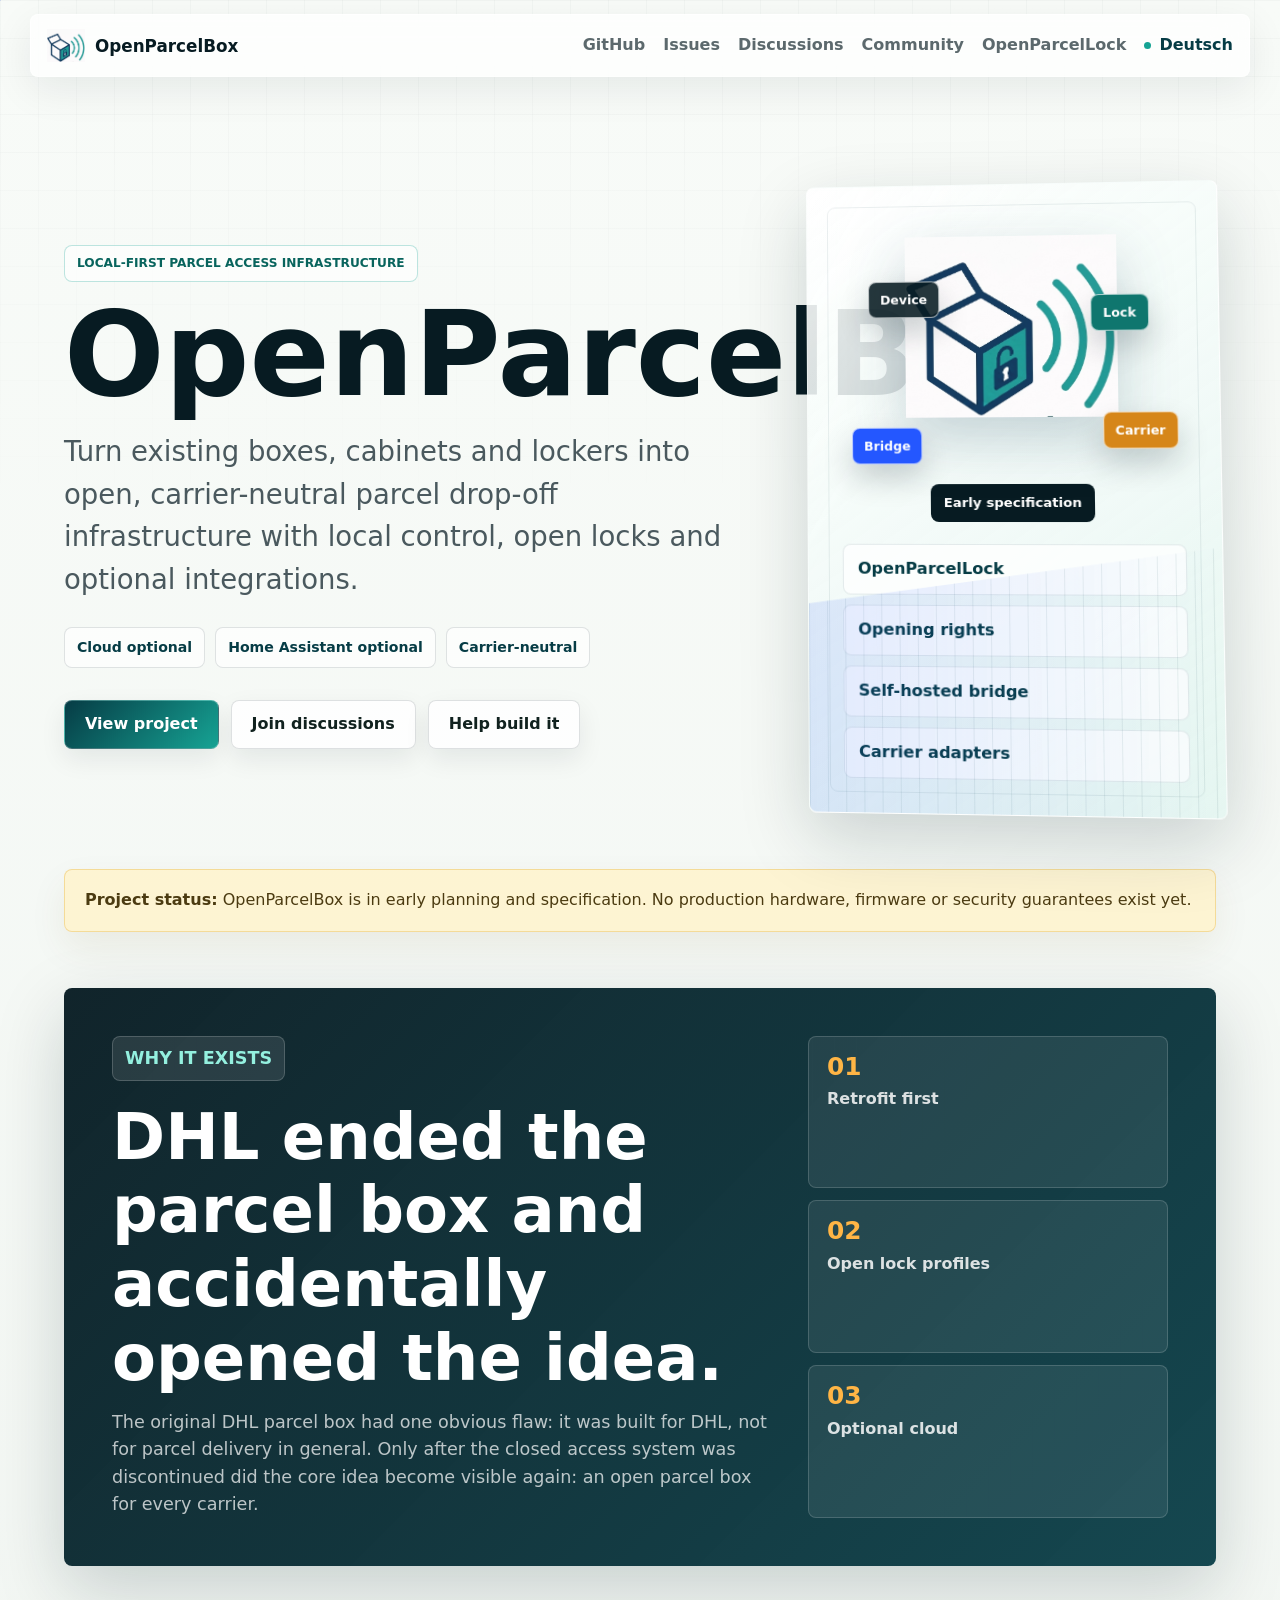
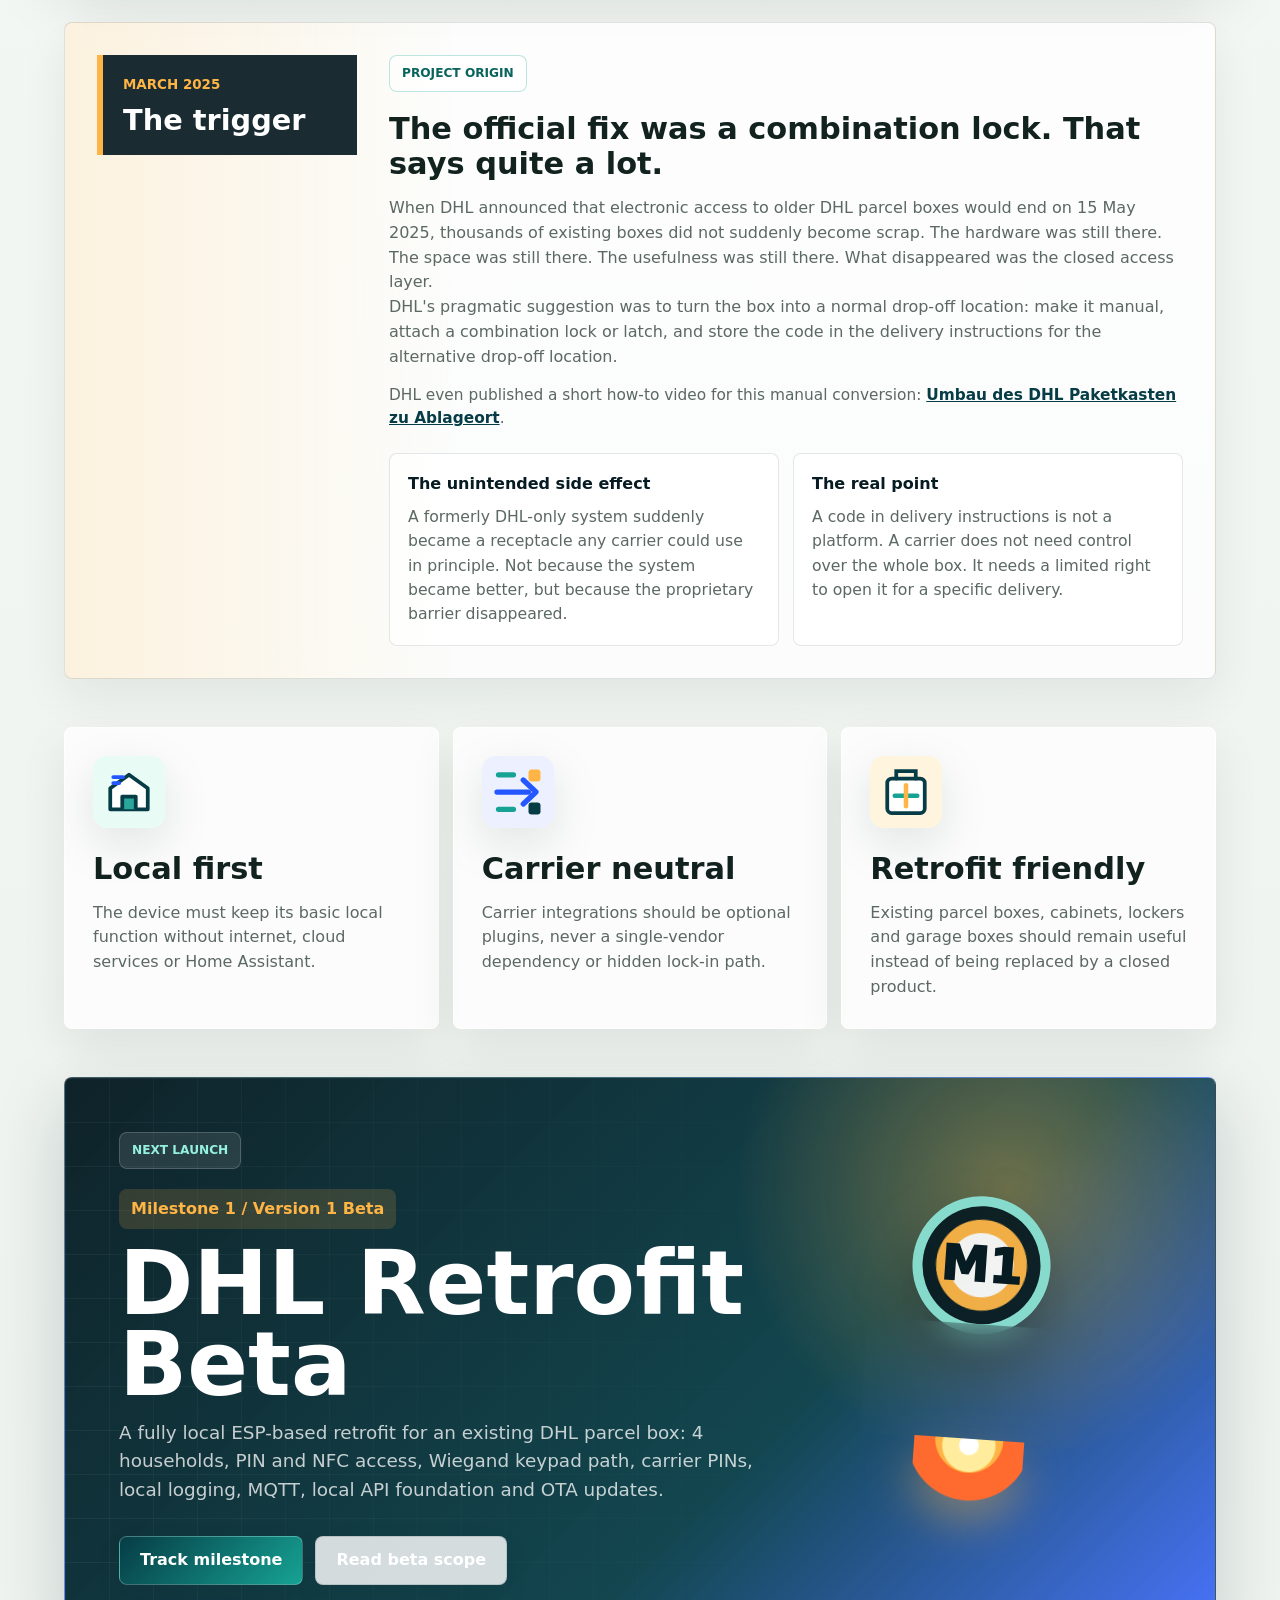
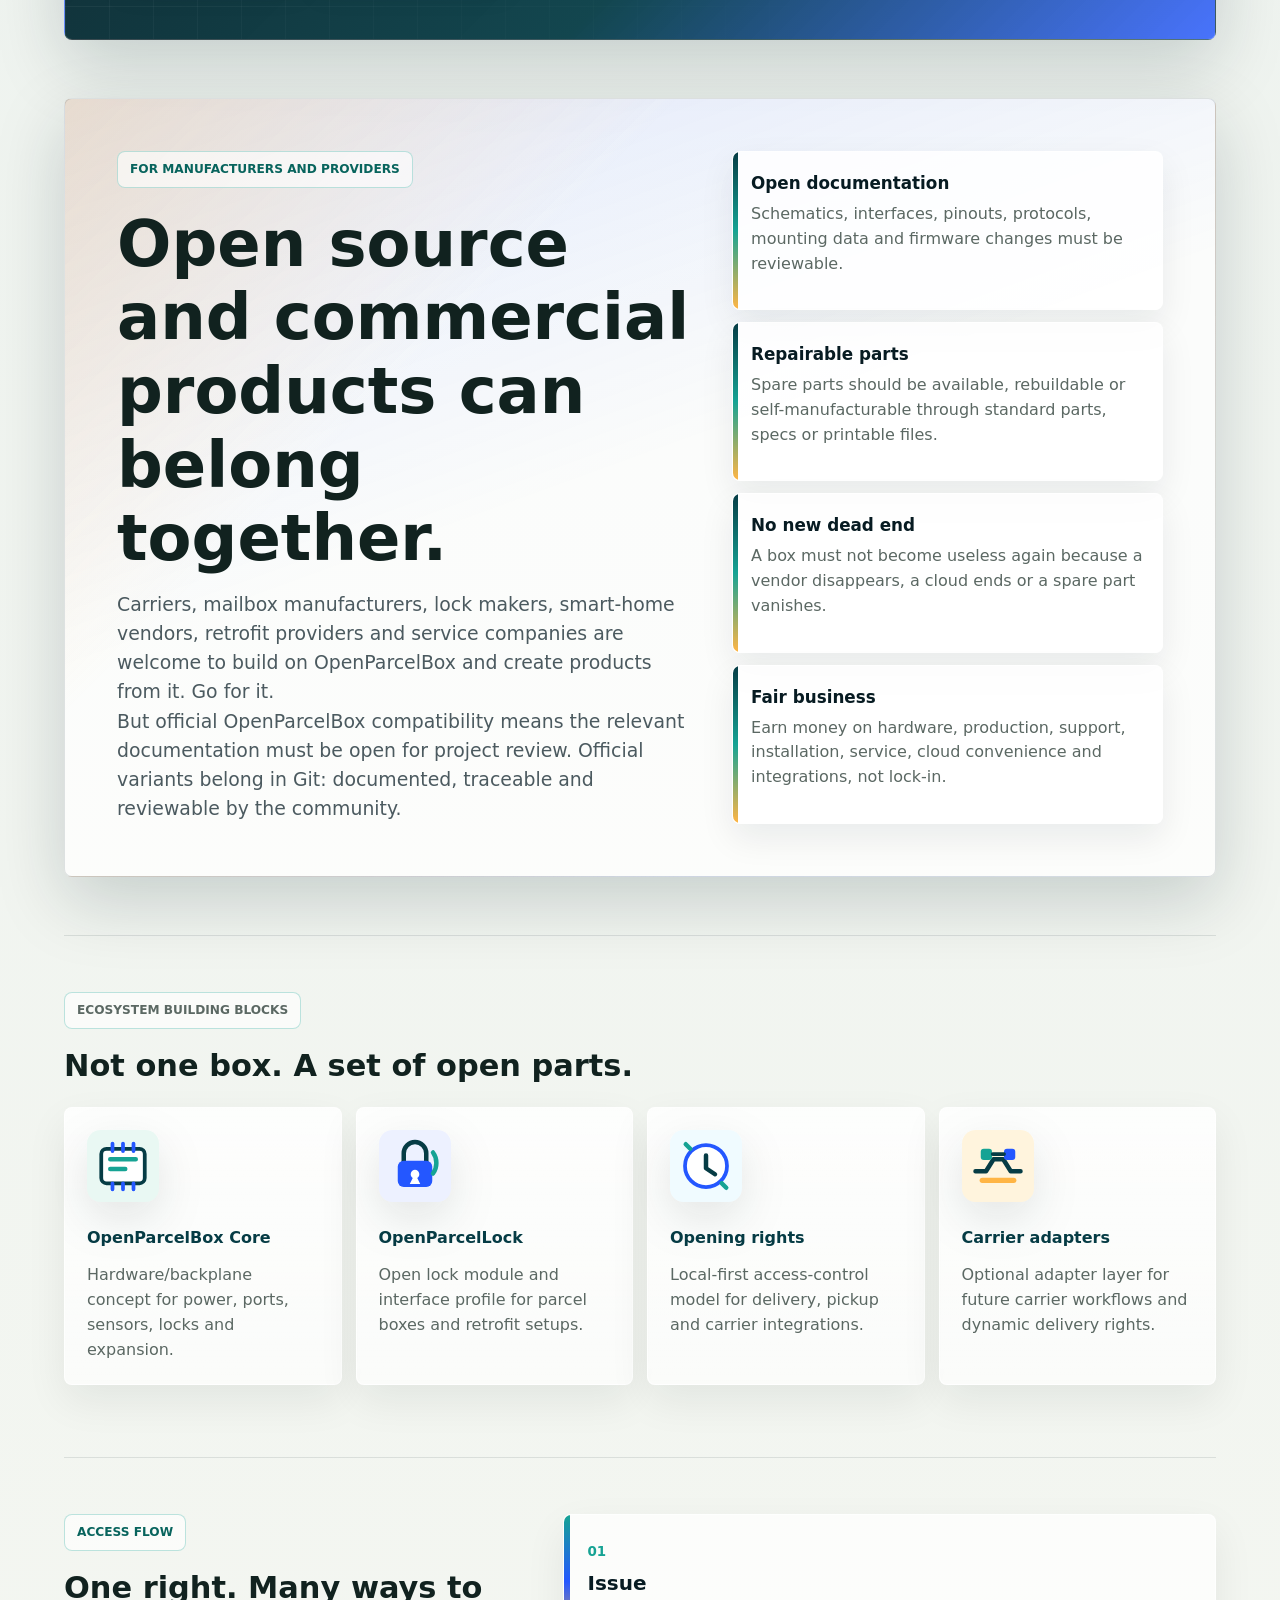
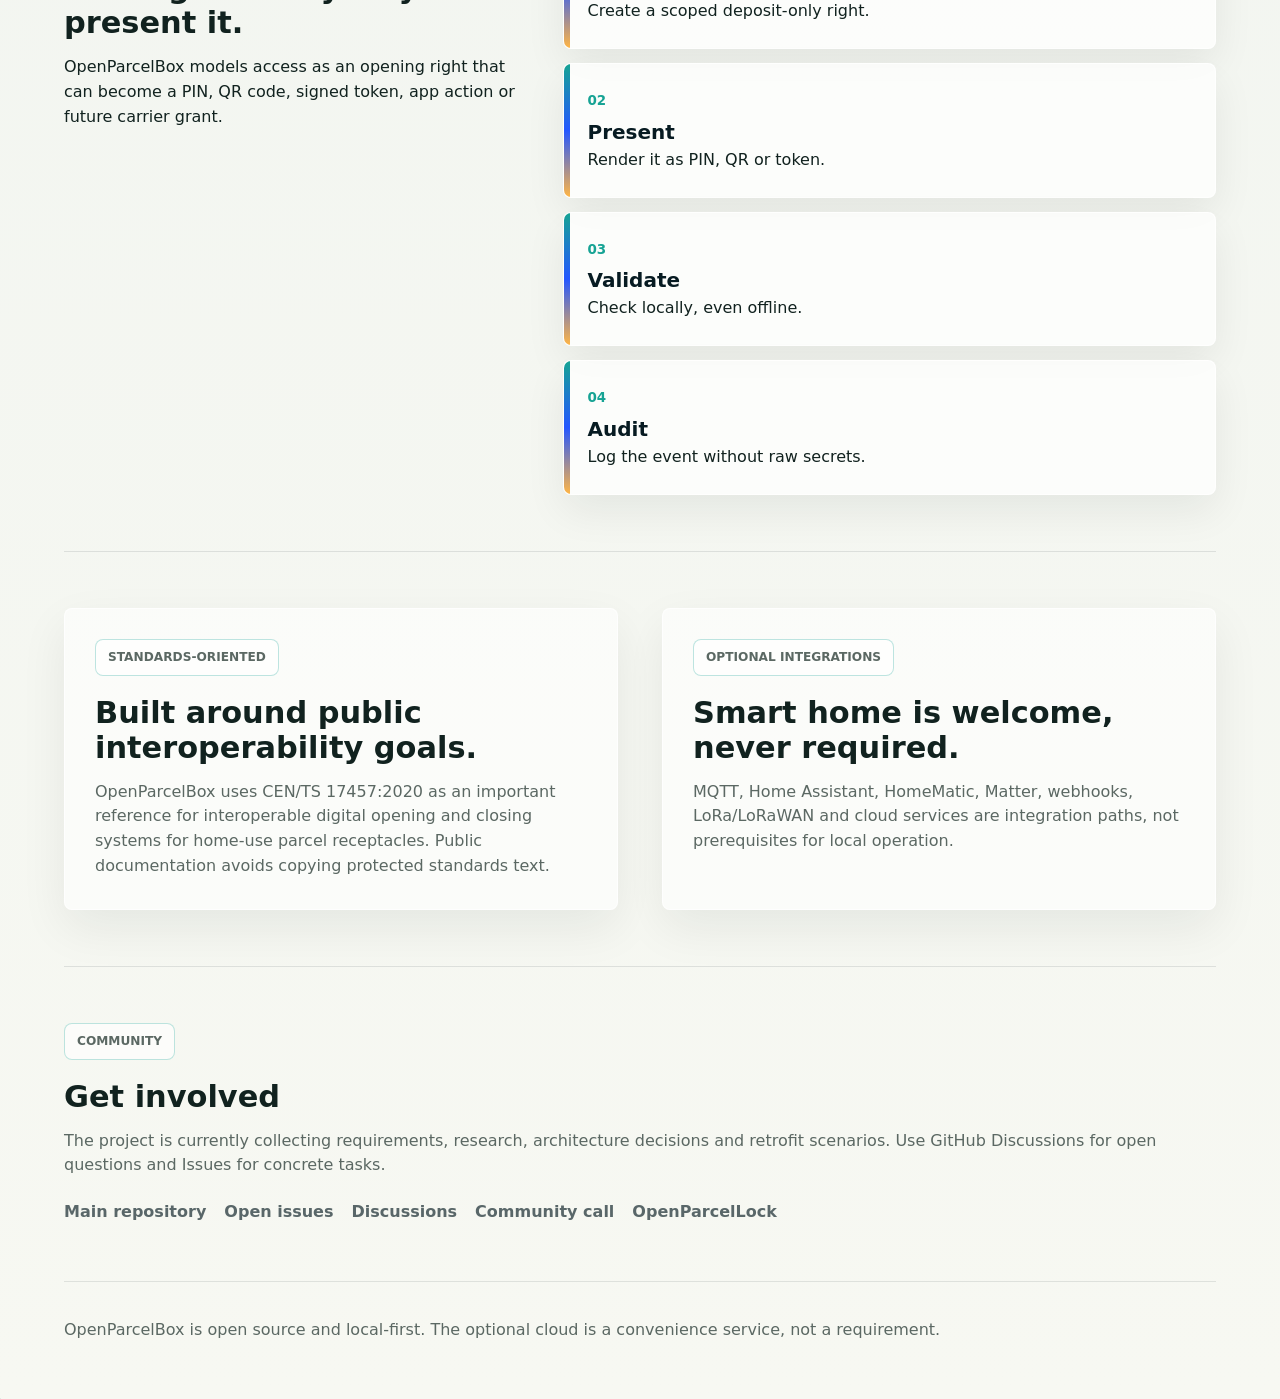
==== index.html @ ba28eddb "Add milestone booster section" ====
<!doctype html>
<html lang="en">
  <head>
    <meta charset="utf-8">
    <meta name="viewport" content="width=device-width, initial-scale=1">
    <title>OpenParcelBox</title>
    <meta name="description" content="Open ecosystem for smart parcel delivery infrastructure, retrofit parcel boxes, open locks and self-hosted access control.">
    <link rel="canonical" href="https://openparcelbox.org/">
    <link rel="alternate" hreflang="en" href="https://openparcelbox.org/">
    <link rel="alternate" hreflang="de" href="https://openparcelbox.org/de/">
    <link rel="alternate" hreflang="x-default" href="https://openparcelbox.org/">
    <meta property="og:title" content="OpenParcelBox">
    <meta property="og:description" content="Open ecosystem for smart parcel delivery infrastructure, retrofit parcel boxes and self-hosted access control.">
    <meta property="og:image" content="https://openparcelbox.org/assets/openparcelbox-social.png">
    <meta property="og:url" content="https://openparcelbox.org/">
    <meta name="twitter:card" content="summary_large_image">
    <link rel="icon" href="/favicon.ico" sizes="any">
    <link rel="icon" href="/assets/openparcelbox-icon.svg" type="image/svg+xml">
    <link rel="icon" href="/assets/favicon-32x32.png" type="image/png" sizes="32x32">
    <link rel="icon" href="/assets/favicon-16x16.png" type="image/png" sizes="16x16">
    <link rel="apple-touch-icon" href="/assets/apple-touch-icon.png">
    <link rel="manifest" href="/site.webmanifest">
    <link rel="stylesheet" href="/styles.css">
  </head>
  <body>
    <div class="shell">
      <header class="site-header">
        <a class="brand" href="/" aria-label="OpenParcelBox home">
          <img src="/assets/openparcelbox-icon.svg" alt="" width="34" height="34">
          <span>OpenParcelBox</span>
        </a>
        <nav aria-label="Main navigation">
          <a href="https://github.com/OpenParcelBox/openparcelbox">GitHub</a>
          <a href="https://github.com/OpenParcelBox/openparcelbox/issues">Issues</a>
          <a href="https://github.com/OpenParcelBox/openparcelbox/discussions">Discussions</a>
          <a href="/community/">Community</a>
          <a href="https://github.com/OpenParcelBox/openparcellock">OpenParcelLock</a>
          <a class="language-link" href="/de/" lang="de">Deutsch</a>
        </nav>
      </header>

      <main>
        <section class="hero">
          <div class="hero-copy">
            <p class="eyebrow">Local-first parcel access infrastructure</p>
            <h1>OpenParcelBox</h1>
            <p class="lead">
              Turn existing boxes, cabinets and lockers into open, carrier-neutral parcel
              drop-off infrastructure with local control, open locks and optional integrations.
            </p>
            <div class="hero-proof" aria-label="Project principles">
              <span>Cloud optional</span>
              <span>Home Assistant optional</span>
              <span>Carrier-neutral</span>
            </div>
            <div class="actions">
              <a class="button primary" href="https://github.com/OpenParcelBox/openparcelbox">View project</a>
              <a class="button" href="https://github.com/OpenParcelBox/openparcelbox/discussions">Join discussions</a>
              <a class="button" href="/community/">Help build it</a>
            </div>
          </div>
          <aside class="hero-panel" aria-label="OpenParcelBox ecosystem summary">
            <div class="system-visual">
              <img class="hero-mark" src="/assets/openparcelbox-icon.svg" alt="" width="154" height="154">
              <div class="node node-device">Device</div>
              <div class="node node-lock">Lock</div>
              <div class="node node-bridge">Bridge</div>
              <div class="node node-carrier">Carrier</div>
            </div>
            <div class="panel-status">Early specification</div>
            <div class="signal-list" aria-label="Core project building blocks">
              <span>OpenParcelLock</span>
              <span>Opening rights</span>
              <span>Self-hosted bridge</span>
              <span>Carrier adapters</span>
            </div>
          </aside>
        </section>

        <section class="notice">
          <strong>Project status:</strong>
          OpenParcelBox is in early planning and specification. No production hardware,
          firmware or security guarantees exist yet.
        </section>

        <section class="vision-band" aria-label="OpenParcelBox vision">
          <div class="vision-copy">
            <p class="eyebrow">Why it exists</p>
            <h2>DHL ended the parcel box and accidentally opened the idea.</h2>
            <p>
              The original DHL parcel box had one obvious flaw: it was built for DHL, not for
              parcel delivery in general. Only after the closed access system was discontinued did
              the core idea become visible again: an open parcel box for every carrier.
            </p>
          </div>
          <div class="vision-metrics">
            <div><strong>01</strong><span>Retrofit first</span></div>
            <div><strong>02</strong><span>Open lock profiles</span></div>
            <div><strong>03</strong><span>Optional cloud</span></div>
          </div>
        </section>

        <section class="origin" aria-label="Project origin">
          <div class="origin-date">
            <span>March 2025</span>
            <strong>The trigger</strong>
          </div>
          <div>
            <p class="eyebrow">Project origin</p>
            <h2>The official fix was a combination lock. That says quite a lot.</h2>
            <p>
              When DHL announced that electronic access to older DHL parcel boxes would end on
              15 May 2025, thousands of existing boxes did not suddenly become scrap. The hardware
              was still there. The space was still there. The usefulness was still there. What
              disappeared was the closed access layer.
            </p>
            <p>
              DHL's pragmatic suggestion was to turn the box into a normal drop-off location:
              make it manual, attach a combination lock or latch, and store the code in the
              delivery instructions for the alternative drop-off location.
            </p>
            <p class="source-note">
              DHL even published a short how-to video for this manual conversion:
              <a href="https://www.youtube.com/watch?v=jXzvwI64qbM">Umbau des DHL Paketkasten zu Ablageort</a>.
            </p>
            <div class="origin-points">
              <div>
                <strong>The unintended side effect</strong>
                <p>
                  A formerly DHL-only system suddenly became a receptacle any carrier could use
                  in principle. Not because the system became better, but because the proprietary
                  barrier disappeared.
                </p>
              </div>
              <div>
                <strong>The real point</strong>
                <p>
                  A code in delivery instructions is not a platform. A carrier does not need
                  control over the whole box. It needs a limited right to open it for a specific
                  delivery.
                </p>
              </div>
            </div>
          </div>
        </section>

        <section class="grid">
          <article>
            <img class="pictogram" src="/assets/pictogram-local.svg" alt="" width="72" height="72">
            <h2>Local first</h2>
            <p>
              The device must keep its basic local function without internet, cloud
              services or Home Assistant.
            </p>
          </article>
          <article>
            <img class="pictogram" src="/assets/pictogram-carrier.svg" alt="" width="72" height="72">
            <h2>Carrier neutral</h2>
            <p>
              Carrier integrations should be optional plugins, never a single-vendor
              dependency or hidden lock-in path.
            </p>
          </article>
          <article>
            <img class="pictogram" src="/assets/pictogram-retrofit.svg" alt="" width="72" height="72">
            <h2>Retrofit friendly</h2>
            <p>
              Existing parcel boxes, cabinets, lockers and garage boxes should remain useful
              instead of being replaced by a closed product.
            </p>
          </article>
        </section>

        <section class="milestone-booster" aria-label="Milestone 1 DHL Retrofit Beta">
          <div class="booster-copy">
            <p class="eyebrow">Next launch</p>
            <div class="milestone-kicker">Milestone 1 / Version 1 Beta</div>
            <h2>DHL Retrofit Beta</h2>
            <p>
              A fully local ESP-based retrofit for an existing DHL parcel box: 4 households,
              PIN and NFC access, Wiegand keypad path, carrier PINs, local logging, MQTT,
              local API foundation and OTA updates.
            </p>
            <div class="actions">
              <a class="button primary" href="https://github.com/OpenParcelBox/openparcelbox/milestone/9">Track milestone</a>
              <a class="button" href="https://github.com/OpenParcelBox/openparcelbox/blob/main/docs/roadmap/m1-dhl-retrofit-beta.md">Read beta scope</a>
            </div>
          </div>
          <div class="booster-stack" aria-hidden="true">
            <div class="booster-ring">M1</div>
            <div class="booster-core">
              <span>ESP</span>
              <span>Wiegand</span>
              <span>NFC</span>
              <span>MQTT</span>
            </div>
            <div class="booster-flame"></div>
          </div>
        </section>

        <section class="vendor-pact" aria-label="OpenParcelBox vendor pact">
          <div>
            <p class="eyebrow">For manufacturers and providers</p>
            <h2>Open source and commercial products can belong together.</h2>
            <p>
              Carriers, mailbox manufacturers, lock makers, smart-home vendors, retrofit providers
              and service companies are welcome to build on OpenParcelBox and create products from it.
              Go for it.
            </p>
            <p>
              But official OpenParcelBox compatibility means the relevant documentation must be
              open for project review. Official variants belong in Git: documented, traceable and
              reviewable by the community.
            </p>
          </div>
          <div class="pact-list" aria-label="Vendor compatibility principles">
            <div><strong>Open documentation</strong><span>Schematics, interfaces, pinouts, protocols, mounting data and firmware changes must be reviewable.</span></div>
            <div><strong>Repairable parts</strong><span>Spare parts should be available, rebuildable or self-manufacturable through standard parts, specs or printable files.</span></div>
            <div><strong>No new dead end</strong><span>A box must not become useless again because a vendor disappears, a cloud ends or a spare part vanishes.</span></div>
            <div><strong>Fair business</strong><span>Earn money on hardware, production, support, installation, service, cloud convenience and integrations, not lock-in.</span></div>
          </div>
        </section>

      <section class="section">
        <p class="eyebrow">Ecosystem building blocks</p>
        <h2>Not one box. A set of open parts.</h2>
        <div class="cards">
          <a class="card" href="https://github.com/OpenParcelBox/openparcelbox">
            <img class="pictogram" src="/assets/pictogram-core.svg" alt="" width="72" height="72">
            <span>OpenParcelBox Core</span>
            <p>Hardware/backplane concept for power, ports, sensors, locks and expansion.</p>
          </a>
          <a class="card" href="https://github.com/OpenParcelBox/openparcellock">
            <img class="pictogram" src="/assets/pictogram-lock.svg" alt="" width="72" height="72">
            <span>OpenParcelLock</span>
            <p>Open lock module and interface profile for parcel boxes and retrofit setups.</p>
          </a>
          <a class="card" href="https://github.com/OpenParcelBox/openparcelbox/issues/2">
            <img class="pictogram" src="/assets/pictogram-rights.svg" alt="" width="72" height="72">
            <span>Opening rights</span>
            <p>Local-first access-control model for delivery, pickup and carrier integrations.</p>
          </a>
          <a class="card" href="https://github.com/OpenParcelBox/openparcelbox/issues/8">
            <img class="pictogram" src="/assets/pictogram-adapter.svg" alt="" width="72" height="72">
            <span>Carrier adapters</span>
            <p>Optional adapter layer for future carrier workflows and dynamic delivery rights.</p>
          </a>
        </div>
      </section>

        <section class="journey" aria-label="Parcel access flow">
          <div class="journey-intro">
            <p class="eyebrow">Access flow</p>
            <h2>One right. Many ways to present it.</h2>
            <p>
              OpenParcelBox models access as an opening right that can become a PIN, QR code,
              signed token, app action or future carrier grant.
            </p>
          </div>
          <div class="steps">
            <div class="step"><span>01</span><strong>Issue</strong><p>Create a scoped deposit-only right.</p></div>
            <div class="step"><span>02</span><strong>Present</strong><p>Render it as PIN, QR or token.</p></div>
            <div class="step"><span>03</span><strong>Validate</strong><p>Check locally, even offline.</p></div>
            <div class="step"><span>04</span><strong>Audit</strong><p>Log the event without raw secrets.</p></div>
          </div>
        </section>

        <section class="section split feature-split">
          <div>
            <p class="eyebrow">Standards-oriented</p>
            <h2>Built around public interoperability goals.</h2>
            <p>
              OpenParcelBox uses CEN/TS 17457:2020 as an important reference for
              interoperable digital opening and closing systems for home-use parcel receptacles.
              Public documentation avoids copying protected standards text.
            </p>
          </div>
          <div>
            <p class="eyebrow">Optional integrations</p>
            <h2>Smart home is welcome, never required.</h2>
            <p>
              MQTT, Home Assistant, HomeMatic, Matter, webhooks, LoRa/LoRaWAN and cloud services
              are integration paths, not prerequisites for local operation.
            </p>
          </div>
        </section>

      <section class="section">
        <p class="eyebrow">Community</p>
        <h2>Get involved</h2>
        <p>
          The project is currently collecting requirements, research, architecture decisions
          and retrofit scenarios. Use GitHub Discussions for open questions and Issues for
          concrete tasks.
        </p>
        <div class="link-list">
          <a href="https://github.com/OpenParcelBox/openparcelbox">Main repository</a>
          <a href="https://github.com/OpenParcelBox/openparcelbox/issues">Open issues</a>
          <a href="https://github.com/OpenParcelBox/openparcelbox/discussions">Discussions</a>
          <a href="/community/">Community call</a>
          <a href="https://github.com/OpenParcelBox/openparcellock">OpenParcelLock</a>
        </div>
      </section>
      </main>

      <footer>
        <p>
          OpenParcelBox is open source and local-first. The optional cloud is a convenience
          service, not a requirement.
        </p>
      </footer>
    </div>
  </body>
</html>
---- styles.css ----
:root {
  color-scheme: light;
  --bg: #eef3ef;
  --surface: #ffffff;
  --text: #11221f;
  --muted: #5b6863;
  --line: rgba(21, 55, 49, 0.14);
  --accent: #16a394;
  --accent-2: #2457ff;
  --accent-3: #ffb545;
  --accent-dark: #063c45;
  --ink: #071b22;
  --soft: #dff4ee;
  --warn: #fff3cb;
  --shadow: 0 24px 70px rgba(8, 35, 38, 0.18);
}

* {
  box-sizing: border-box;
}

body {
  margin: 0;
  background:
    linear-gradient(135deg, rgba(36, 87, 255, 0.14) 0 1px, transparent 1px 42px),
    linear-gradient(45deg, rgba(22, 163, 148, 0.13) 0 1px, transparent 1px 38px),
    linear-gradient(180deg, #f8fbf8 0%, var(--bg) 48%, #f7f8f2 100%);
  color: var(--text);
  font-family: Inter, ui-sans-serif, system-ui, -apple-system, BlinkMacSystemFont, "Segoe UI", sans-serif;
  line-height: 1.55;
}

body::before {
  content: "";
  position: fixed;
  inset: 0;
  pointer-events: none;
  background-image:
    linear-gradient(rgba(7, 27, 34, 0.045) 1px, transparent 1px),
    linear-gradient(90deg, rgba(7, 27, 34, 0.045) 1px, transparent 1px);
  background-size: 38px 38px;
  mask-image: linear-gradient(180deg, rgba(0, 0, 0, 0.6), transparent 58%);
}

html {
  scroll-behavior: smooth;
}

a {
  color: inherit;
}

.shell {
  width: min(1220px, calc(100% - 28px));
  margin: 14px auto 0;
}

.site-header {
  display: flex;
  align-items: center;
  justify-content: space-between;
  gap: 24px;
  padding: 14px 16px;
  border: 1px solid rgba(255, 255, 255, 0.62);
  border-radius: 8px;
  background: rgba(255, 255, 255, 0.72);
  position: sticky;
  top: 12px;
  backdrop-filter: blur(18px);
  box-shadow: 0 12px 40px rgba(7, 27, 34, 0.08);
  z-index: 10;
}

.brand {
  display: inline-flex;
  align-items: center;
  gap: 10px;
  font-weight: 800;
  font-size: 1.05rem;
  text-decoration: none;
  color: var(--ink);
}

.brand img {
  display: block;
  width: 38px;
  height: auto;
}

nav {
  display: flex;
  gap: 18px;
  flex-wrap: wrap;
}

nav a,
.link-list a {
  color: rgba(7, 27, 34, 0.66);
  font-weight: 650;
  text-decoration: none;
}

nav a:hover,
.link-list a:hover {
  color: var(--accent-dark);
}

.language-link {
  color: var(--accent-dark);
}

.language-link::before {
  content: "";
  display: inline-block;
  width: 7px;
  height: 7px;
  margin-right: 8px;
  border-radius: 999px;
  background: var(--accent);
  vertical-align: 1px;
}

main {
  position: relative;
}

.hero {
  display: grid;
  grid-template-columns: minmax(0, 1.12fr) minmax(300px, 0.68fr);
  align-items: center;
  gap: clamp(28px, 6vw, 74px);
  min-height: calc(100vh - 110px);
  padding: clamp(54px, 9vw, 104px) clamp(10px, 3vw, 34px) 56px;
  perspective: 1200px;
}

.community-hero {
  display: grid;
  grid-template-columns: minmax(0, 0.88fr) minmax(320px, 0.72fr);
  gap: 48px;
  align-items: center;
  padding: 76px clamp(10px, 3vw, 34px) 44px;
}

.hero-copy {
  max-width: 760px;
}

.community-copy {
  max-width: 720px;
}

.eyebrow {
  display: inline-flex;
  width: fit-content;
  padding: 8px 12px;
  border: 1px solid rgba(22, 163, 148, 0.28);
  border-radius: 8px;
  background: rgba(255, 255, 255, 0.62);
  color: #08645d;
  font-weight: 800;
  margin: 0 0 20px;
  text-transform: uppercase;
  font-size: 0.76rem;
  letter-spacing: 0;
}

h1 {
  font-size: 7.4rem;
  line-height: 0.88;
  margin: 0 0 24px;
  letter-spacing: 0;
  color: var(--ink);
}

h2 {
  font-size: 1.9rem;
  line-height: 1.15;
  margin: 0 0 14px;
  letter-spacing: 0;
}

p {
  margin: 0;
}

.lead {
  max-width: 720px;
  font-size: 1.72rem;
  color: rgba(7, 27, 34, 0.72);
}

.hero-proof {
  display: flex;
  flex-wrap: wrap;
  gap: 10px;
  margin-top: 26px;
}

.hero-proof span {
  padding: 9px 12px;
  border: 1px solid rgba(7, 27, 34, 0.12);
  border-radius: 8px;
  background: rgba(255, 255, 255, 0.7);
  color: var(--accent-dark);
  font-size: 0.88rem;
  font-weight: 760;
}

.community-poster {
  margin: 0;
  padding: 14px;
  border: 1px solid rgba(255, 255, 255, 0.76);
  border-radius: 8px;
  background: rgba(255, 255, 255, 0.72);
  box-shadow: var(--shadow);
  transform: rotate(1.2deg);
}

.community-poster img {
  display: block;
  width: 100%;
  height: auto;
  border-radius: 6px;
}

.actions {
  display: flex;
  flex-wrap: wrap;
  gap: 12px;
  margin-top: 32px;
}

.button {
  display: inline-flex;
  align-items: center;
  justify-content: center;
  min-height: 48px;
  padding: 11px 20px;
  border: 1px solid rgba(7, 27, 34, 0.13);
  border-radius: 8px;
  background: rgba(255, 255, 255, 0.82);
  text-decoration: none;
  font-weight: 800;
  box-shadow: 0 10px 26px rgba(7, 27, 34, 0.08);
}

.button.primary {
  background: linear-gradient(135deg, var(--accent-dark), var(--accent));
  border-color: rgba(255, 255, 255, 0.24);
  color: white;
}

.hero-panel {
  position: relative;
  overflow: hidden;
  min-height: 460px;
  padding: 34px;
  border: 1px solid rgba(255, 255, 255, 0.62);
  border-radius: 8px;
  background:
    linear-gradient(120deg, rgba(255, 255, 255, 0.12), transparent 30%),
    linear-gradient(145deg, rgba(255, 255, 255, 0.9), rgba(224, 245, 239, 0.74));
  box-shadow: var(--shadow);
  transform: rotateX(2deg) rotateY(-4deg);
  animation: float-panel 7s ease-in-out infinite;
}

.hero-panel::before {
  content: "";
  position: absolute;
  inset: 20px;
  border: 1px solid rgba(6, 60, 69, 0.08);
  border-radius: 8px;
}

.hero-panel::after {
  content: "";
  position: absolute;
  inset: auto 0 0;
  height: 42%;
  background:
    linear-gradient(90deg, rgba(36, 87, 255, 0.12), transparent),
    repeating-linear-gradient(90deg, rgba(6, 60, 69, 0.08) 0 1px, transparent 1px 18px);
  transform: skewY(-8deg);
  transform-origin: bottom right;
}

.system-visual {
  position: relative;
  min-height: 250px;
}

.hero-mark {
  position: relative;
  display: block;
  width: min(62%, 220px);
  height: auto;
  margin: 18px auto 28px;
  filter: drop-shadow(0 22px 28px rgba(18, 57, 87, 0.22));
  z-index: 2;
}

.node {
  position: absolute;
  z-index: 3;
  padding: 8px 11px;
  border: 1px solid rgba(255, 255, 255, 0.66);
  border-radius: 8px;
  background: rgba(7, 27, 34, 0.88);
  color: white;
  font-size: 0.78rem;
  font-weight: 850;
  box-shadow: 0 14px 30px rgba(7, 27, 34, 0.2);
}

.node-device { left: 8%; top: 18%; }
.node-lock { right: 10%; top: 24%; background: #0f766e; }
.node-bridge { left: 3%; bottom: 8%; background: #2457ff; }
.node-carrier { right: 2%; bottom: 14%; background: #d68619; }

@keyframes float-panel {
  0%, 100% { transform: rotateX(2deg) rotateY(-4deg) translateY(0); }
  50% { transform: rotateX(0deg) rotateY(-2deg) translateY(-10px); }
}

.panel-status {
  position: relative;
  width: fit-content;
  margin: 0 auto 22px;
  padding: 9px 13px;
  border-radius: 8px;
  background: var(--ink);
  color: white;
  font-size: 0.82rem;
  font-weight: 850;
}

.signal-list {
  position: relative;
  display: grid;
  gap: 10px;
}

.signal-list span {
  padding: 12px 14px;
  border: 1px solid rgba(6, 60, 69, 0.1);
  border-radius: 8px;
  background: rgba(255, 255, 255, 0.74);
  color: var(--accent-dark);
  font-weight: 760;
}

.notice {
  margin: 0 clamp(10px, 3vw, 34px);
  padding: 18px 20px;
  border: 1px solid rgba(226, 170, 45, 0.35);
  background: rgba(255, 243, 203, 0.82);
  border-radius: 8px;
  color: #4b3b11;
  box-shadow: 0 16px 36px rgba(104, 78, 9, 0.08);
}

.grid {
  display: grid;
  grid-template-columns: repeat(3, 1fr);
  gap: 14px;
  margin: 48px clamp(10px, 3vw, 34px);
  border: 0;
  background: transparent;
}

.grid article {
  border: 1px solid rgba(255, 255, 255, 0.7);
  border-radius: 8px;
  background: rgba(255, 255, 255, 0.72);
  padding: 28px;
  box-shadow: 0 18px 48px rgba(7, 27, 34, 0.08);
}

.pictogram {
  display: block;
  width: 72px;
  height: 72px;
  margin-bottom: 24px;
  filter: drop-shadow(0 16px 22px rgba(7, 27, 34, 0.1));
}

.vision-band {
  display: grid;
  grid-template-columns: minmax(0, 1fr) 360px;
  gap: 32px;
  align-items: stretch;
  margin: 56px clamp(10px, 3vw, 34px);
  padding: clamp(28px, 5vw, 48px);
  border-radius: 8px;
  background:
    linear-gradient(135deg, rgba(7, 27, 34, 0.96), rgba(6, 60, 69, 0.94)),
    repeating-linear-gradient(90deg, rgba(255, 255, 255, 0.06) 0 1px, transparent 1px 22px);
  color: white;
  box-shadow: var(--shadow);
}

.vision-band .eyebrow {
  background: rgba(255, 255, 255, 0.1);
  border-color: rgba(255, 255, 255, 0.18);
  color: #94f0df;
}

.vision-band h2 {
  max-width: 760px;
  font-size: 4rem;
}

.vision-band p {
  max-width: 680px;
  color: rgba(255, 255, 255, 0.72);
  font-size: 1.1rem;
}

.vision-metrics {
  display: grid;
  gap: 12px;
}

.vision-metrics div {
  padding: 18px;
  border: 1px solid rgba(255, 255, 255, 0.16);
  border-radius: 8px;
  background: rgba(255, 255, 255, 0.08);
}

.vision-metrics strong {
  display: block;
  color: var(--accent-3);
  font-size: 1.55rem;
  line-height: 1;
}

.vision-metrics span {
  display: block;
  margin-top: 8px;
  color: rgba(255, 255, 255, 0.84);
  font-weight: 800;
}

.origin {
  display: grid;
  grid-template-columns: 260px minmax(0, 1fr);
  gap: 32px;
  align-items: start;
  margin: 0 clamp(10px, 3vw, 34px) 48px;
  padding: 32px;
  border: 1px solid rgba(7, 27, 34, 0.12);
  border-radius: 8px;
  background:
    linear-gradient(90deg, rgba(255, 181, 69, 0.16), transparent 34%),
    rgba(255, 255, 255, 0.72);
  box-shadow: 0 18px 48px rgba(7, 27, 34, 0.07);
}

.origin-date {
  display: grid;
  gap: 10px;
  padding: 20px;
  border-left: 6px solid var(--accent-3);
  background: rgba(7, 27, 34, 0.92);
  color: white;
}

.origin-date span {
  color: var(--accent-3);
  font-size: 0.84rem;
  font-weight: 900;
  text-transform: uppercase;
}

.origin-date strong {
  font-size: 1.8rem;
  line-height: 1;
}

.origin p:not(.eyebrow) {
  max-width: 800px;
  color: var(--muted);
}

.origin .source-note {
  margin-top: 14px;
  font-size: 0.96rem;
}

.source-note a {
  color: var(--accent-dark);
  font-weight: 800;
}

.origin-points {
  display: grid;
  grid-template-columns: repeat(2, minmax(0, 1fr));
  gap: 14px;
  margin-top: 22px;
}

.origin-points div {
  padding: 18px;
  border: 1px solid rgba(7, 27, 34, 0.1);
  border-radius: 8px;
  background: rgba(255, 255, 255, 0.7);
}

.origin-points strong {
  display: block;
  margin-bottom: 8px;
  color: var(--ink);
  font-size: 1rem;
}

.origin-points p {
  font-size: 0.98rem;
}

.milestone-booster {
  position: relative;
  overflow: hidden;
  display: grid;
  grid-template-columns: minmax(0, 0.95fr) minmax(280px, 0.55fr);
  gap: 30px;
  align-items: center;
  margin: 0 clamp(10px, 3vw, 34px) 58px;
  padding: clamp(30px, 5vw, 54px);
  border: 1px solid rgba(255, 255, 255, 0.18);
  border-radius: 8px;
  background:
    radial-gradient(circle at 82% 20%, rgba(255, 181, 69, 0.38), transparent 26%),
    linear-gradient(135deg, rgba(7, 27, 34, 0.97), rgba(6, 60, 69, 0.95) 62%, rgba(36, 87, 255, 0.82));
  color: white;
  box-shadow: var(--shadow);
}

.milestone-booster::before {
  content: "";
  position: absolute;
  inset: 0;
  background:
    linear-gradient(rgba(255, 255, 255, 0.07) 1px, transparent 1px),
    linear-gradient(90deg, rgba(255, 255, 255, 0.06) 1px, transparent 1px);
  background-size: 44px 44px;
  mask-image: linear-gradient(90deg, rgba(0, 0, 0, 0.68), transparent 72%);
}

.booster-copy,
.booster-stack {
  position: relative;
  z-index: 1;
}

.milestone-booster .eyebrow {
  background: rgba(255, 255, 255, 0.1);
  border-color: rgba(255, 255, 255, 0.18);
  color: #94f0df;
}

.milestone-kicker {
  width: fit-content;
  margin-bottom: 14px;
  padding: 8px 12px;
  border-radius: 8px;
  background: rgba(255, 181, 69, 0.16);
  color: var(--accent-3);
  font-weight: 900;
}

.milestone-booster h2 {
  max-width: 760px;
  font-size: clamp(2.5rem, 7vw, 6.4rem);
  line-height: 0.9;
}

.milestone-booster p:not(.eyebrow) {
  max-width: 790px;
  color: rgba(255, 255, 255, 0.76);
  font-size: 1.15rem;
}

.booster-stack {
  justify-self: center;
  display: grid;
  justify-items: center;
  width: min(100%, 330px);
  transform: rotate(4deg);
}

.booster-ring {
  display: grid;
  place-items: center;
  width: 138px;
  aspect-ratio: 1;
  border: 10px solid rgba(148, 240, 223, 0.9);
  border-radius: 999px;
  background:
    radial-gradient(circle, rgba(255, 255, 255, 0.92) 0 38%, rgba(255, 181, 69, 0.92) 39% 54%, rgba(7, 27, 34, 0.92) 55%);
  color: var(--ink);
  font-size: 3rem;
  font-weight: 950;
  box-shadow: 0 28px 60px rgba(0, 0, 0, 0.28);
}

.booster-core {
  display: grid;
  grid-template-columns: repeat(2, minmax(0, 1fr));
  gap: 8px;
  width: 220px;
  margin-top: -10px;
  padding: 18px;
  border: 1px solid rgba(255, 255, 255, 0.28);
  border-radius: 8px;
  background: rgba(255, 255, 255, 0.12);
  box-shadow: 0 24px 46px rgba(0, 0, 0, 0.22);
  backdrop-filter: blur(14px);
}

.booster-core span {
  padding: 8px 9px;
  border-radius: 8px;
  background: rgba(255, 255, 255, 0.88);
  color: var(--accent-dark);
  text-align: center;
  font-size: 0.78rem;
  font-weight: 900;
}

.booster-flame {
  width: 110px;
  height: 82px;
  margin-top: -2px;
  border-radius: 0 0 999px 999px;
  background:
    radial-gradient(circle at 50% 8%, #ffffff 0 10%, #ffed9d 11% 28%, transparent 29%),
    radial-gradient(circle at 50% 0%, var(--accent-3) 0 34%, #ff6b2e 35% 62%, transparent 63%);
  filter: drop-shadow(0 22px 22px rgba(255, 181, 69, 0.38));
  animation: booster-burn 900ms ease-in-out infinite alternate;
}

@keyframes booster-burn {
  from { transform: scaleY(0.9); opacity: 0.78; }
  to { transform: scaleY(1.05); opacity: 1; }
}

.vendor-pact {
  display: grid;
  grid-template-columns: minmax(0, 0.92fr) minmax(360px, 0.68fr);
  gap: 32px;
  align-items: stretch;
  margin: 0 clamp(10px, 3vw, 34px) 58px;
  padding: clamp(30px, 5vw, 52px);
  border: 1px solid rgba(7, 27, 34, 0.12);
  border-radius: 8px;
  background:
    linear-gradient(135deg, rgba(255, 181, 69, 0.24), transparent 32%),
    linear-gradient(160deg, rgba(36, 87, 255, 0.13), transparent 48%),
    rgba(255, 255, 255, 0.74);
  box-shadow: var(--shadow);
}

.vendor-pact h2 {
  max-width: 820px;
  font-size: clamp(2.2rem, 5vw, 4.6rem);
}

.vendor-pact p:not(.eyebrow) {
  max-width: 760px;
  color: rgba(7, 27, 34, 0.72);
  font-size: 1.18rem;
}

.pact-list {
  display: grid;
  gap: 12px;
}

.pact-list div {
  position: relative;
  overflow: hidden;
  padding: 18px;
  border: 1px solid rgba(255, 255, 255, 0.74);
  border-radius: 8px;
  background: rgba(255, 255, 255, 0.78);
  box-shadow: 0 14px 34px rgba(7, 27, 34, 0.08);
}

.pact-list div::before {
  content: "";
  position: absolute;
  inset: 0 auto 0 0;
  width: 5px;
  background: linear-gradient(180deg, var(--accent-dark), var(--accent), var(--accent-3));
}

.pact-list strong {
  display: block;
  color: var(--ink);
  font-size: 1.05rem;
}

.pact-list span {
  display: block;
  margin-top: 6px;
  color: var(--muted);
}

.grid p,
.section p,
.card p,
footer p {
  color: var(--muted);
}

.section {
  margin: 0 clamp(10px, 3vw, 34px);
  padding: 56px 0;
  border-top: 1px solid rgba(7, 27, 34, 0.1);
}

.cards {
  display: grid;
  grid-template-columns: repeat(4, 1fr);
  gap: 14px;
  margin-top: 24px;
}

.card {
  min-height: 190px;
  padding: 22px;
  border: 1px solid rgba(255, 255, 255, 0.74);
  border-radius: 8px;
  background:
    linear-gradient(180deg, rgba(255, 255, 255, 0.84), rgba(255, 255, 255, 0.66));
  text-decoration: none;
  box-shadow: 0 16px 42px rgba(7, 27, 34, 0.07);
  transition: transform 160ms ease, border-color 160ms ease, box-shadow 160ms ease;
}

.card span {
  display: block;
  color: var(--accent-dark);
  font-weight: 850;
  margin-bottom: 12px;
}

.card:hover {
  transform: translateY(-3px);
  border-color: rgba(22, 163, 148, 0.48);
  box-shadow: 0 22px 54px rgba(7, 27, 34, 0.11);
}

.split {
  display: grid;
  grid-template-columns: 1fr 1fr;
  gap: 44px;
}

.feature-split > div {
  padding: 30px;
  border-radius: 8px;
  background: rgba(255, 255, 255, 0.58);
  border: 1px solid rgba(255, 255, 255, 0.72);
  box-shadow: 0 18px 48px rgba(7, 27, 34, 0.07);
}

.community-call .card {
  background:
    linear-gradient(180deg, rgba(255, 255, 255, 0.9), rgba(248, 251, 248, 0.72));
}

.journey {
  display: grid;
  grid-template-columns: 0.72fr 1fr;
  gap: 28px;
  align-items: start;
  margin: 16px clamp(10px, 3vw, 34px) 0;
  padding: 56px 0;
  border-top: 1px solid rgba(7, 27, 34, 0.1);
}

.journey-intro {
  position: sticky;
  top: 110px;
}

.steps {
  display: grid;
  gap: 14px;
}

.step {
  position: relative;
  overflow: hidden;
  padding: 24px;
  border: 1px solid rgba(255, 255, 255, 0.74);
  border-radius: 8px;
  background: rgba(255, 255, 255, 0.72);
  box-shadow: 0 16px 42px rgba(7, 27, 34, 0.07);
}

.step::before {
  content: "";
  position: absolute;
  inset: 0 auto 0 0;
  width: 6px;
  background: linear-gradient(180deg, var(--accent), var(--accent-2), var(--accent-3));
}

.step span {
  color: var(--accent);
  font-weight: 900;
  font-size: 0.84rem;
}

.step strong {
  display: block;
  margin-top: 4px;
  color: var(--ink);
  font-size: 1.25rem;
}

.link-list {
  display: flex;
  flex-wrap: wrap;
  gap: 18px;
  margin-top: 22px;
}

footer {
  margin: 0 clamp(10px, 3vw, 34px);
  padding: 36px 0 56px;
  border-top: 1px solid rgba(7, 27, 34, 0.1);
}

@supports (animation-timeline: view()) {
  .vision-band,
  .origin,
  .milestone-booster,
  .vendor-pact,
  .grid article,
  .step,
  .feature-split > div {
    animation: reveal linear both;
    animation-timeline: view();
    animation-range: entry 0% cover 34%;
  }

  @keyframes reveal {
    from {
      opacity: 0;
      transform: translateY(24px);
    }
    to {
      opacity: 1;
      transform: translateY(0);
    }
  }
}

@media (max-width: 1060px) {
  h1 {
    font-size: 5.4rem;
  }

  .vision-band h2 {
    font-size: 3.1rem;
  }

  .lead {
    font-size: 1.48rem;
  }

  .cards {
    grid-template-columns: repeat(2, minmax(0, 1fr));
  }
}

@media (max-width: 800px) {
  .shell {
    width: min(100% - 20px, 1220px);
    margin-top: 10px;
  }

  .site-header {
    align-items: flex-start;
    flex-direction: column;
  }

  nav {
    gap: 12px 16px;
  }

  .hero {
    grid-template-columns: 1fr;
    min-height: auto;
    padding-top: 48px;
  }

  .community-hero {
    grid-template-columns: 1fr;
    padding-top: 48px;
  }

  h1 {
    font-size: 2.3rem;
    line-height: 1;
  }

  h2,
  .vision-band h2,
  .milestone-booster h2 {
    font-size: 1.8rem;
  }

  .lead {
    font-size: 1.18rem;
  }

  .hero-panel {
    min-height: auto;
    transform: none;
    animation: none;
  }

  .community-poster {
    transform: none;
  }

  .grid,
  .split,
  .vision-band,
  .origin,
  .milestone-booster,
  .vendor-pact,
  .origin-points,
  .journey {
    grid-template-columns: 1fr;
  }

  .booster-stack {
    transform: none;
  }

  .journey-intro {
    position: static;
  }

  .card {
    min-height: auto;
  }
}

@media (max-width: 560px) {
  .cards {
    grid-template-columns: 1fr;
  }
}
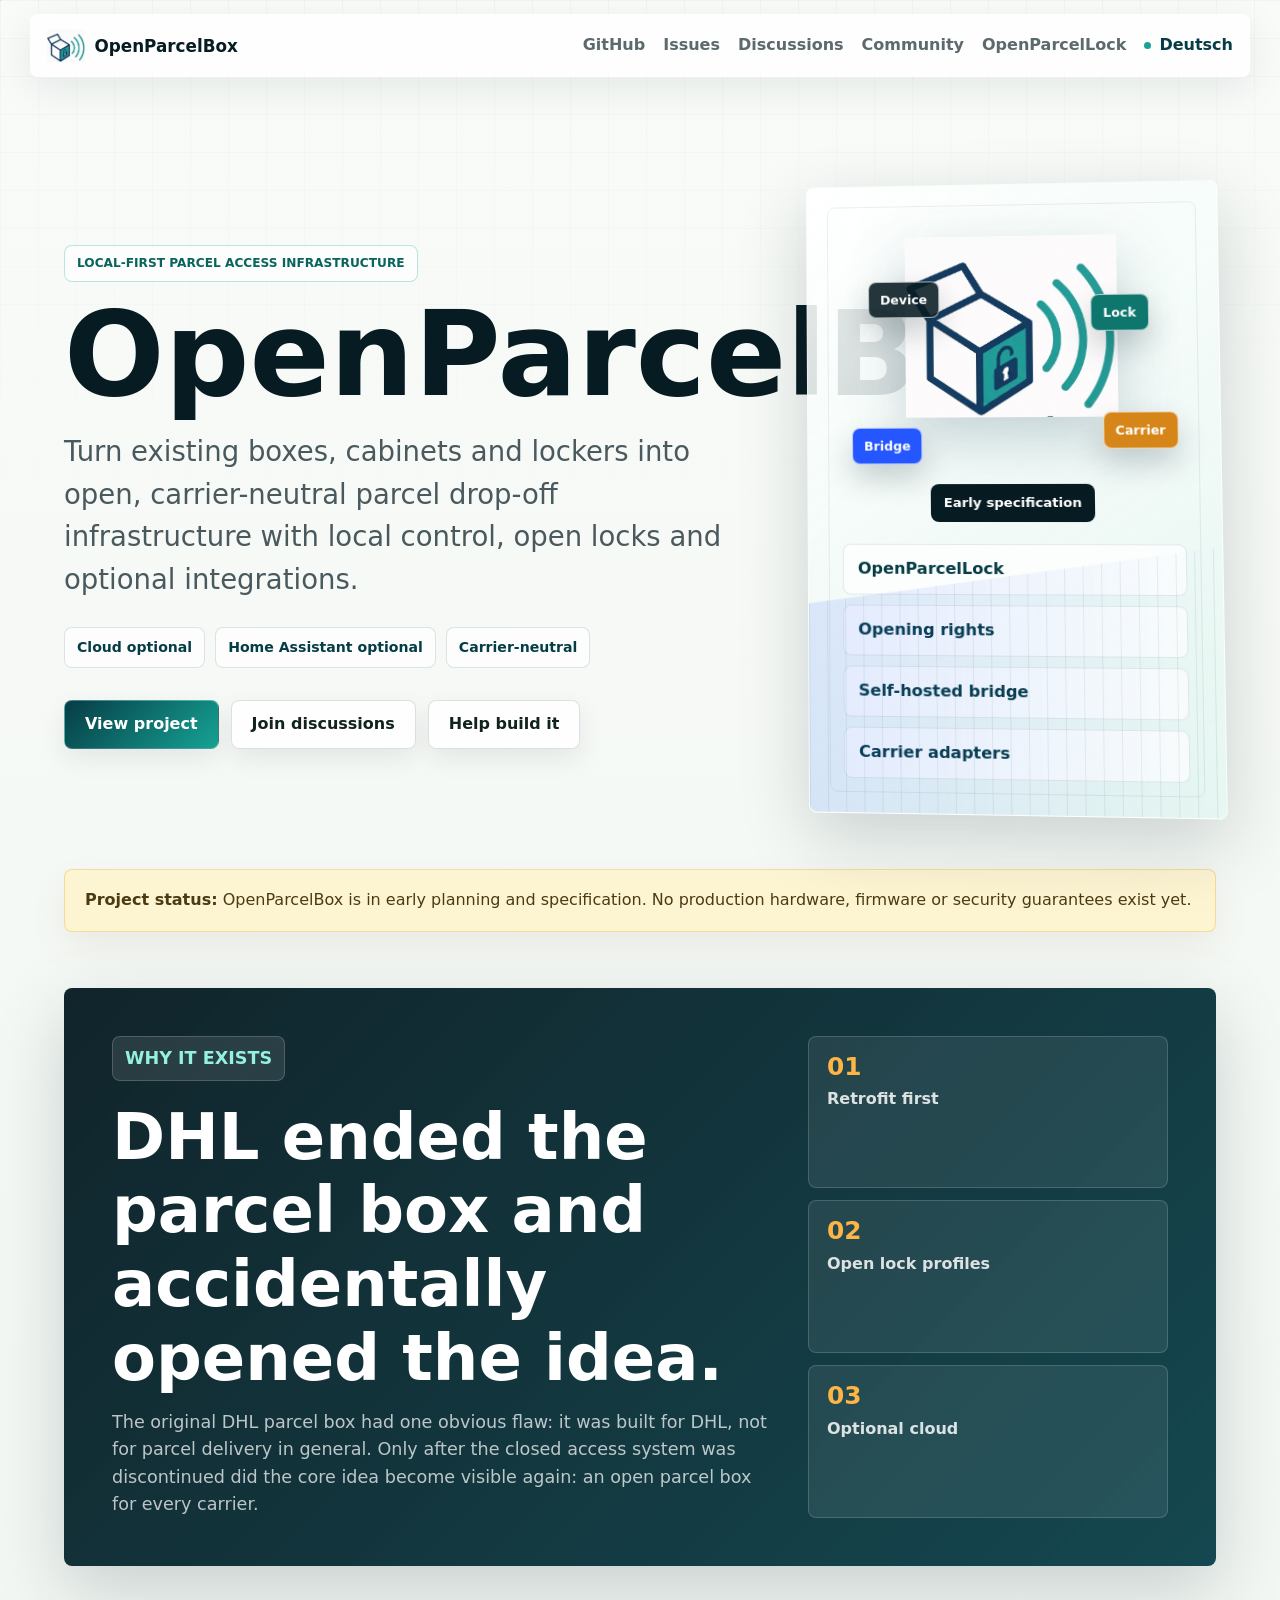
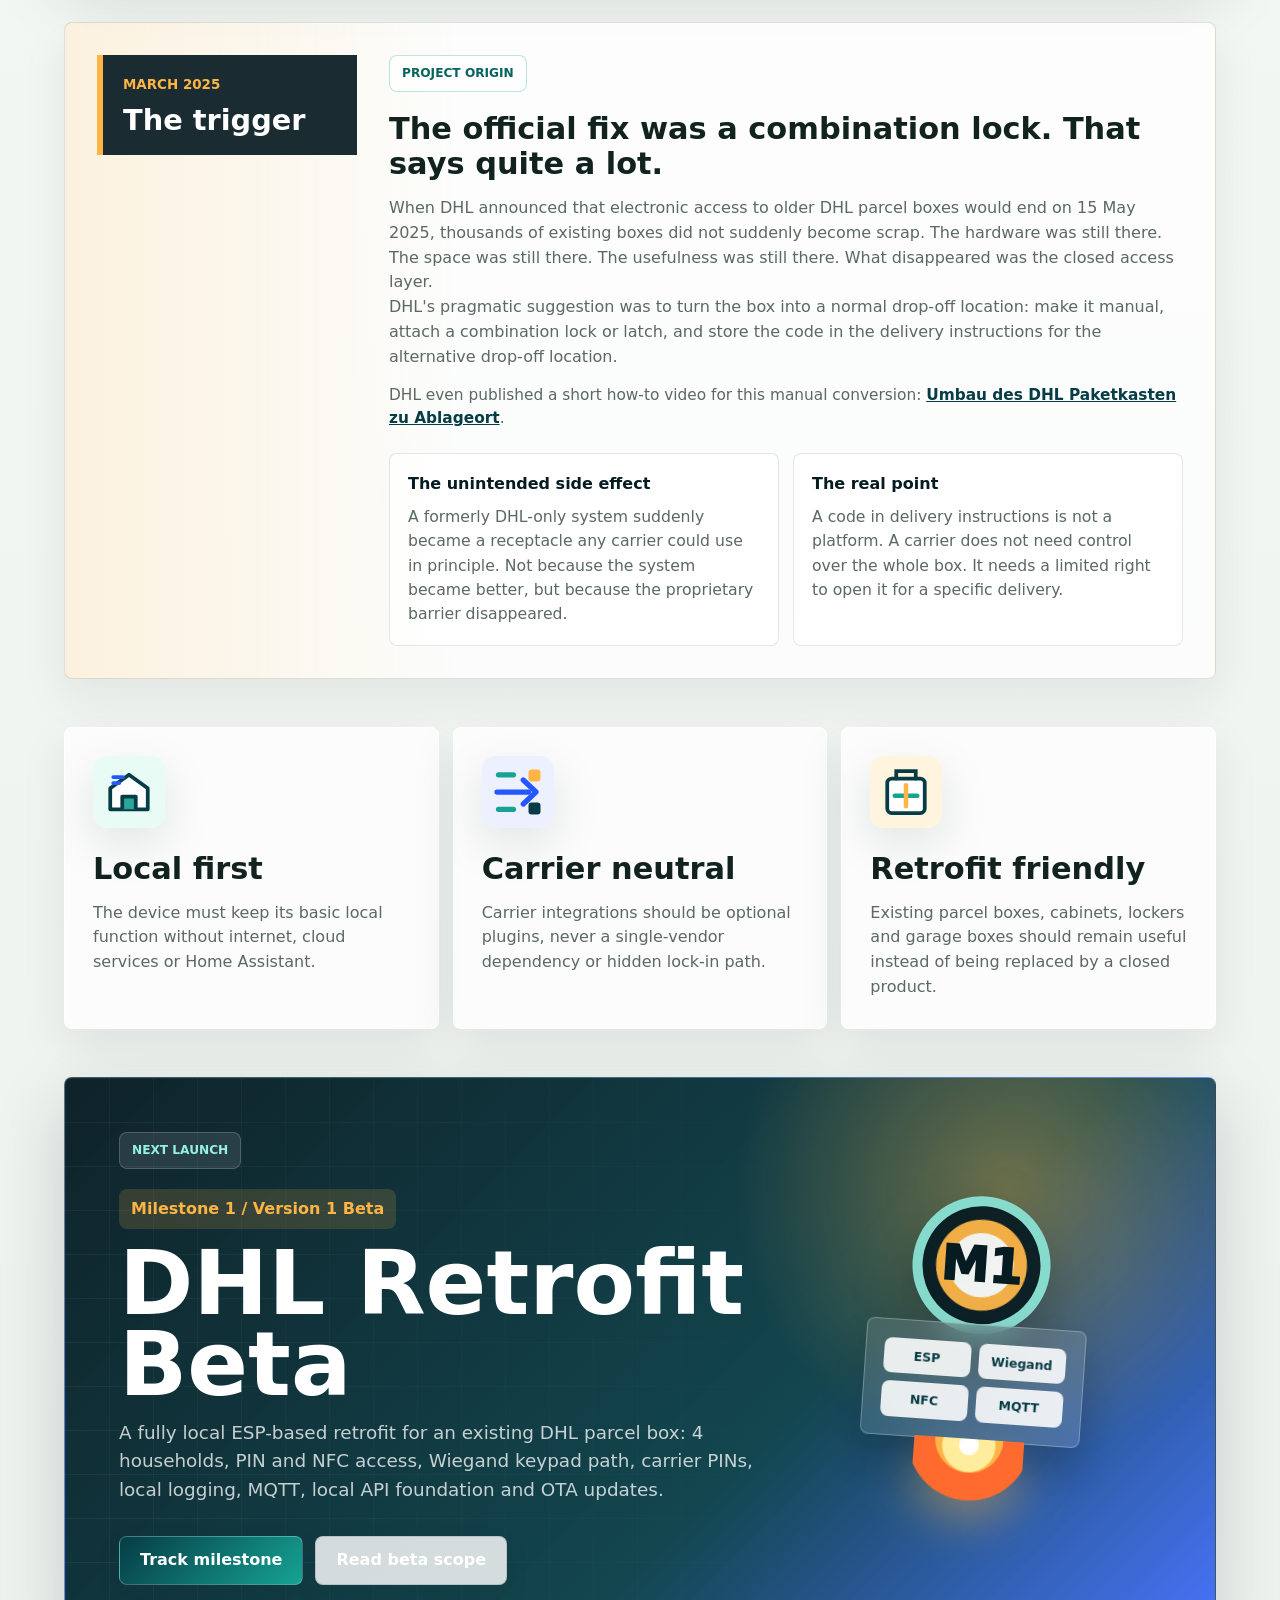
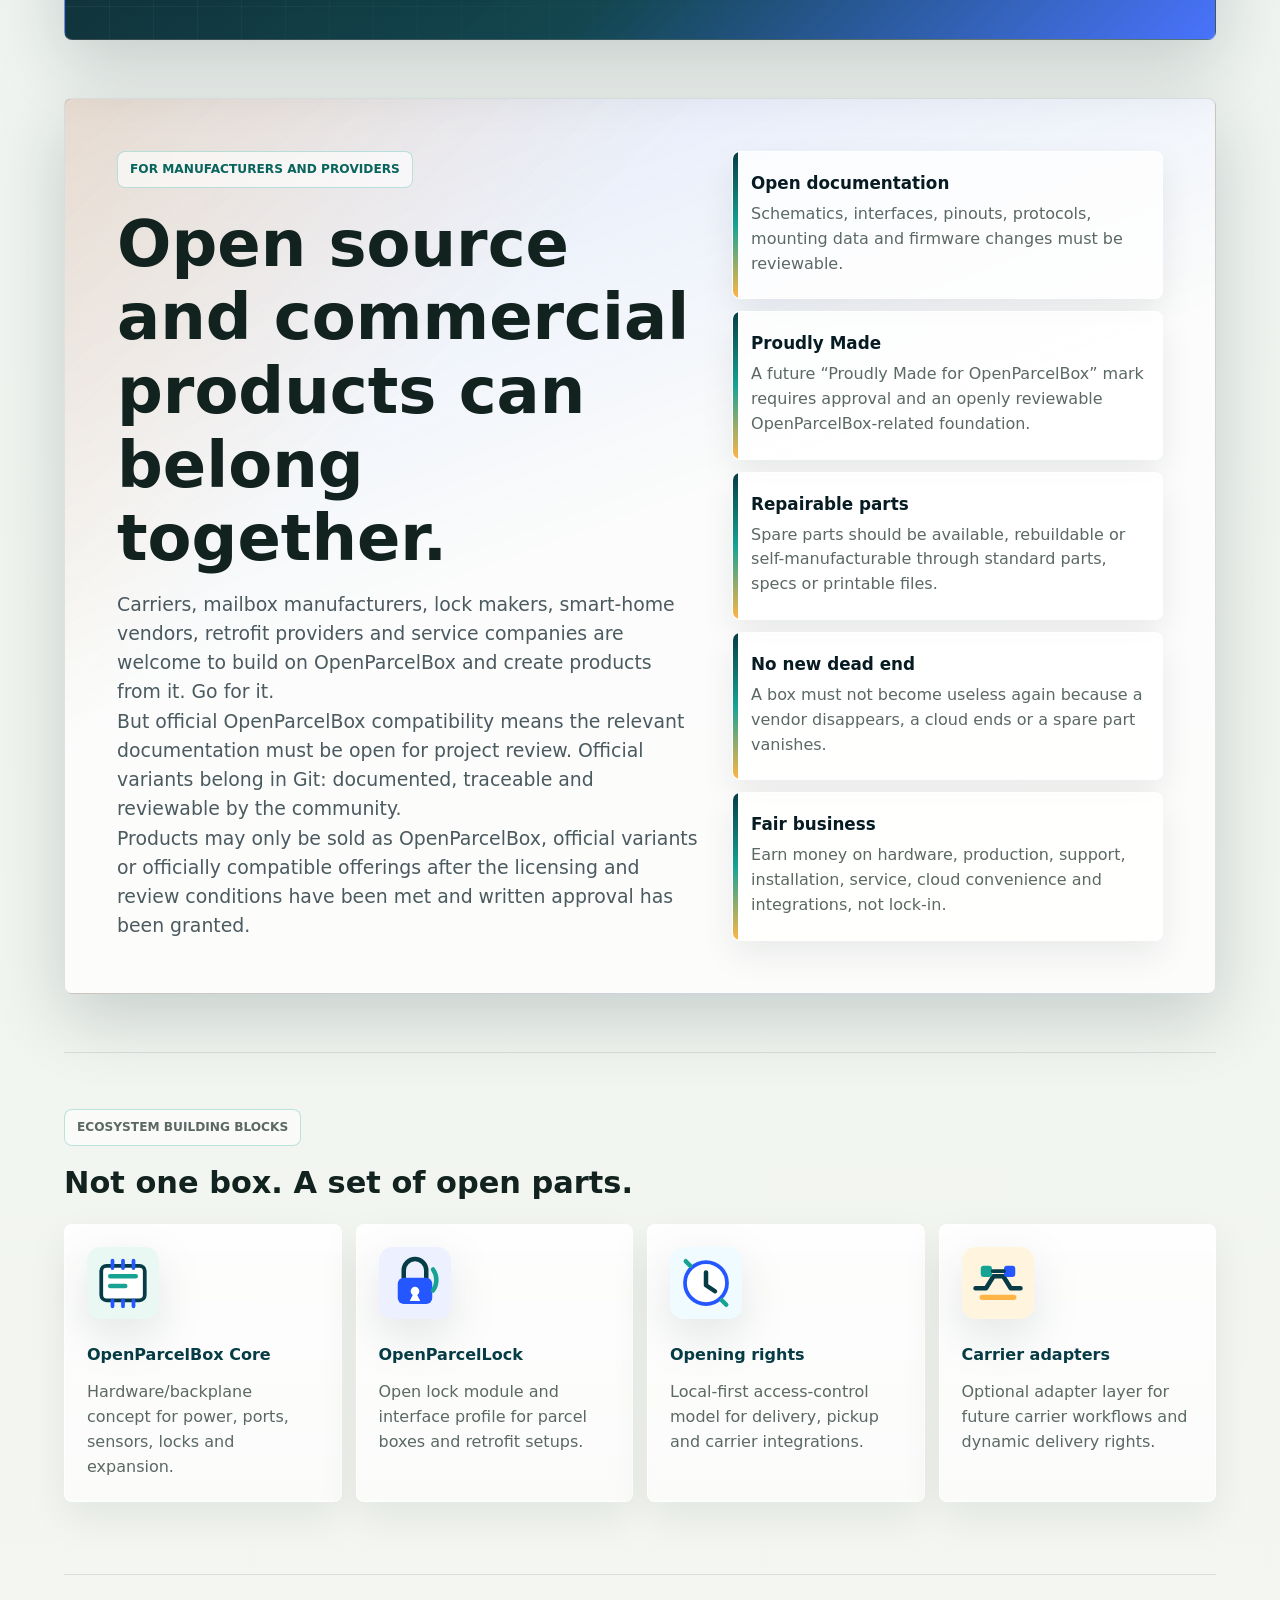
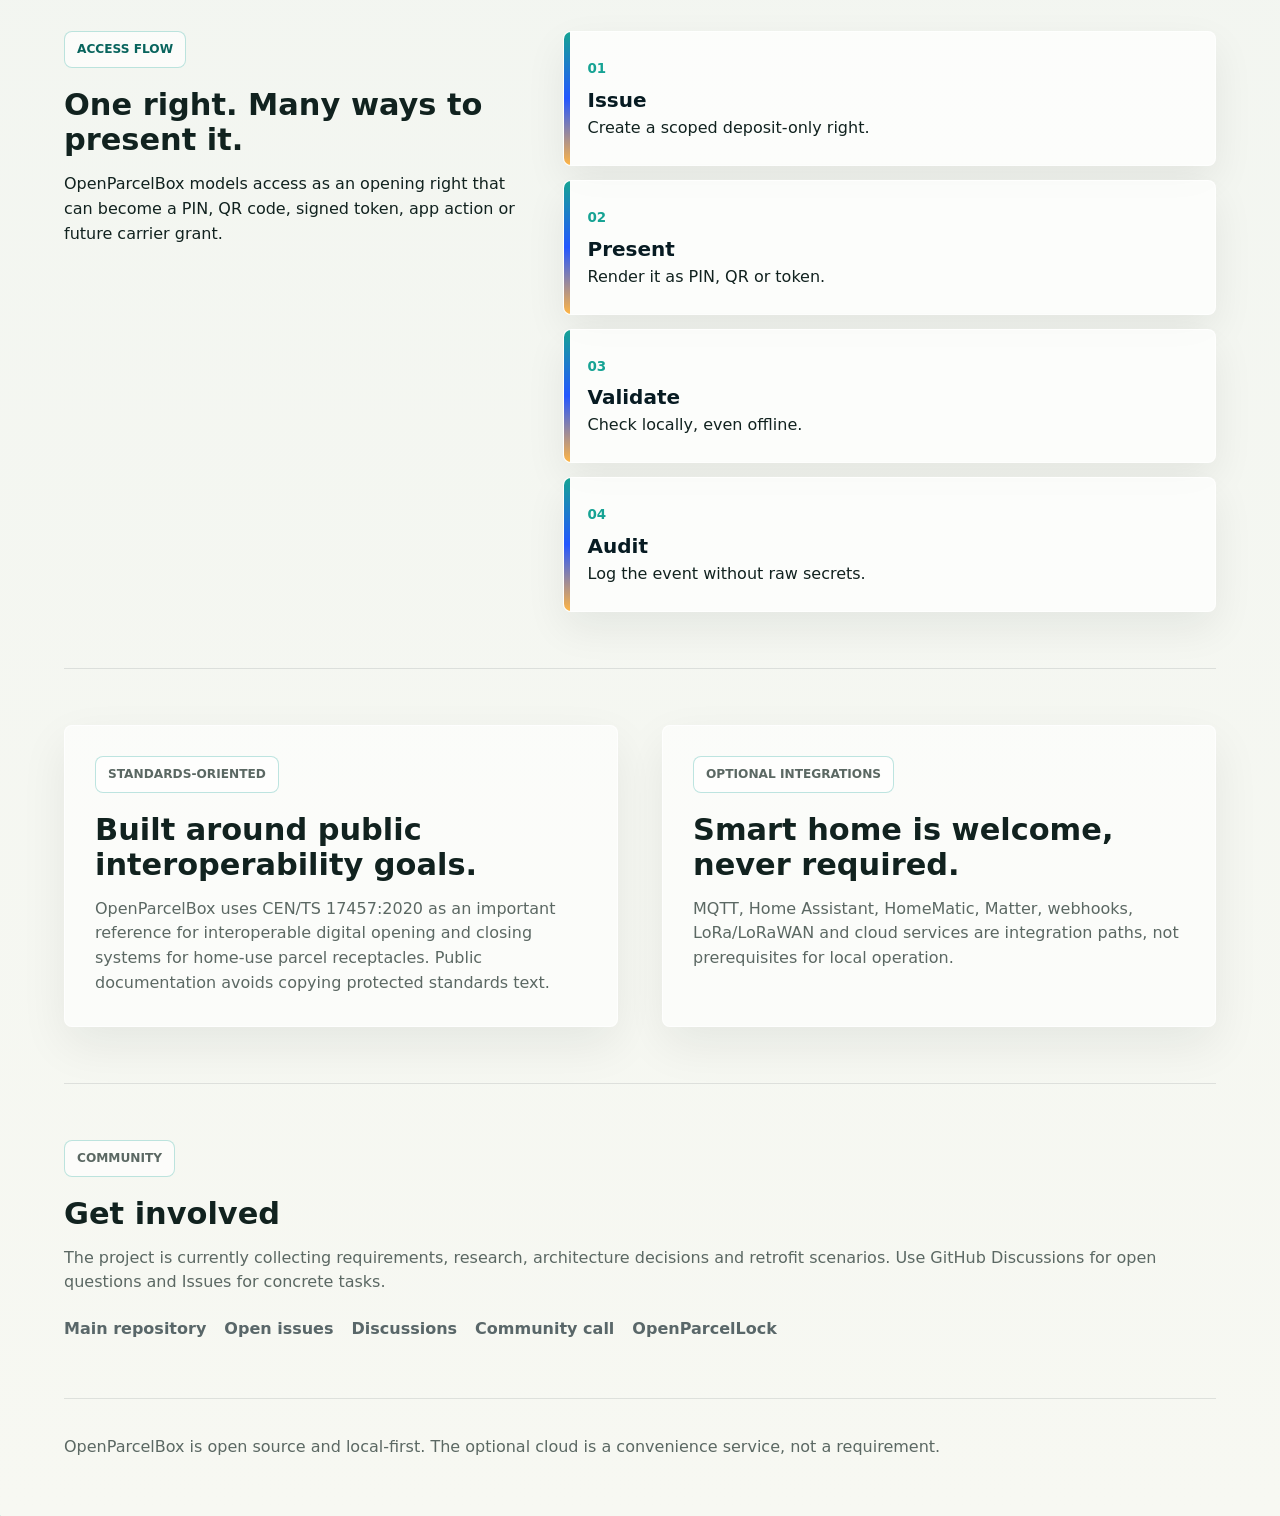
==== commit 454f2474: "Add official product licensing note" ====
--- a/index.html
+++ b/index.html
@@ -212,9 +212,15 @@
               open for project review. Official variants belong in Git: documented, traceable and
               reviewable by the community.
             </p>
+            <p>
+              Products may only be sold as OpenParcelBox, official variants or officially compatible
+              offerings after the licensing and review conditions have been met and written approval
+              has been granted.
+            </p>
           </div>
           <div class="pact-list" aria-label="Vendor compatibility principles">
             <div><strong>Open documentation</strong><span>Schematics, interfaces, pinouts, protocols, mounting data and firmware changes must be reviewable.</span></div>
+            <div><strong>Proudly Made</strong><span>A future “Proudly Made for OpenParcelBox” mark requires approval and an openly reviewable OpenParcelBox-related foundation.</span></div>
             <div><strong>Repairable parts</strong><span>Spare parts should be available, rebuildable or self-manufacturable through standard parts, specs or printable files.</span></div>
             <div><strong>No new dead end</strong><span>A box must not become useless again because a vendor disappears, a cloud ends or a spare part vanishes.</span></div>
             <div><strong>Fair business</strong><span>Earn money on hardware, production, support, installation, service, cloud convenience and integrations, not lock-in.</span></div>
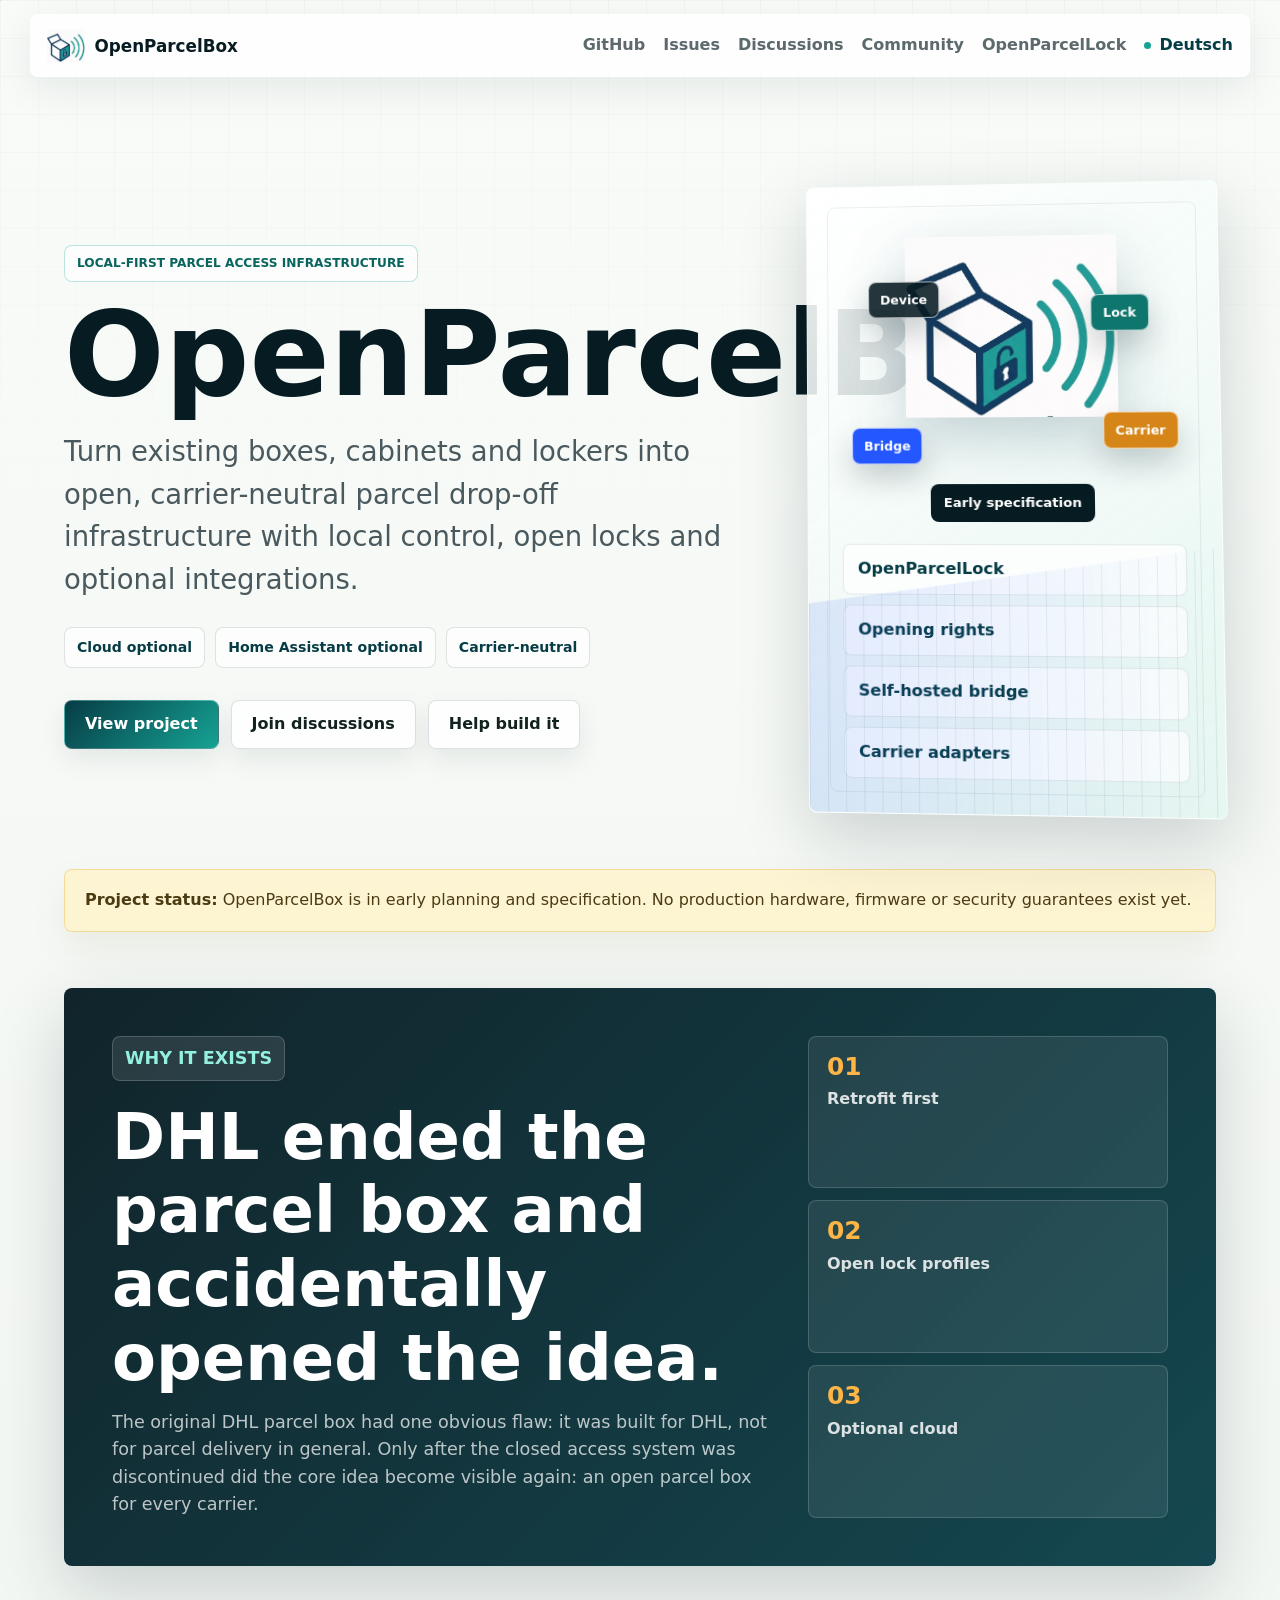
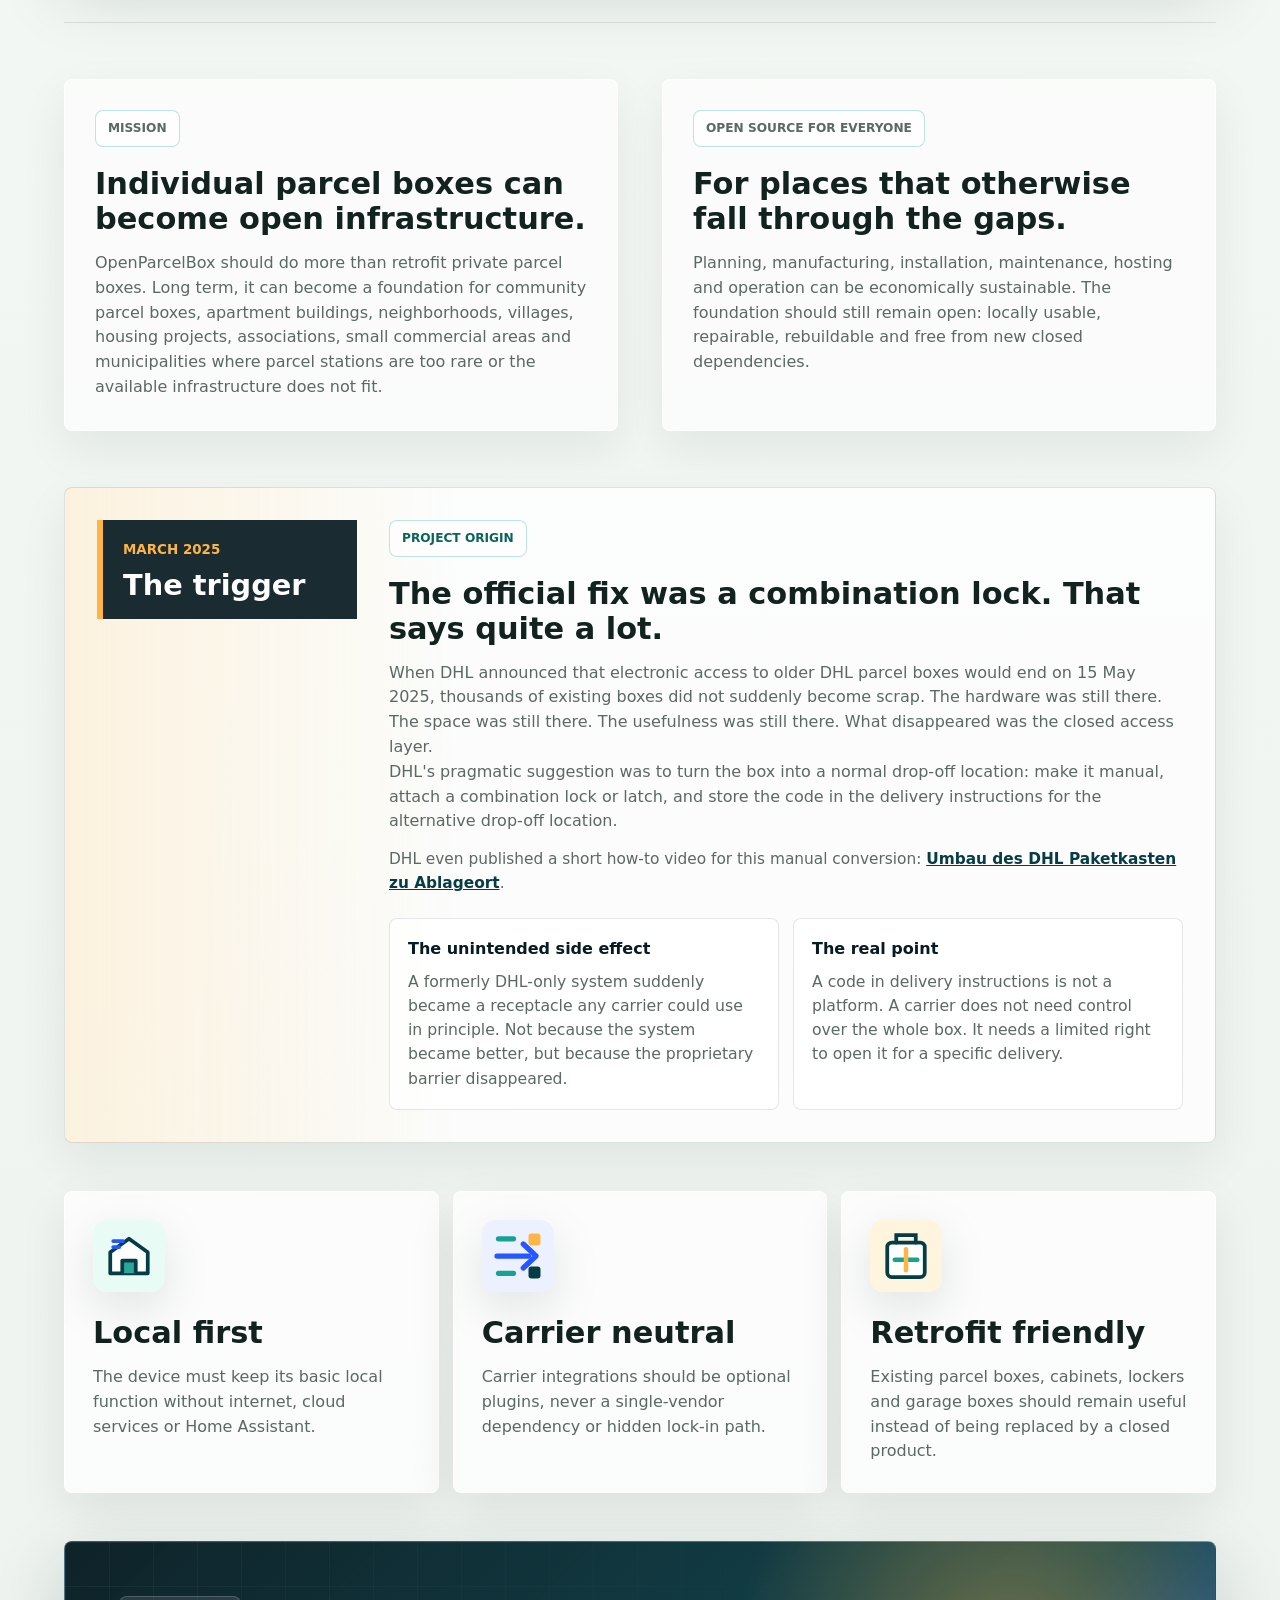
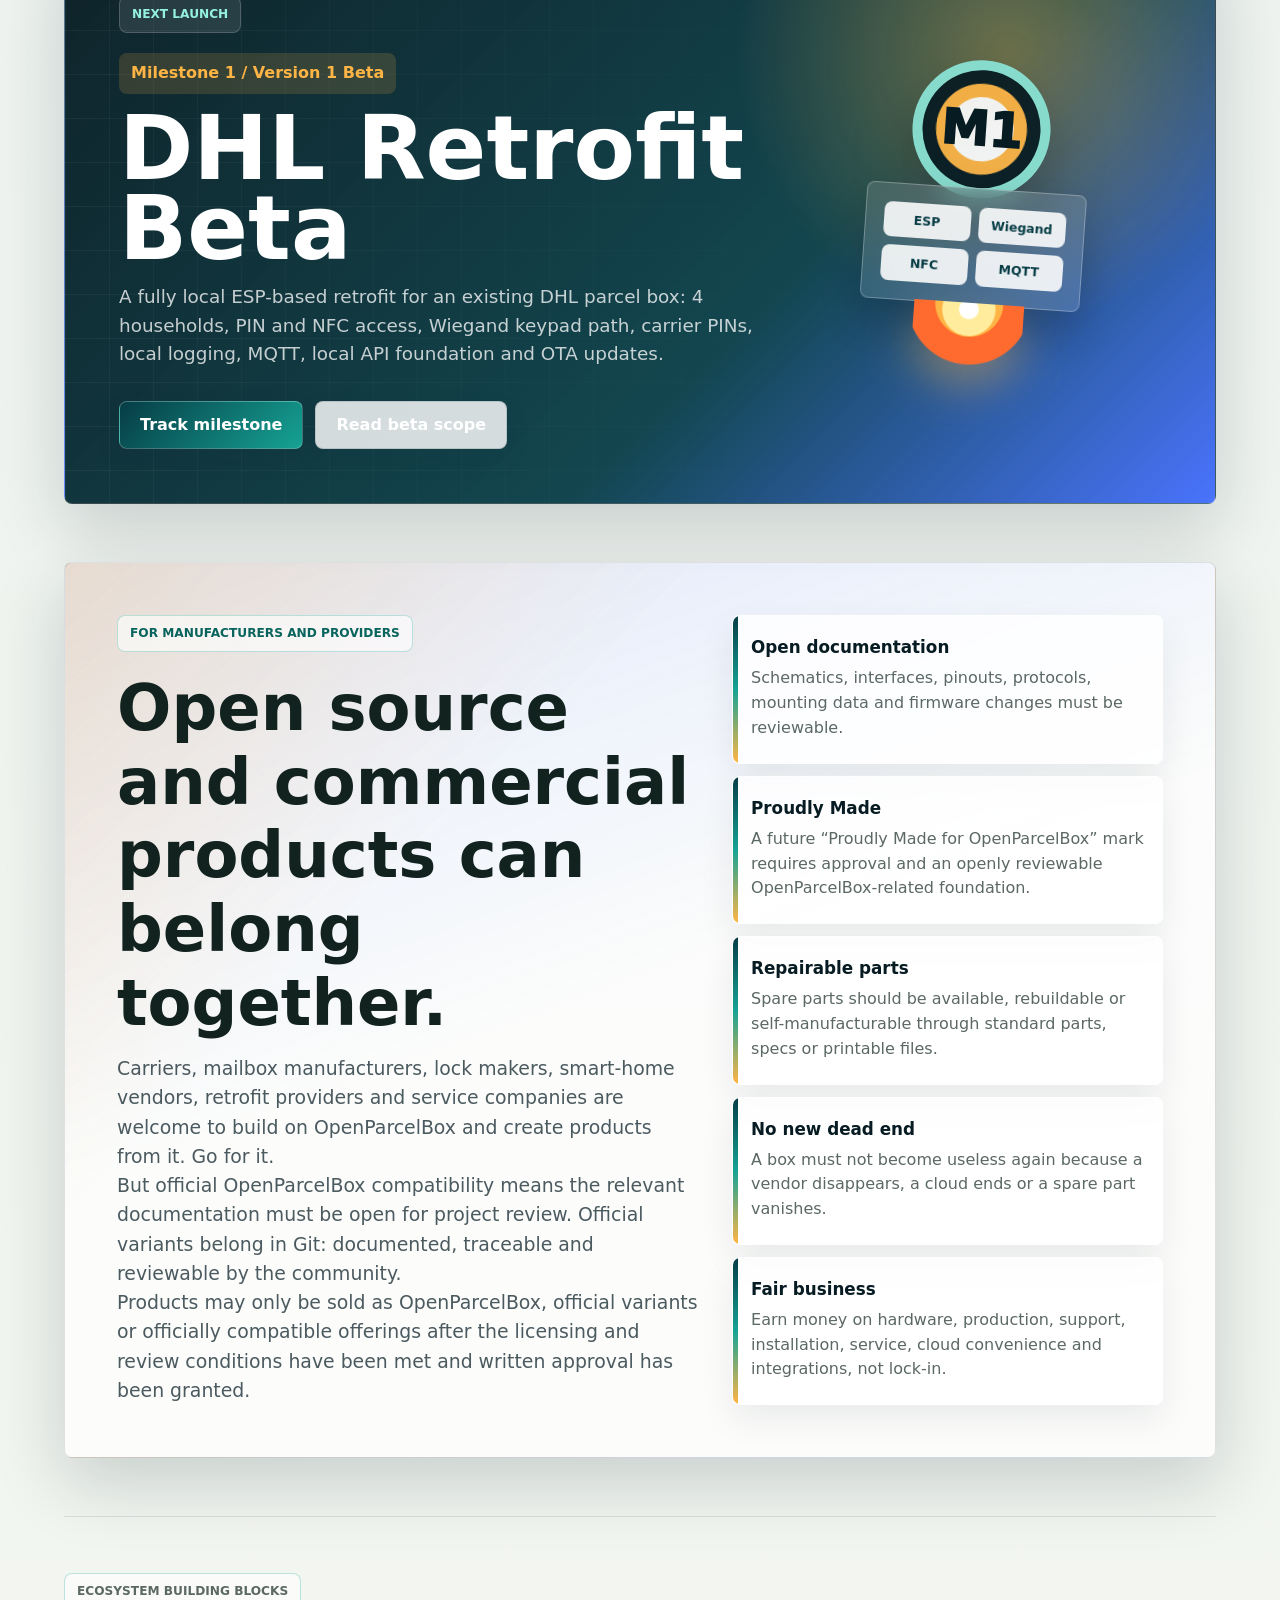
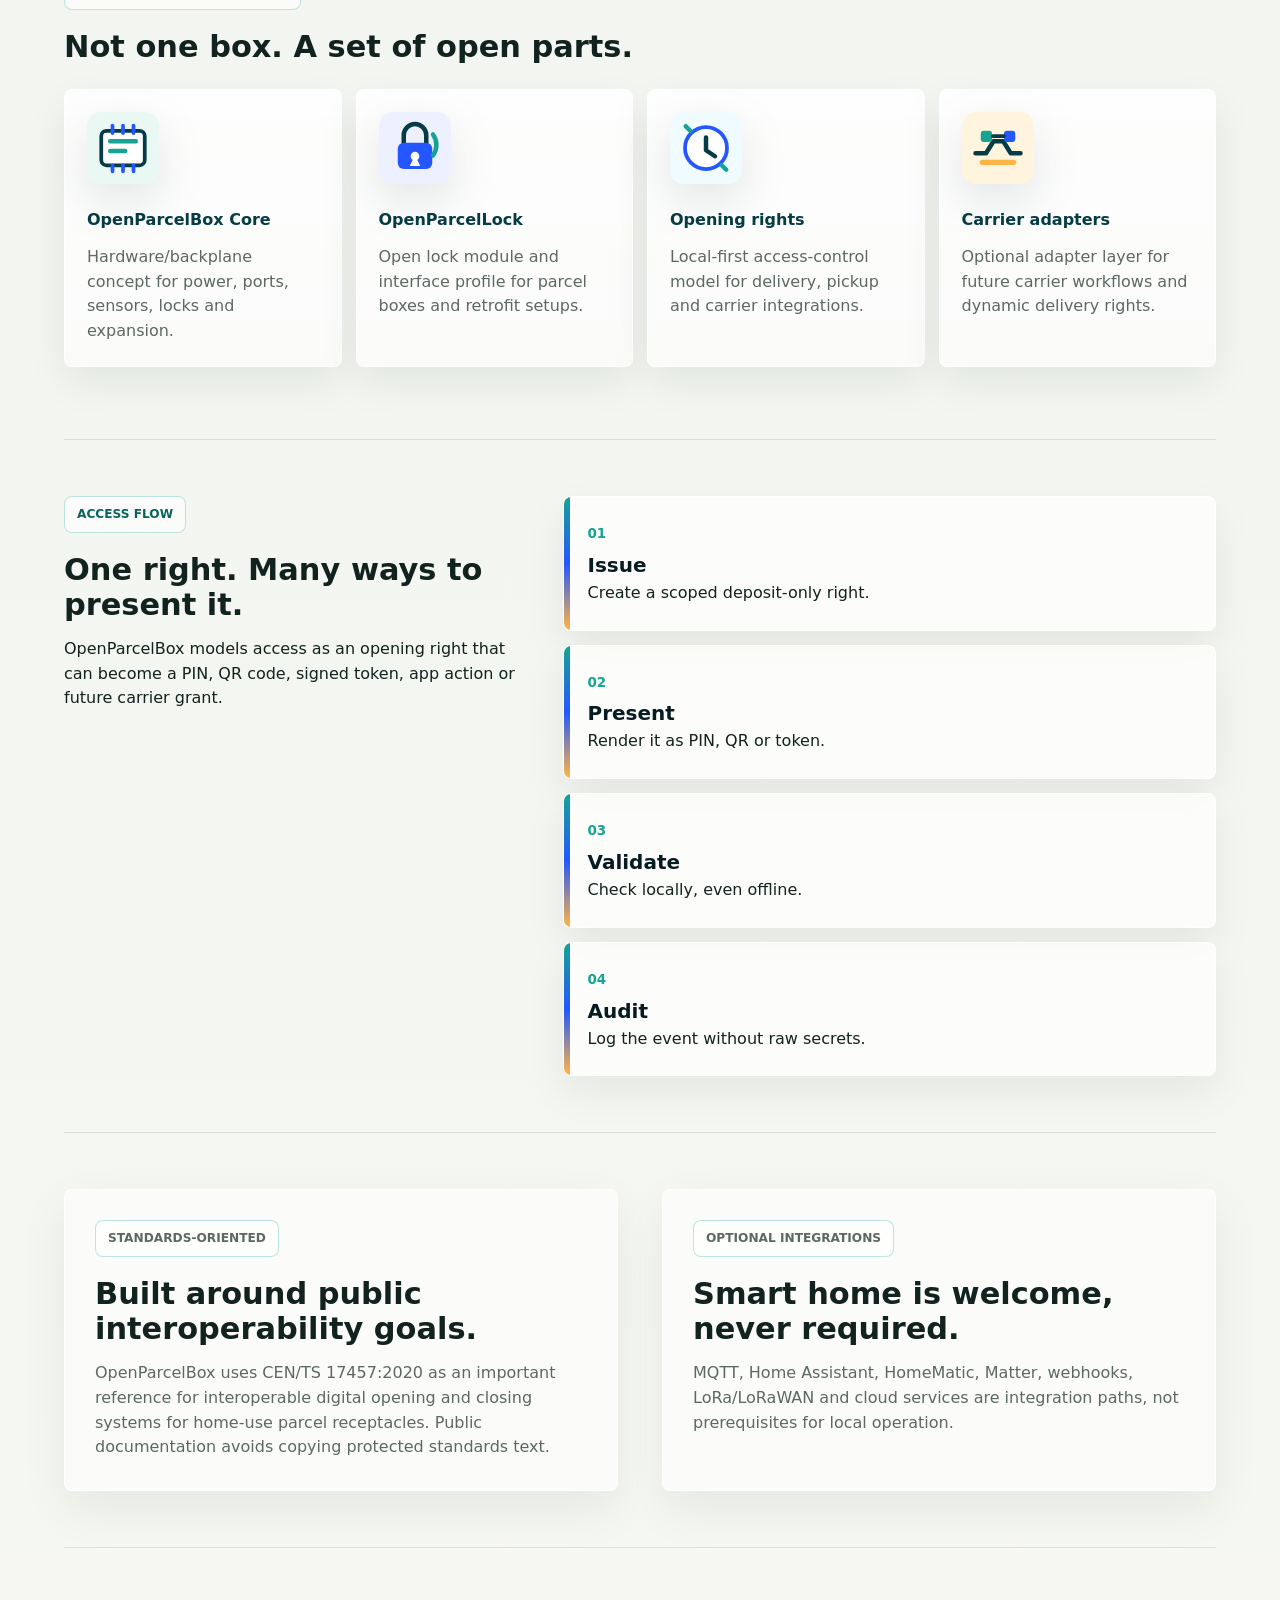
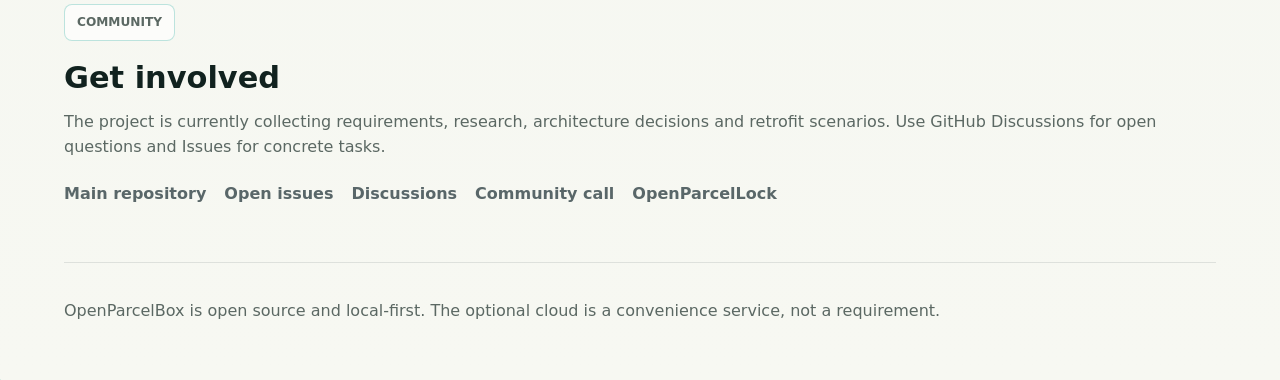
==== commit 2a766a4d: "Add civic infrastructure mission to website" ====
--- a/index.html
+++ b/index.html
@@ -100,6 +100,28 @@
           </div>
         </section>
 
+        <section class="section split feature-split" aria-label="Public-interest mission">
+          <div>
+            <p class="eyebrow">Mission</p>
+            <h2>Individual parcel boxes can become open infrastructure.</h2>
+            <p>
+              OpenParcelBox should do more than retrofit private parcel boxes. Long term, it can
+              become a foundation for community parcel boxes, apartment buildings, neighborhoods,
+              villages, housing projects, associations, small commercial areas and municipalities
+              where parcel stations are too rare or the available infrastructure does not fit.
+            </p>
+          </div>
+          <div>
+            <p class="eyebrow">Open source for everyone</p>
+            <h2>For places that otherwise fall through the gaps.</h2>
+            <p>
+              Planning, manufacturing, installation, maintenance, hosting and operation can be
+              economically sustainable. The foundation should still remain open: locally usable,
+              repairable, rebuildable and free from new closed dependencies.
+            </p>
+          </div>
+        </section>
+
         <section class="origin" aria-label="Project origin">
           <div class="origin-date">
             <span>March 2025</span>
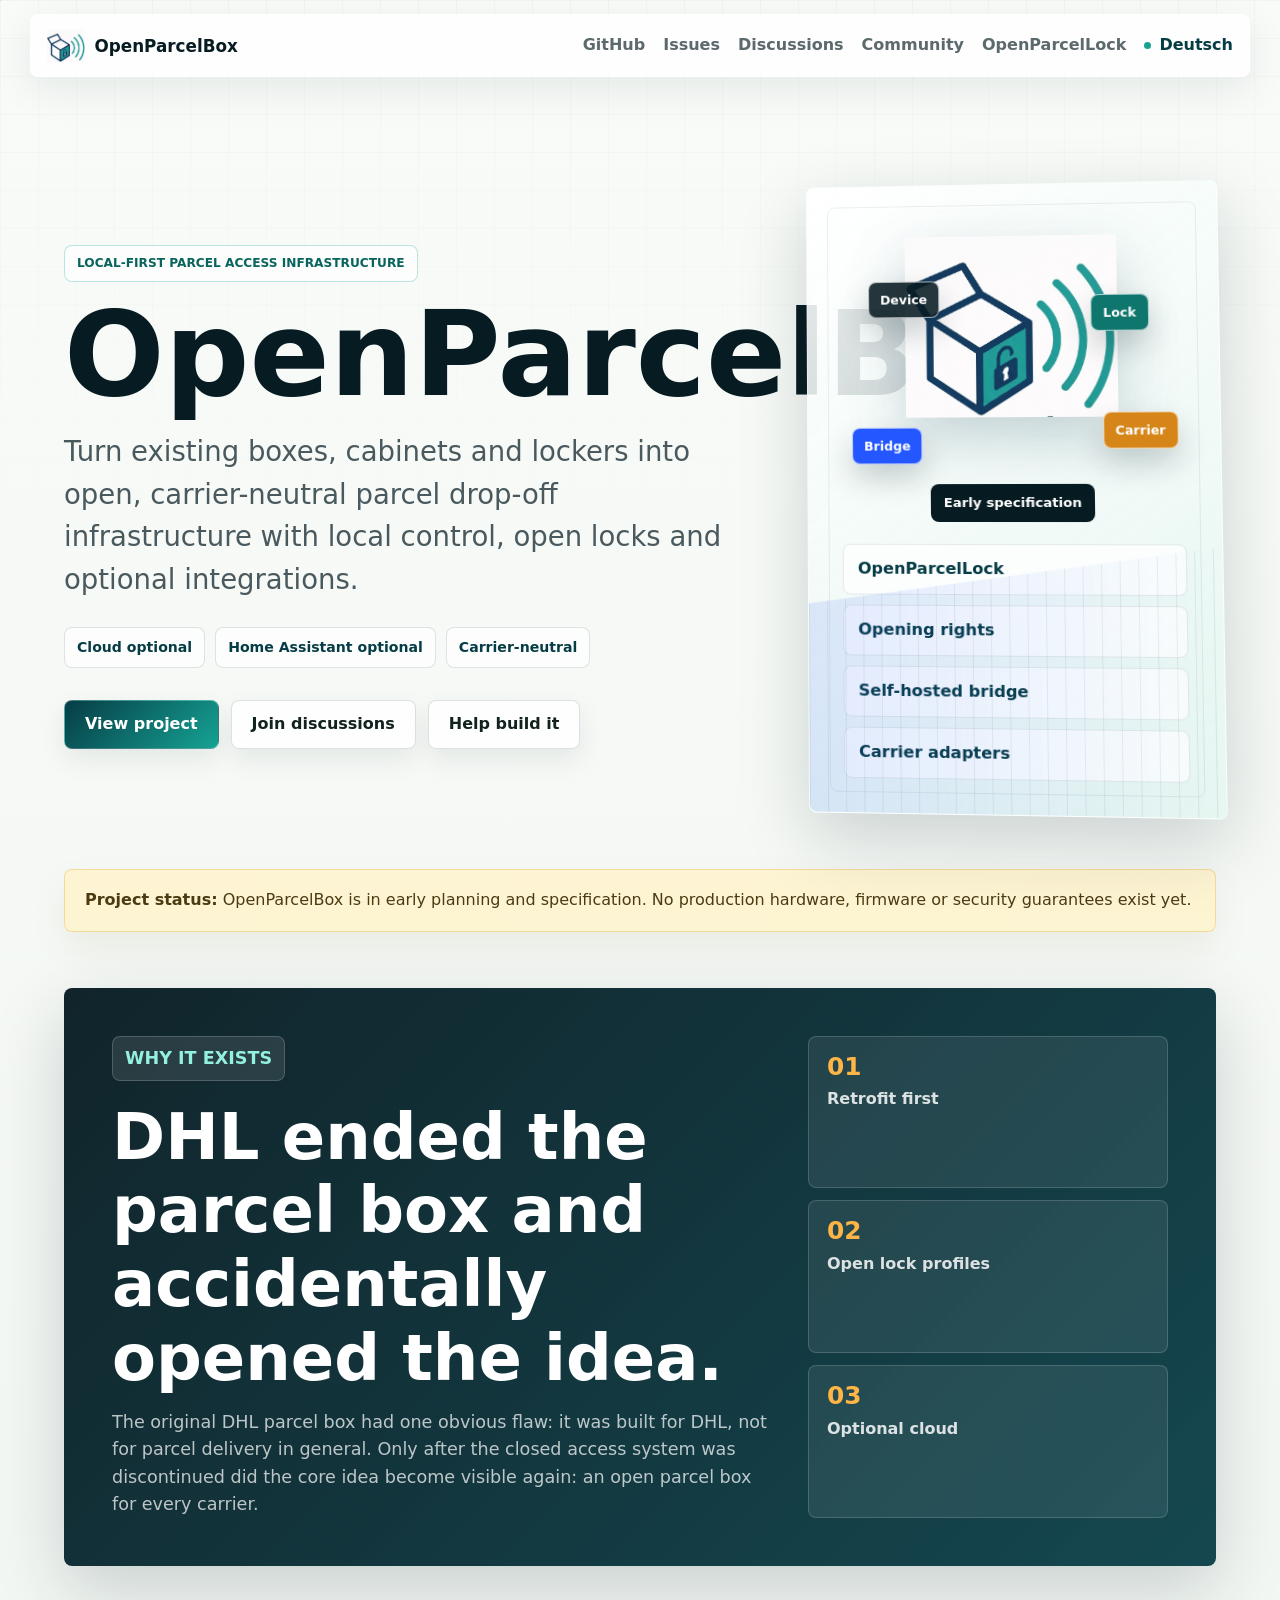
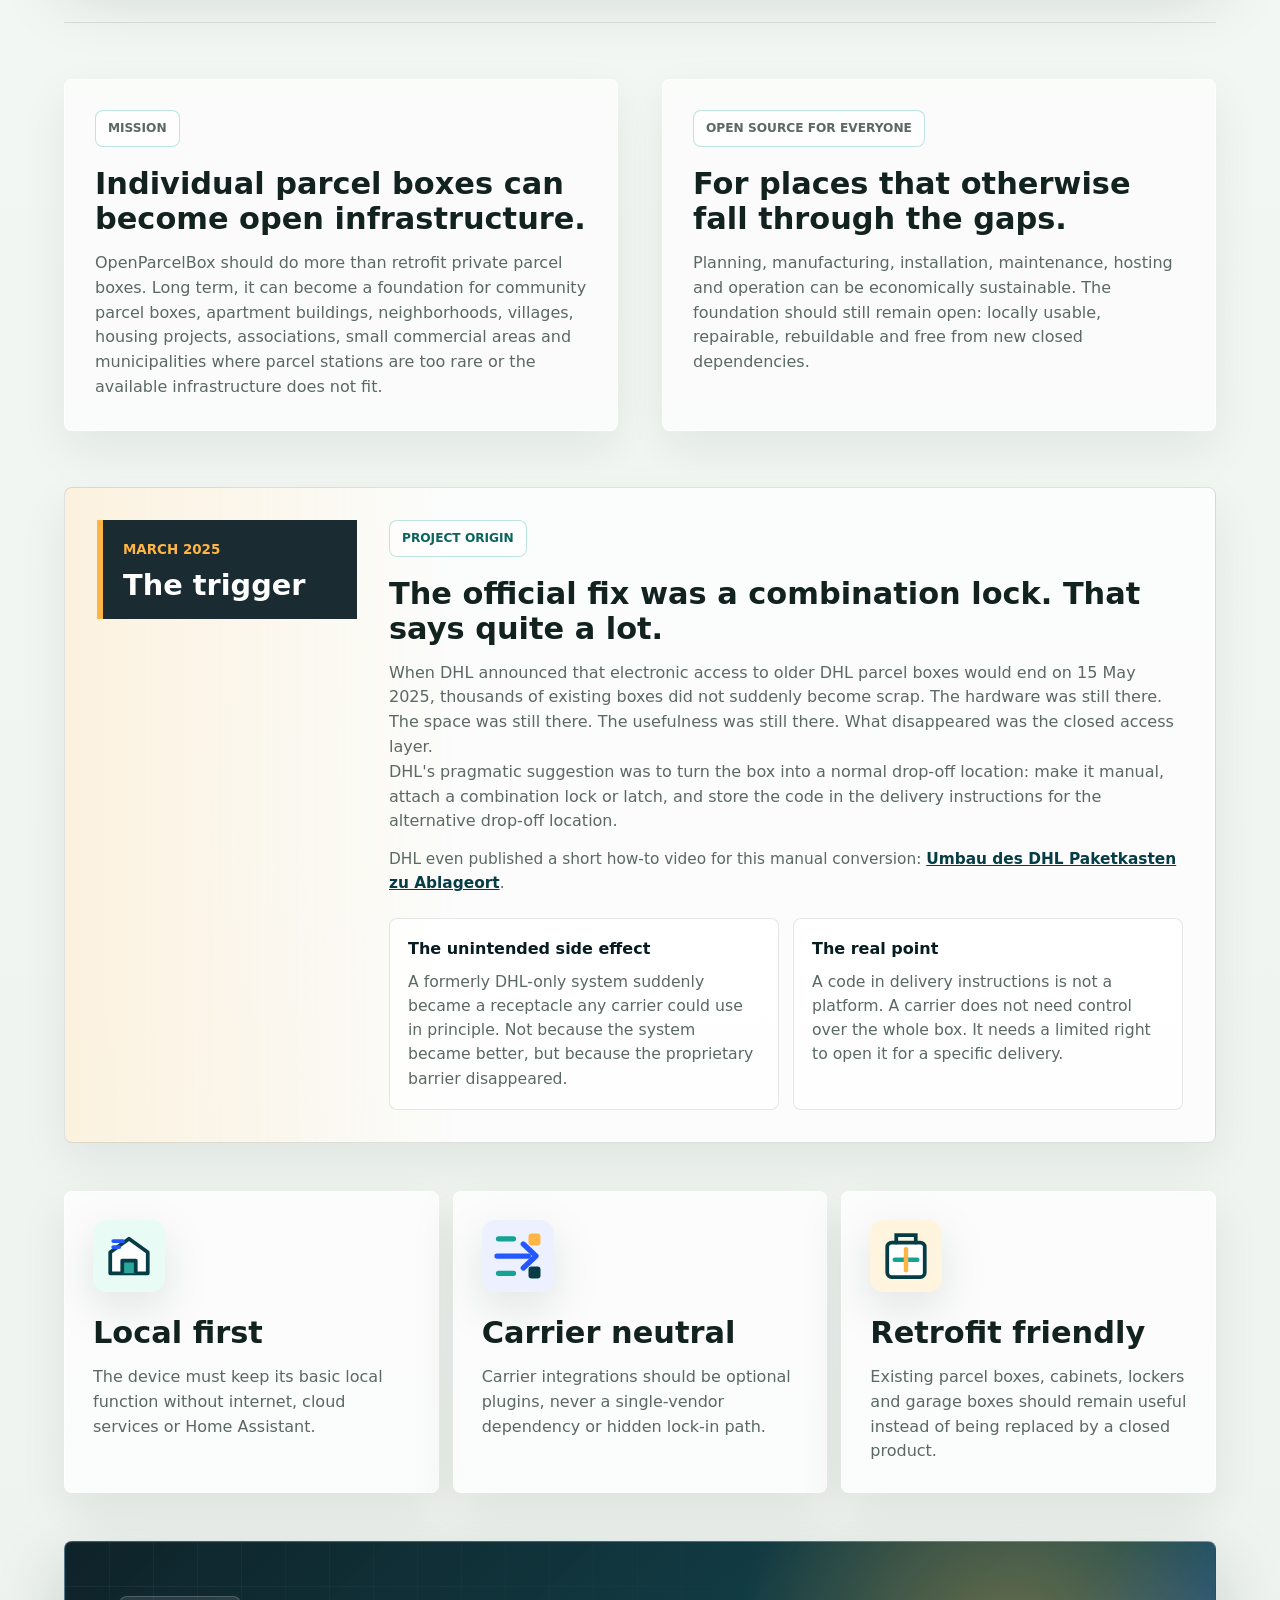
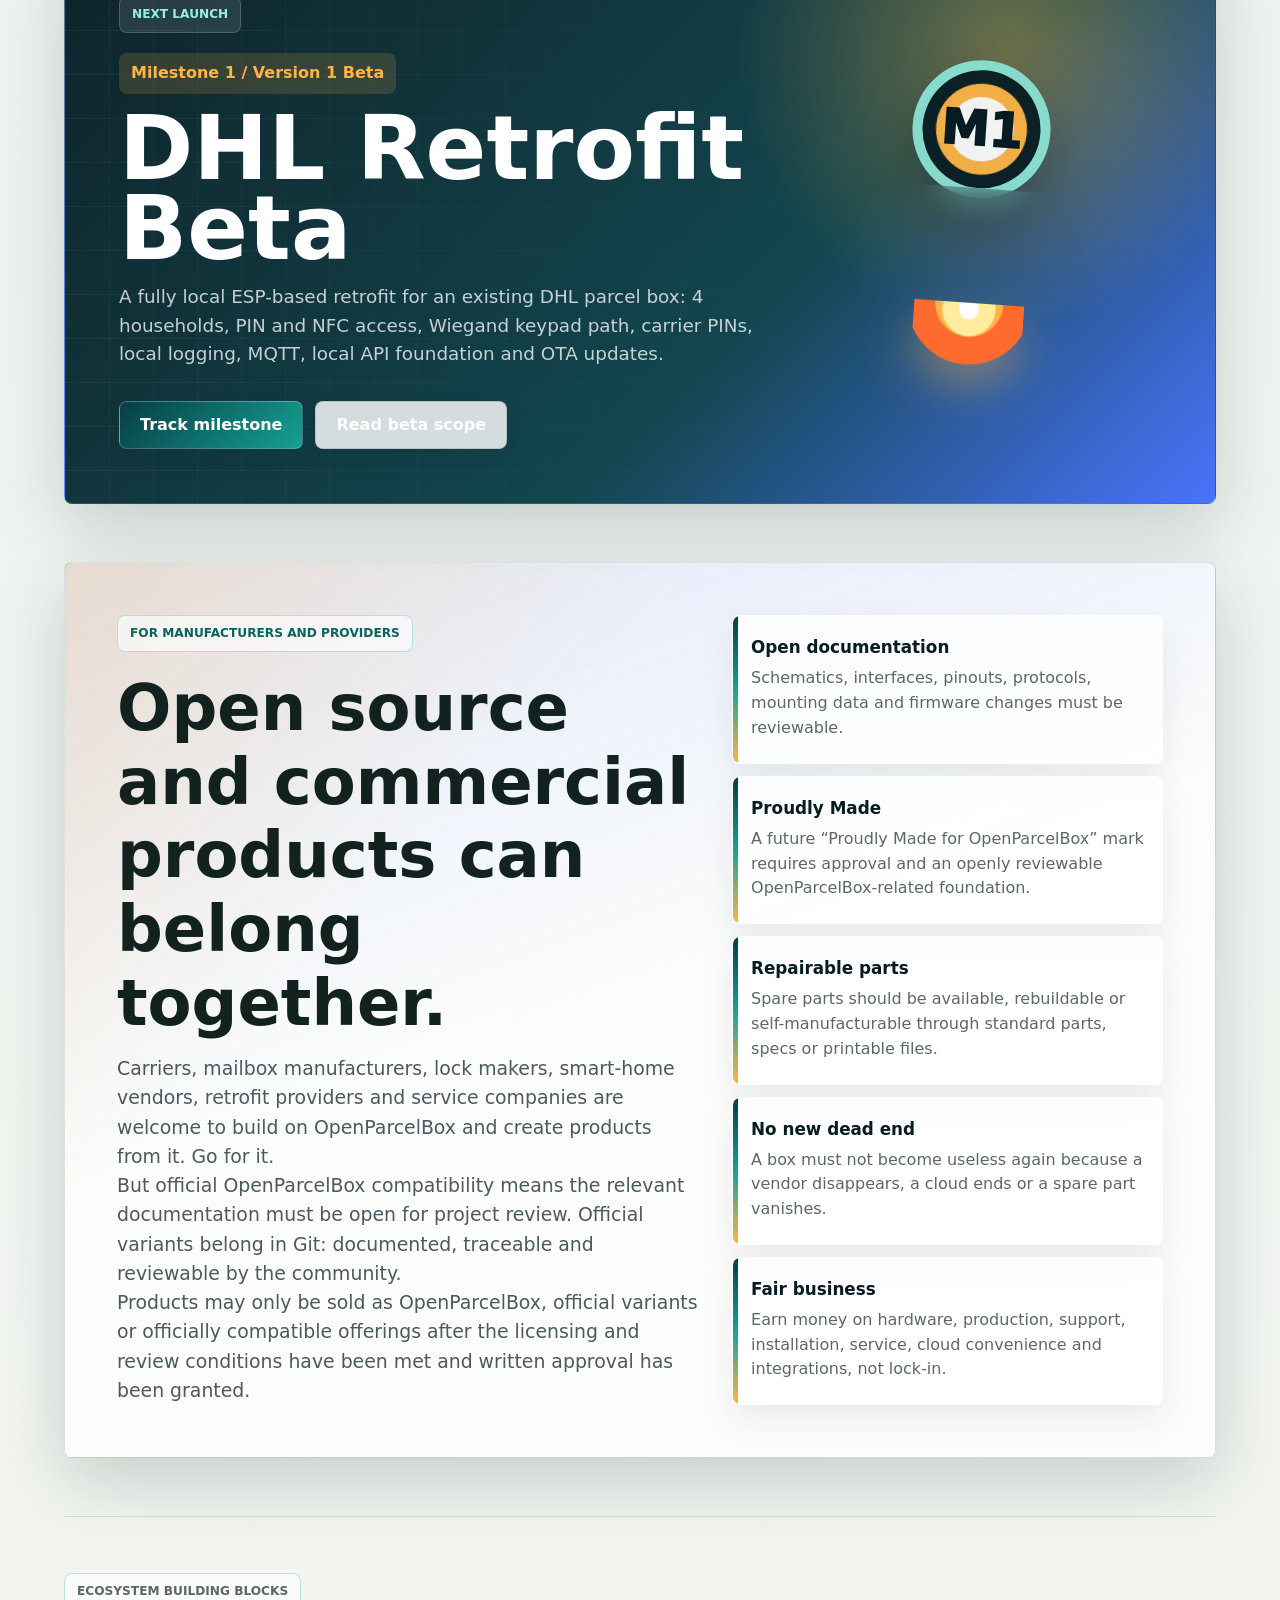
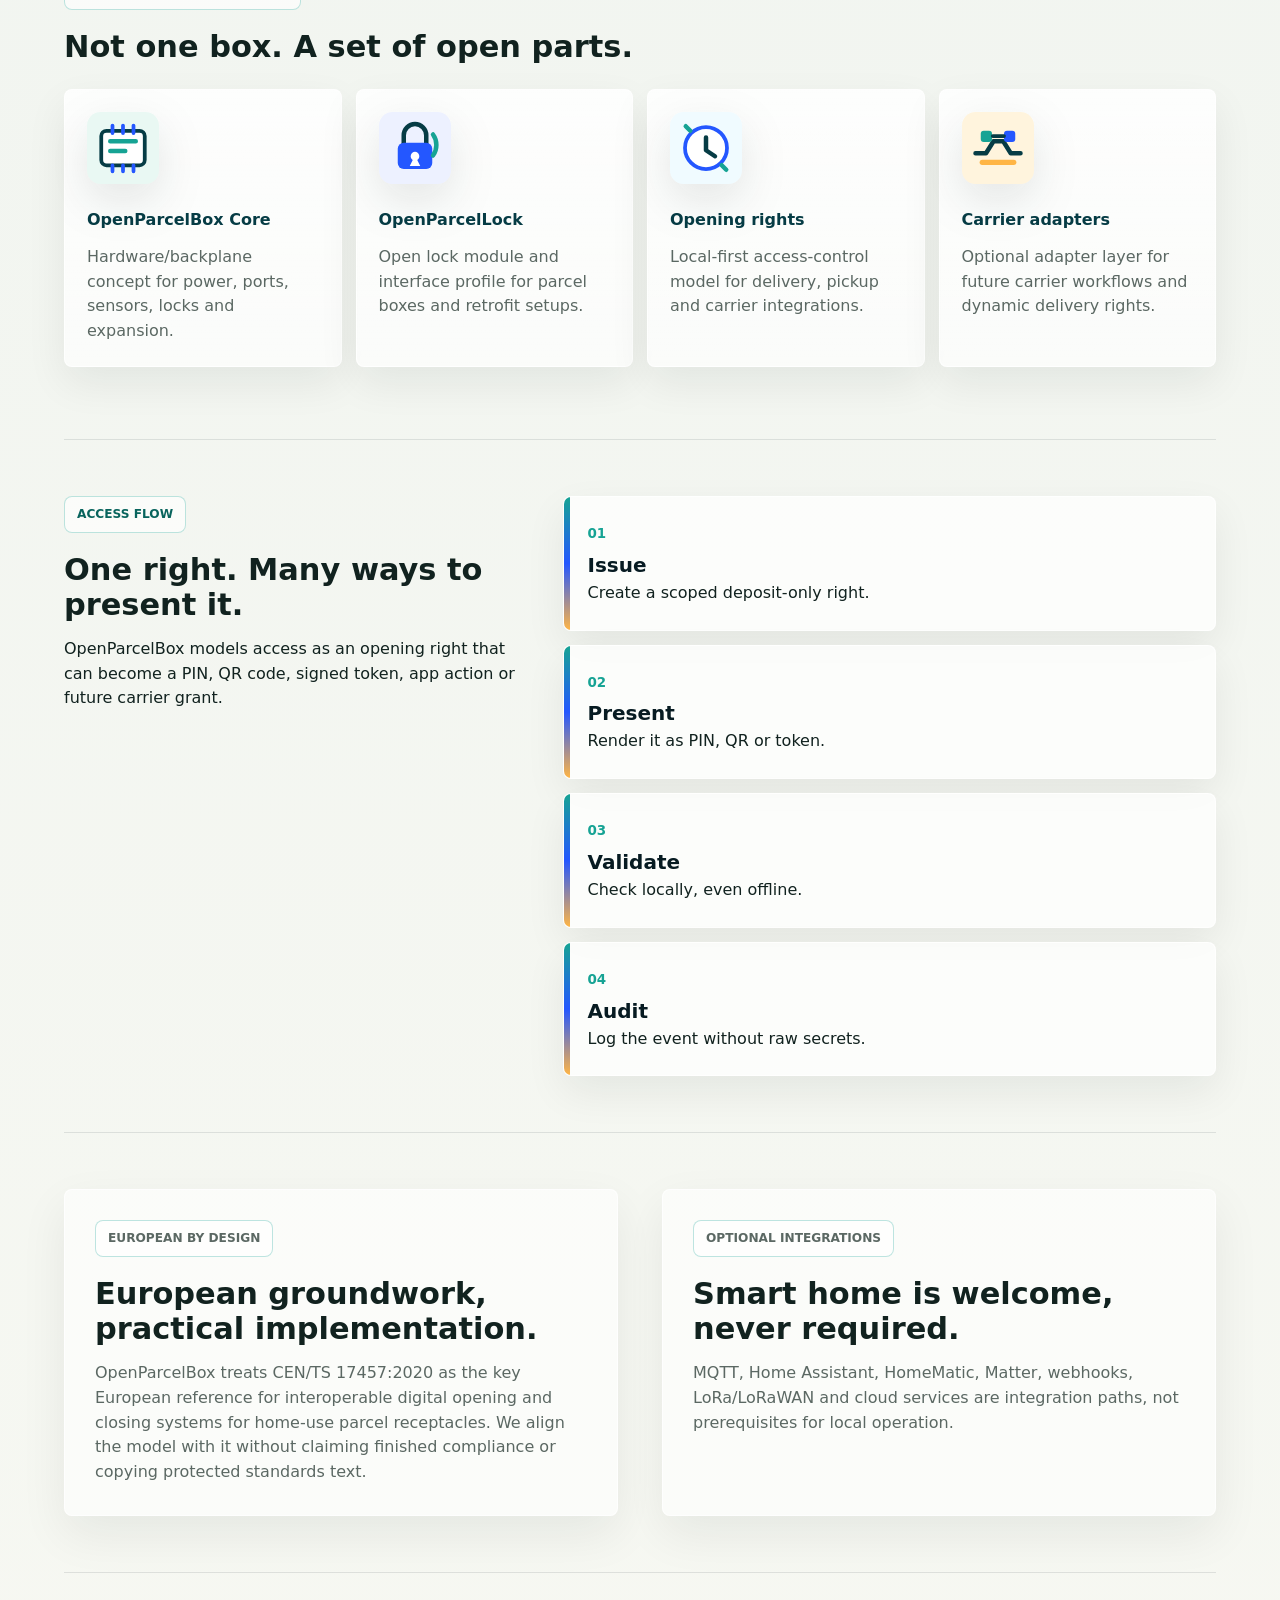
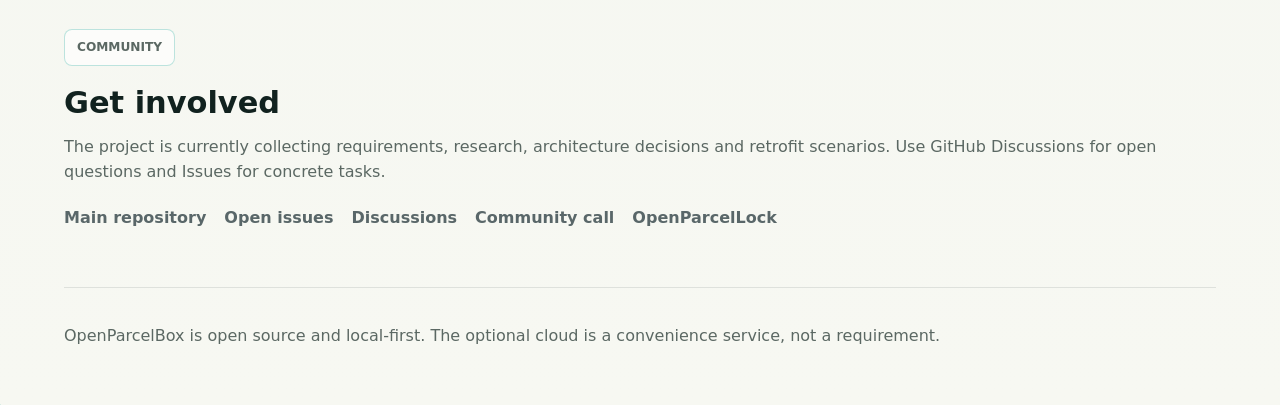
==== commit 7c662f68: "Refine European standards messaging" ====
--- a/index.html
+++ b/index.html
@@ -295,12 +295,13 @@
 
         <section class="section split feature-split">
           <div>
-            <p class="eyebrow">Standards-oriented</p>
-            <h2>Built around public interoperability goals.</h2>
-            <p>
-              OpenParcelBox uses CEN/TS 17457:2020 as an important reference for
+            <p class="eyebrow">European by design</p>
+            <h2>European groundwork, practical implementation.</h2>
+            <p>
+              OpenParcelBox treats CEN/TS 17457:2020 as the key European reference for
               interoperable digital opening and closing systems for home-use parcel receptacles.
-              Public documentation avoids copying protected standards text.
+              We align the model with it without claiming finished compliance or copying
+              protected standards text.
             </p>
           </div>
           <div>
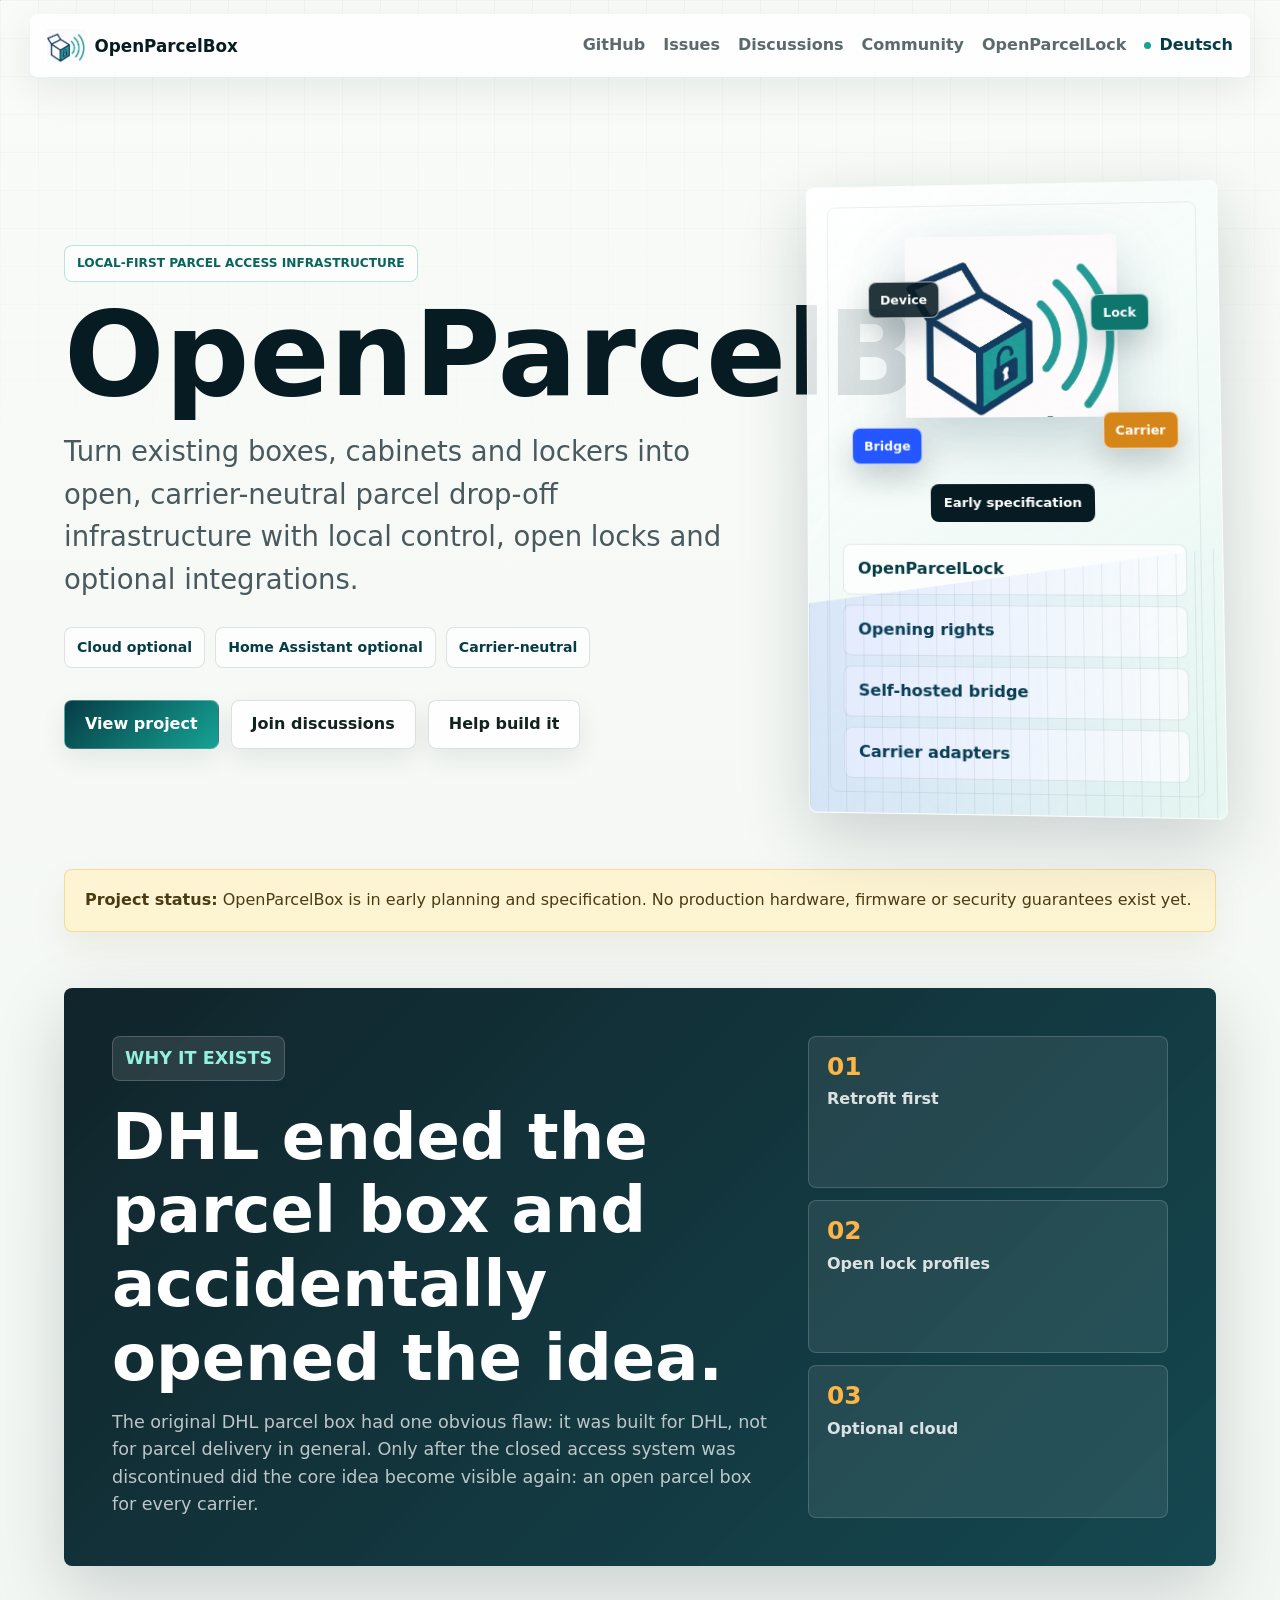
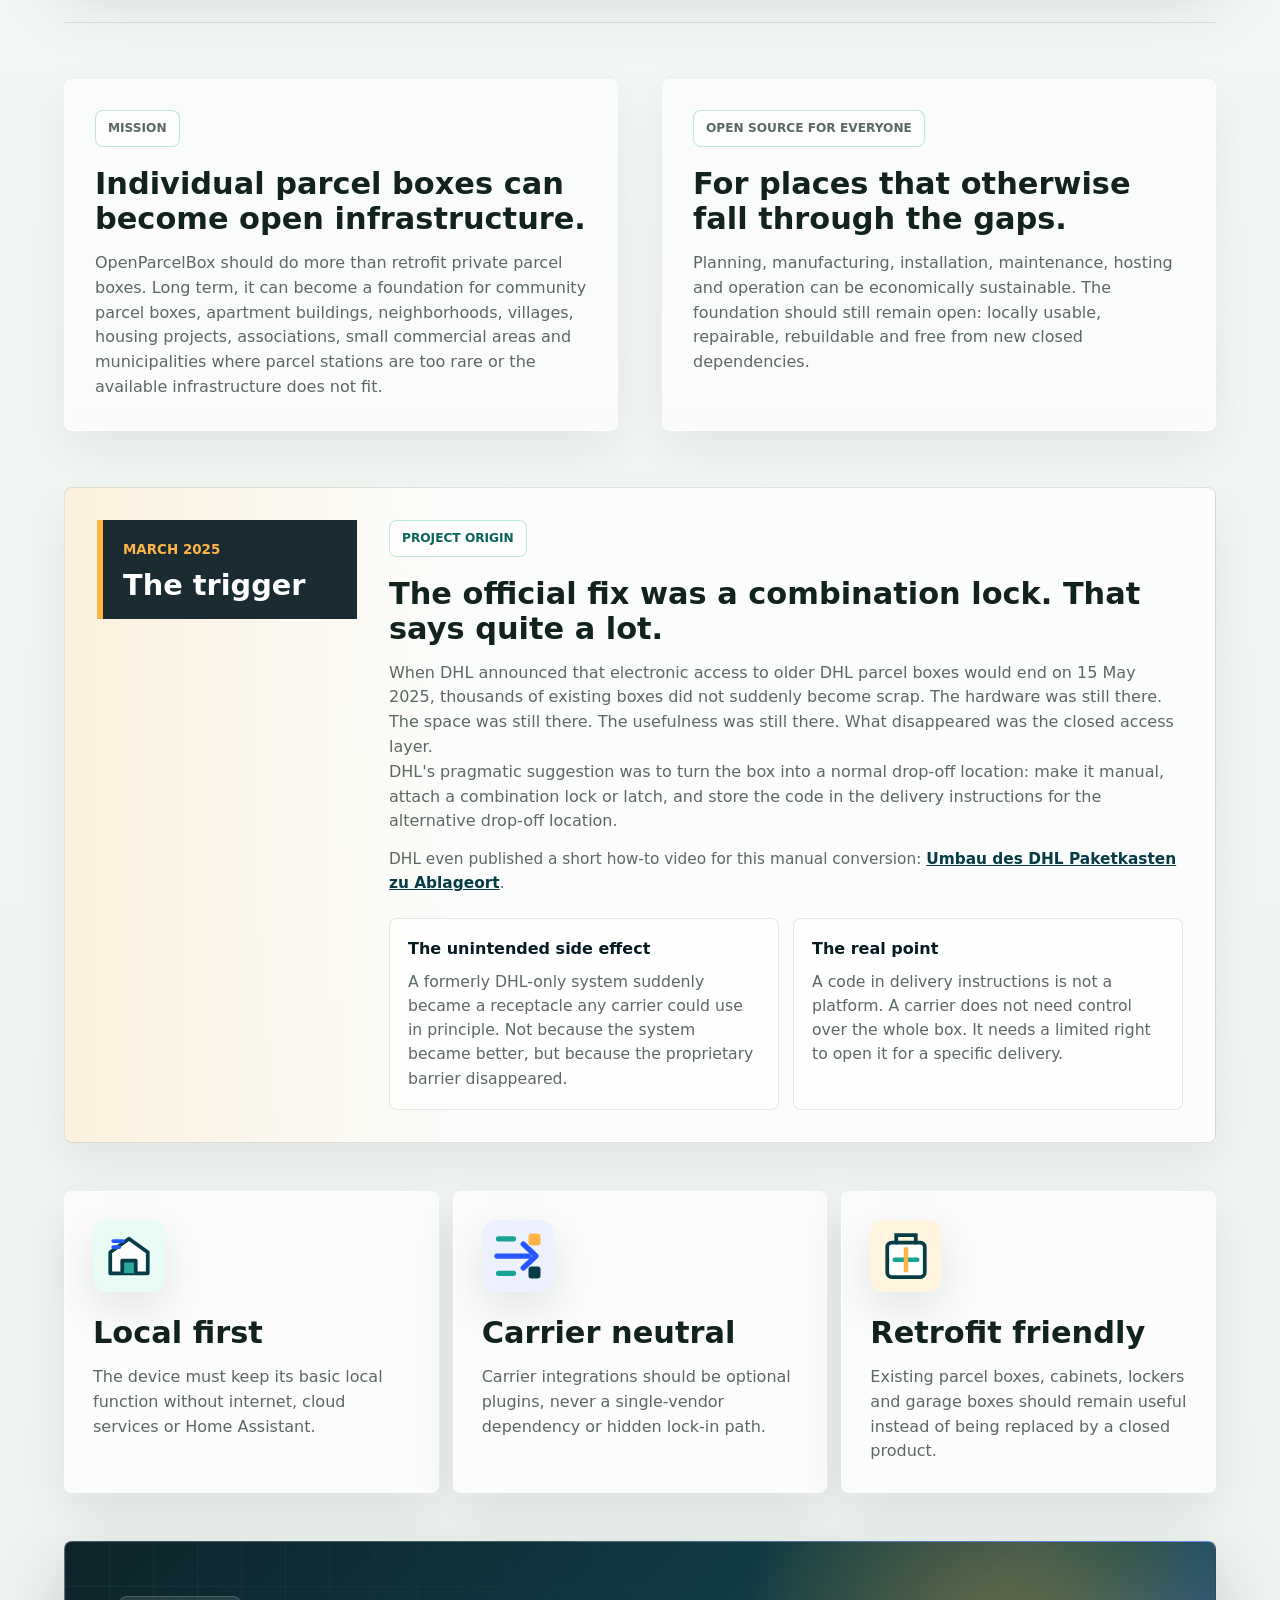
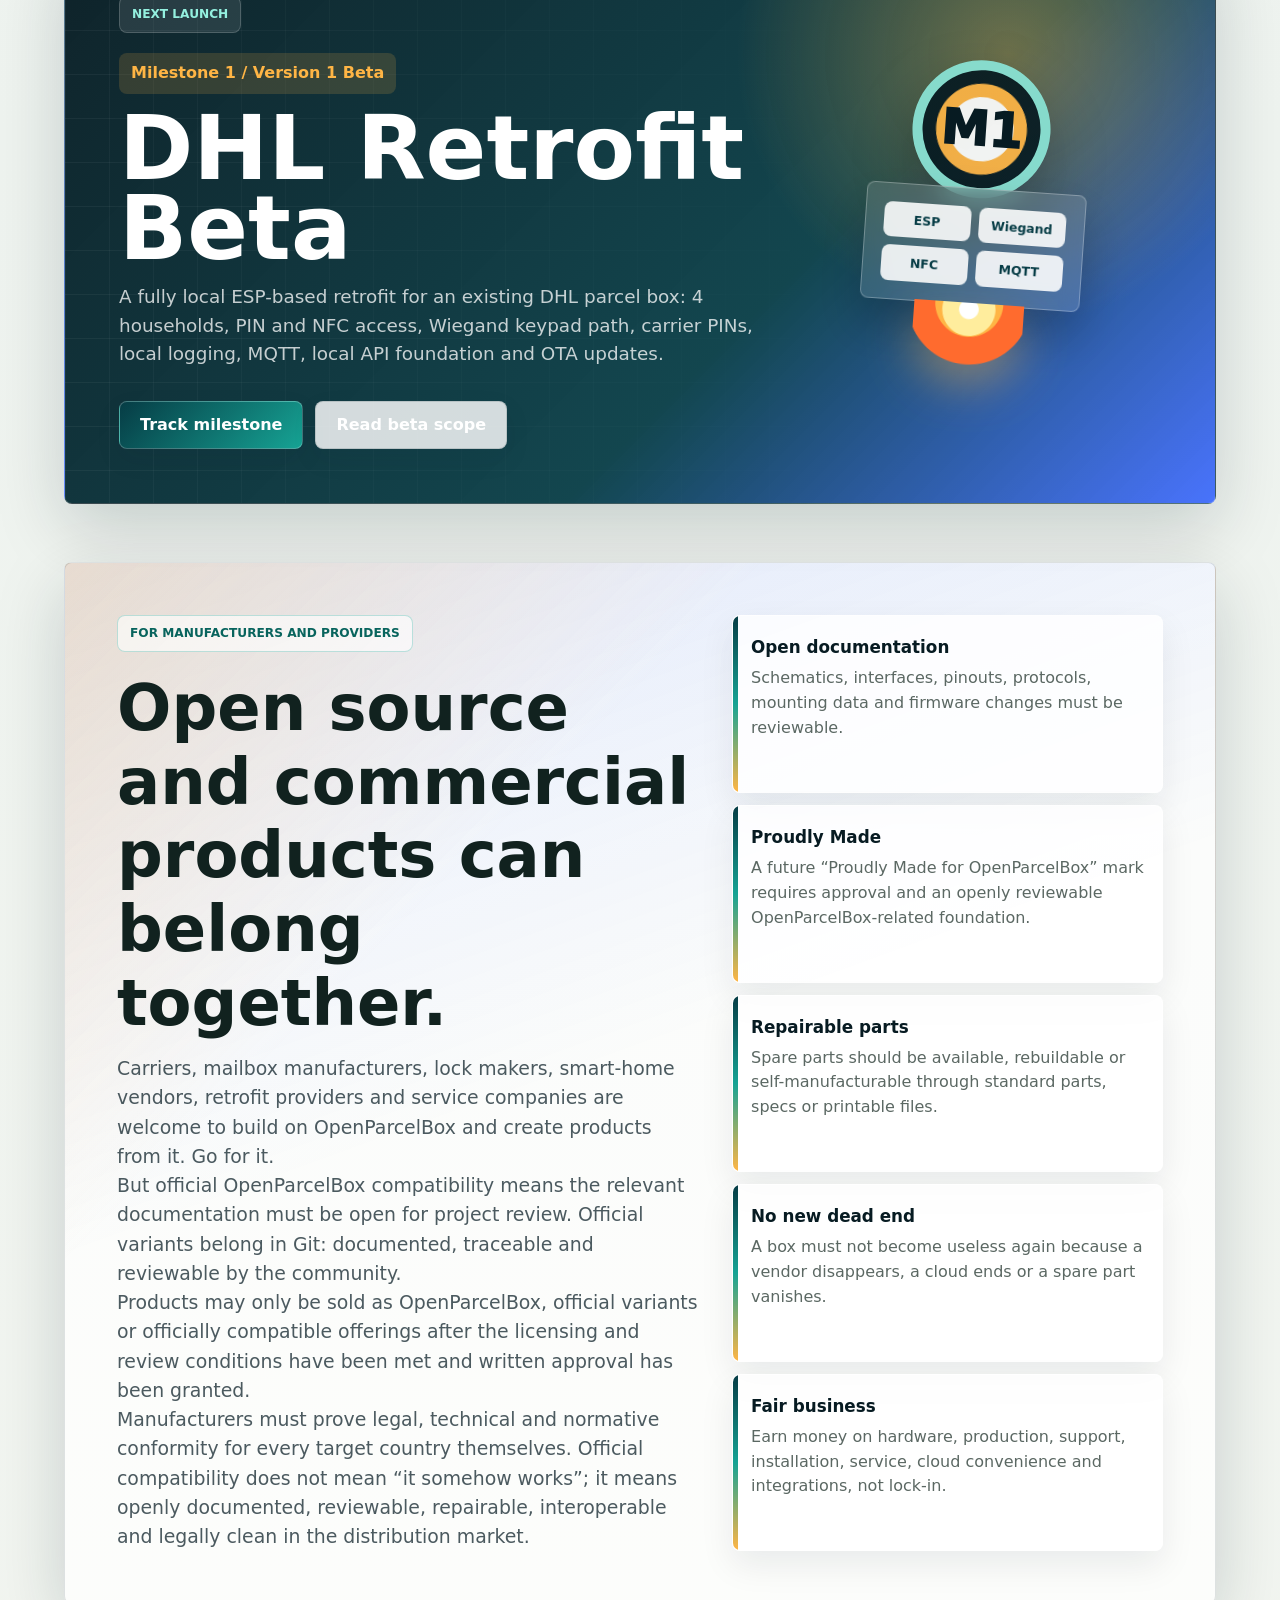
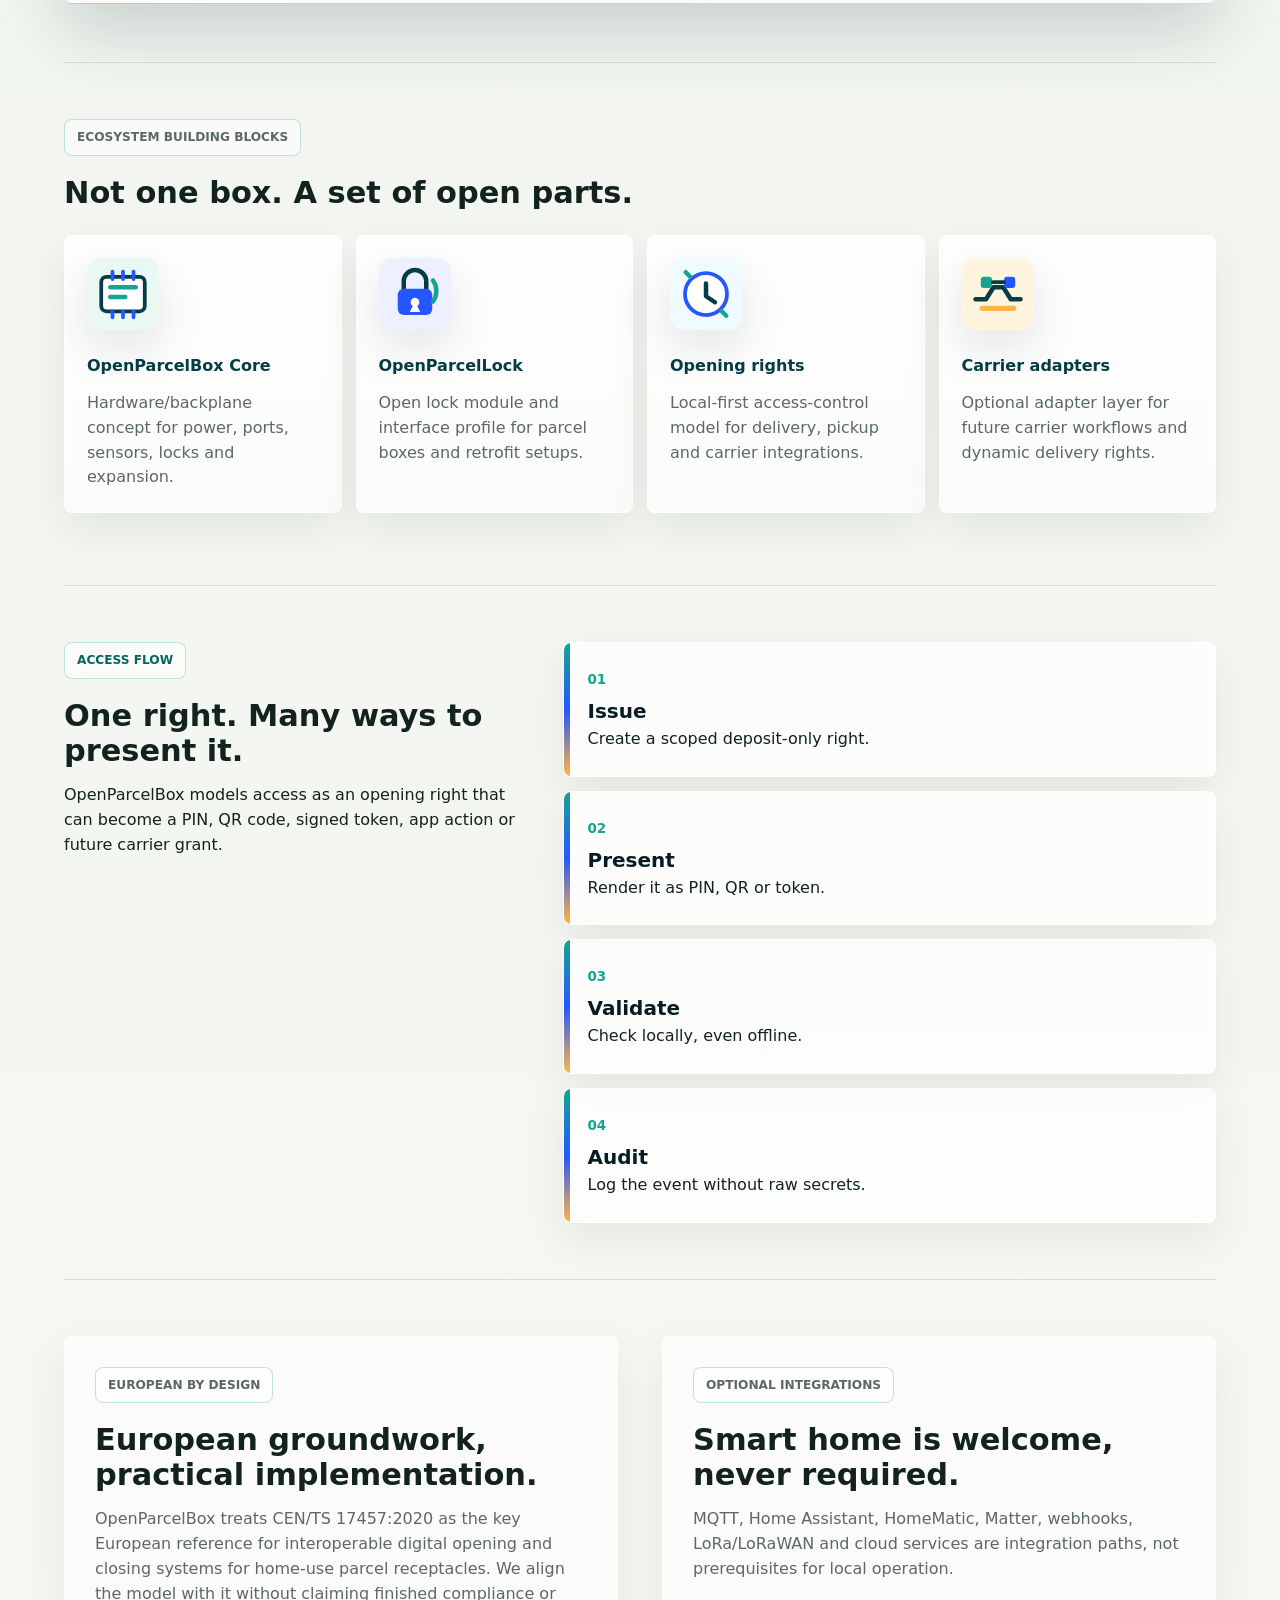
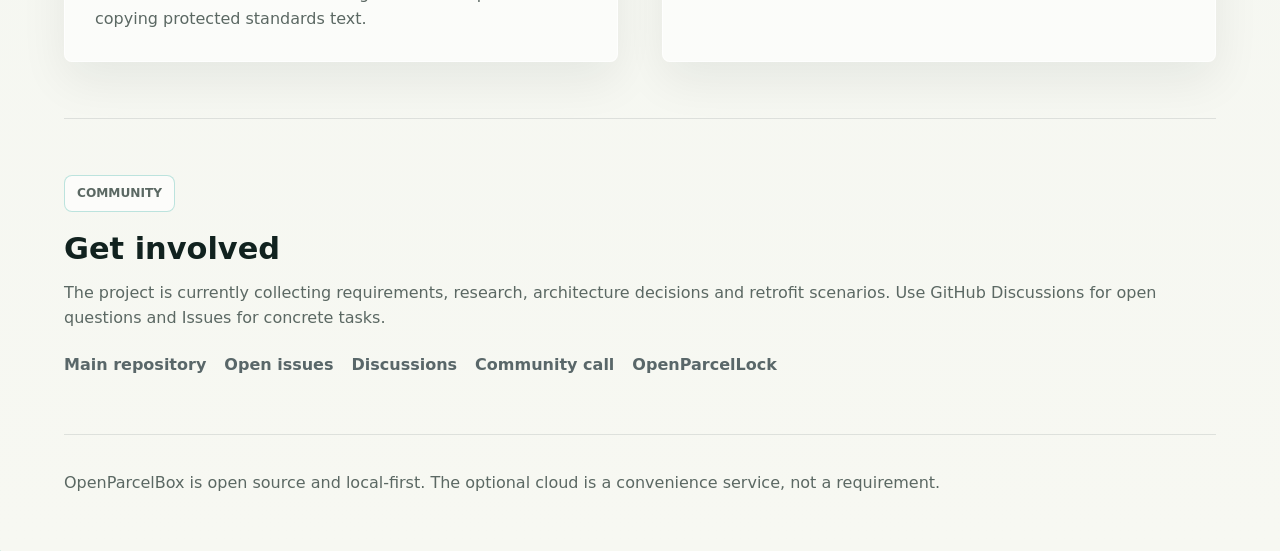
==== commit 9ce5255b: "Add manufacturer compliance note" ====
--- a/index.html
+++ b/index.html
@@ -239,6 +239,12 @@
               offerings after the licensing and review conditions have been met and written approval
               has been granted.
             </p>
+            <p>
+              Manufacturers must prove legal, technical and normative conformity for every target
+              country themselves. Official compatibility does not mean “it somehow works”; it means
+              openly documented, reviewable, repairable, interoperable and legally clean in the
+              distribution market.
+            </p>
           </div>
           <div class="pact-list" aria-label="Vendor compatibility principles">
             <div><strong>Open documentation</strong><span>Schematics, interfaces, pinouts, protocols, mounting data and firmware changes must be reviewable.</span></div>
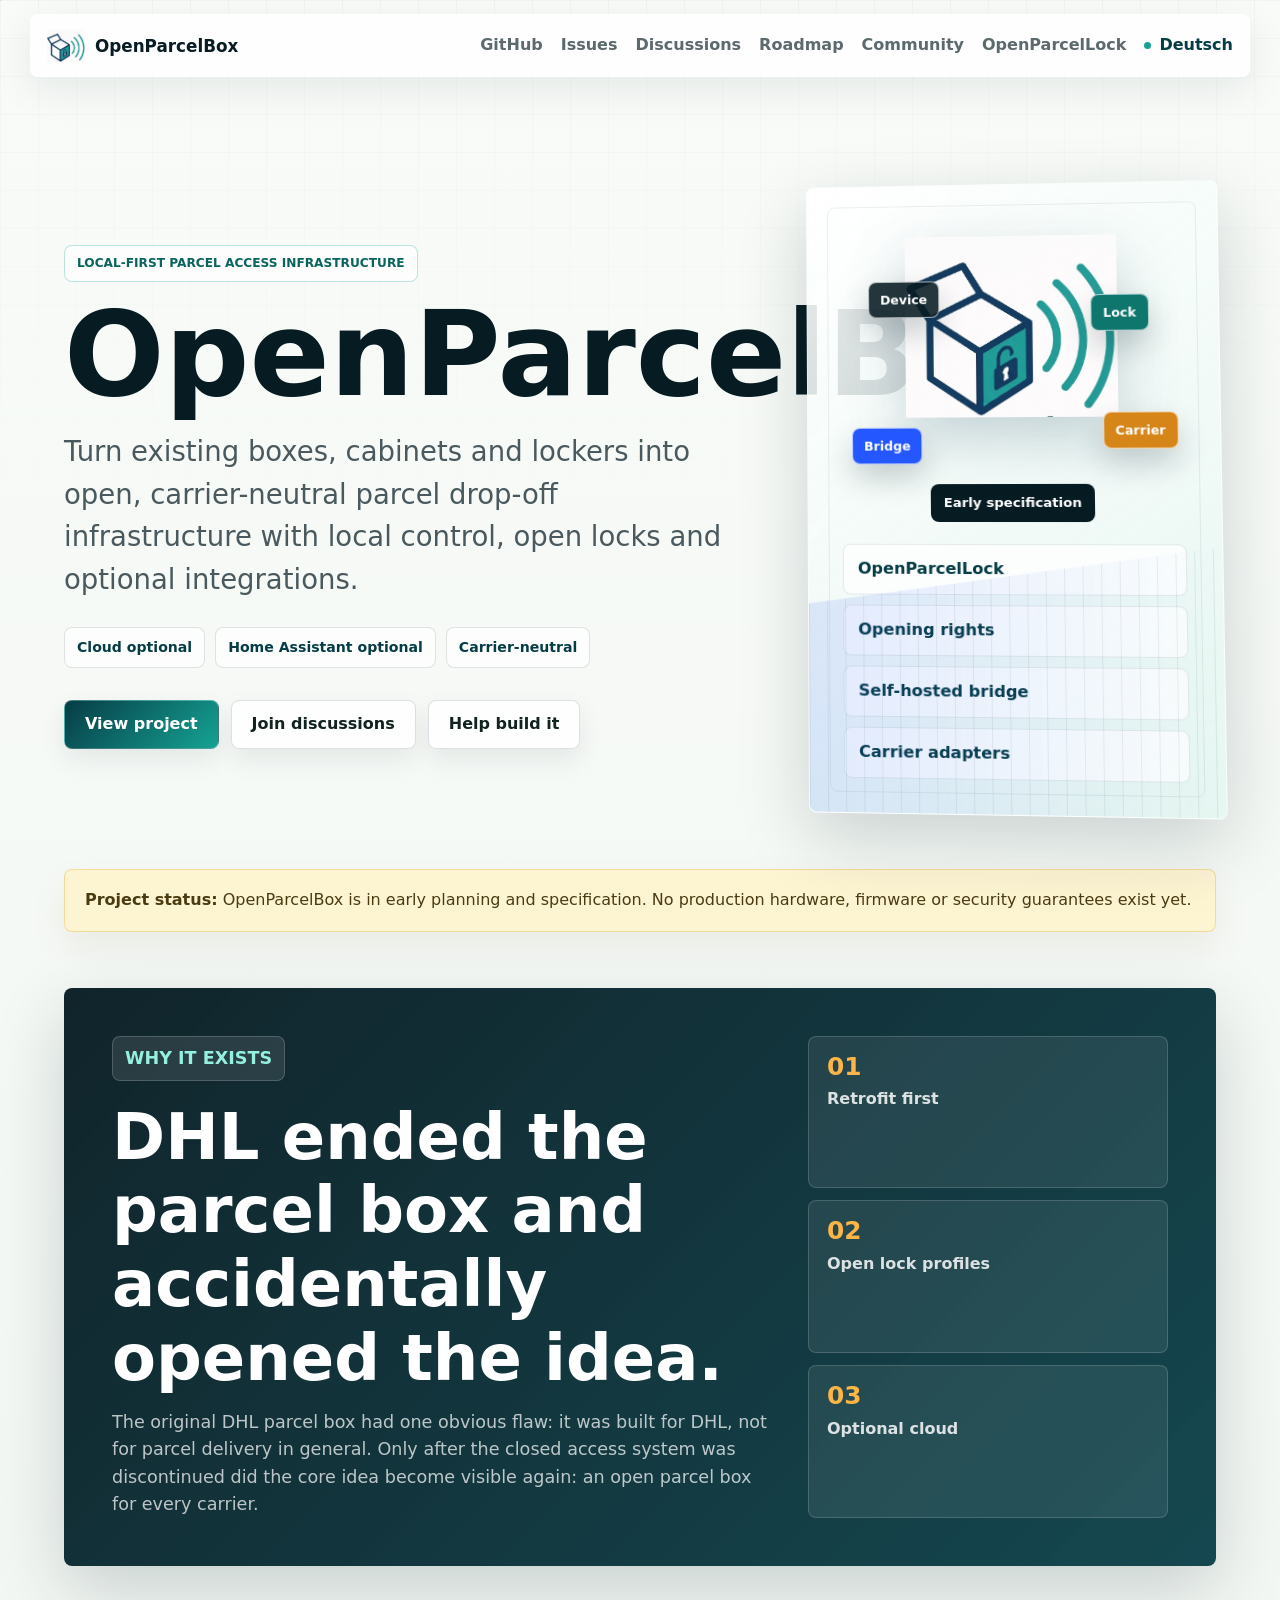
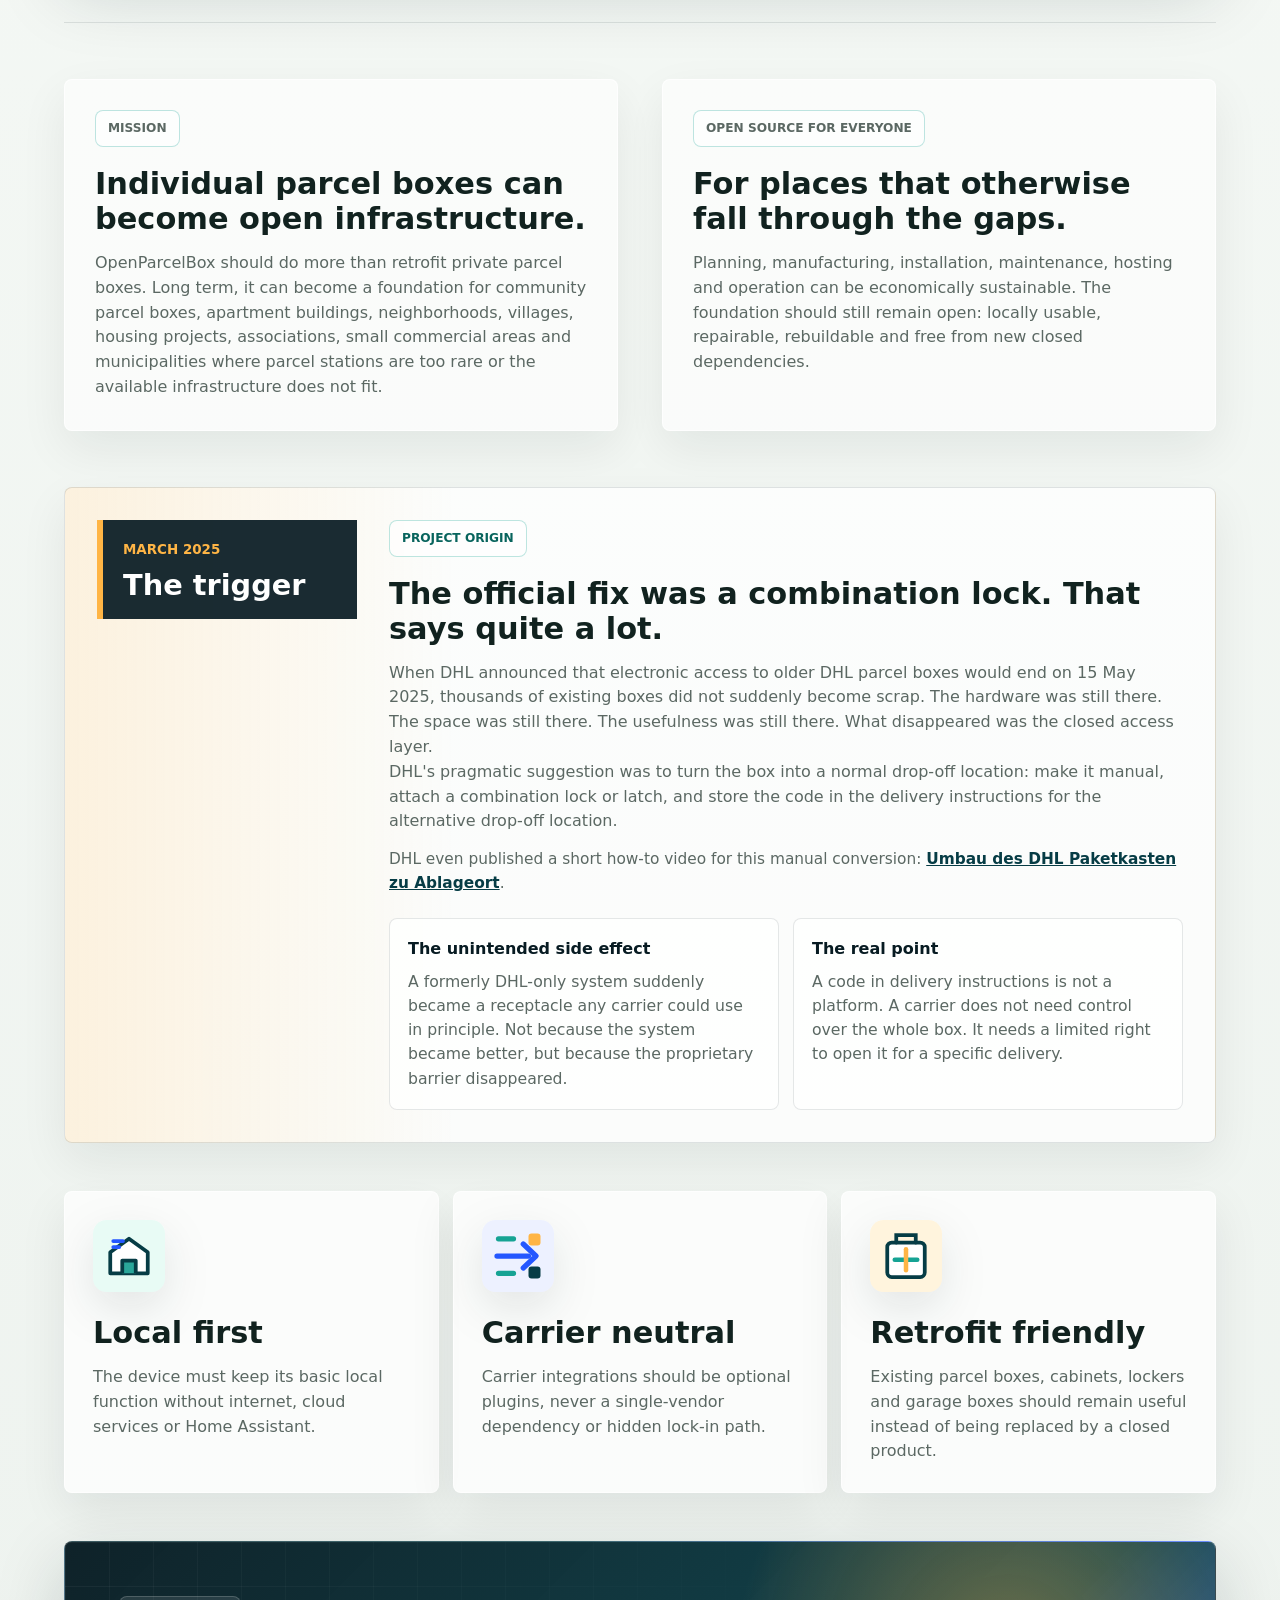
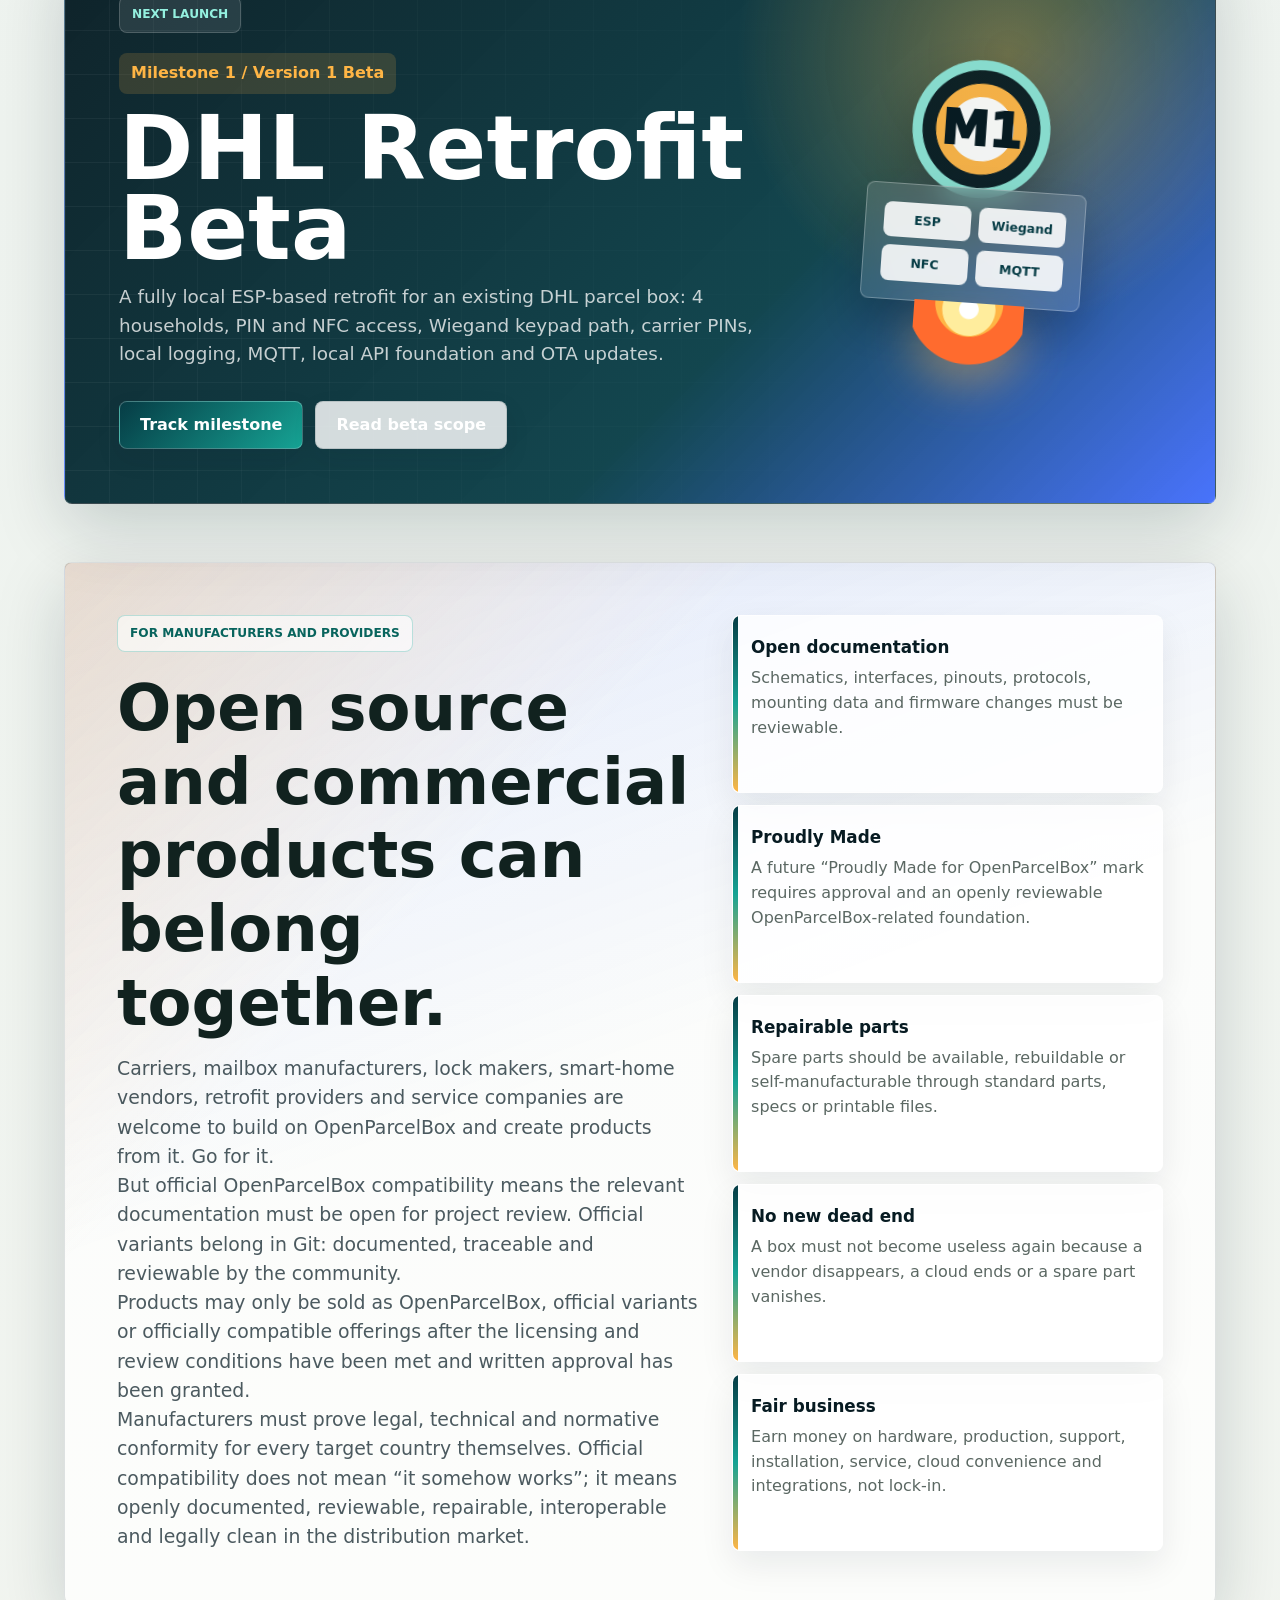
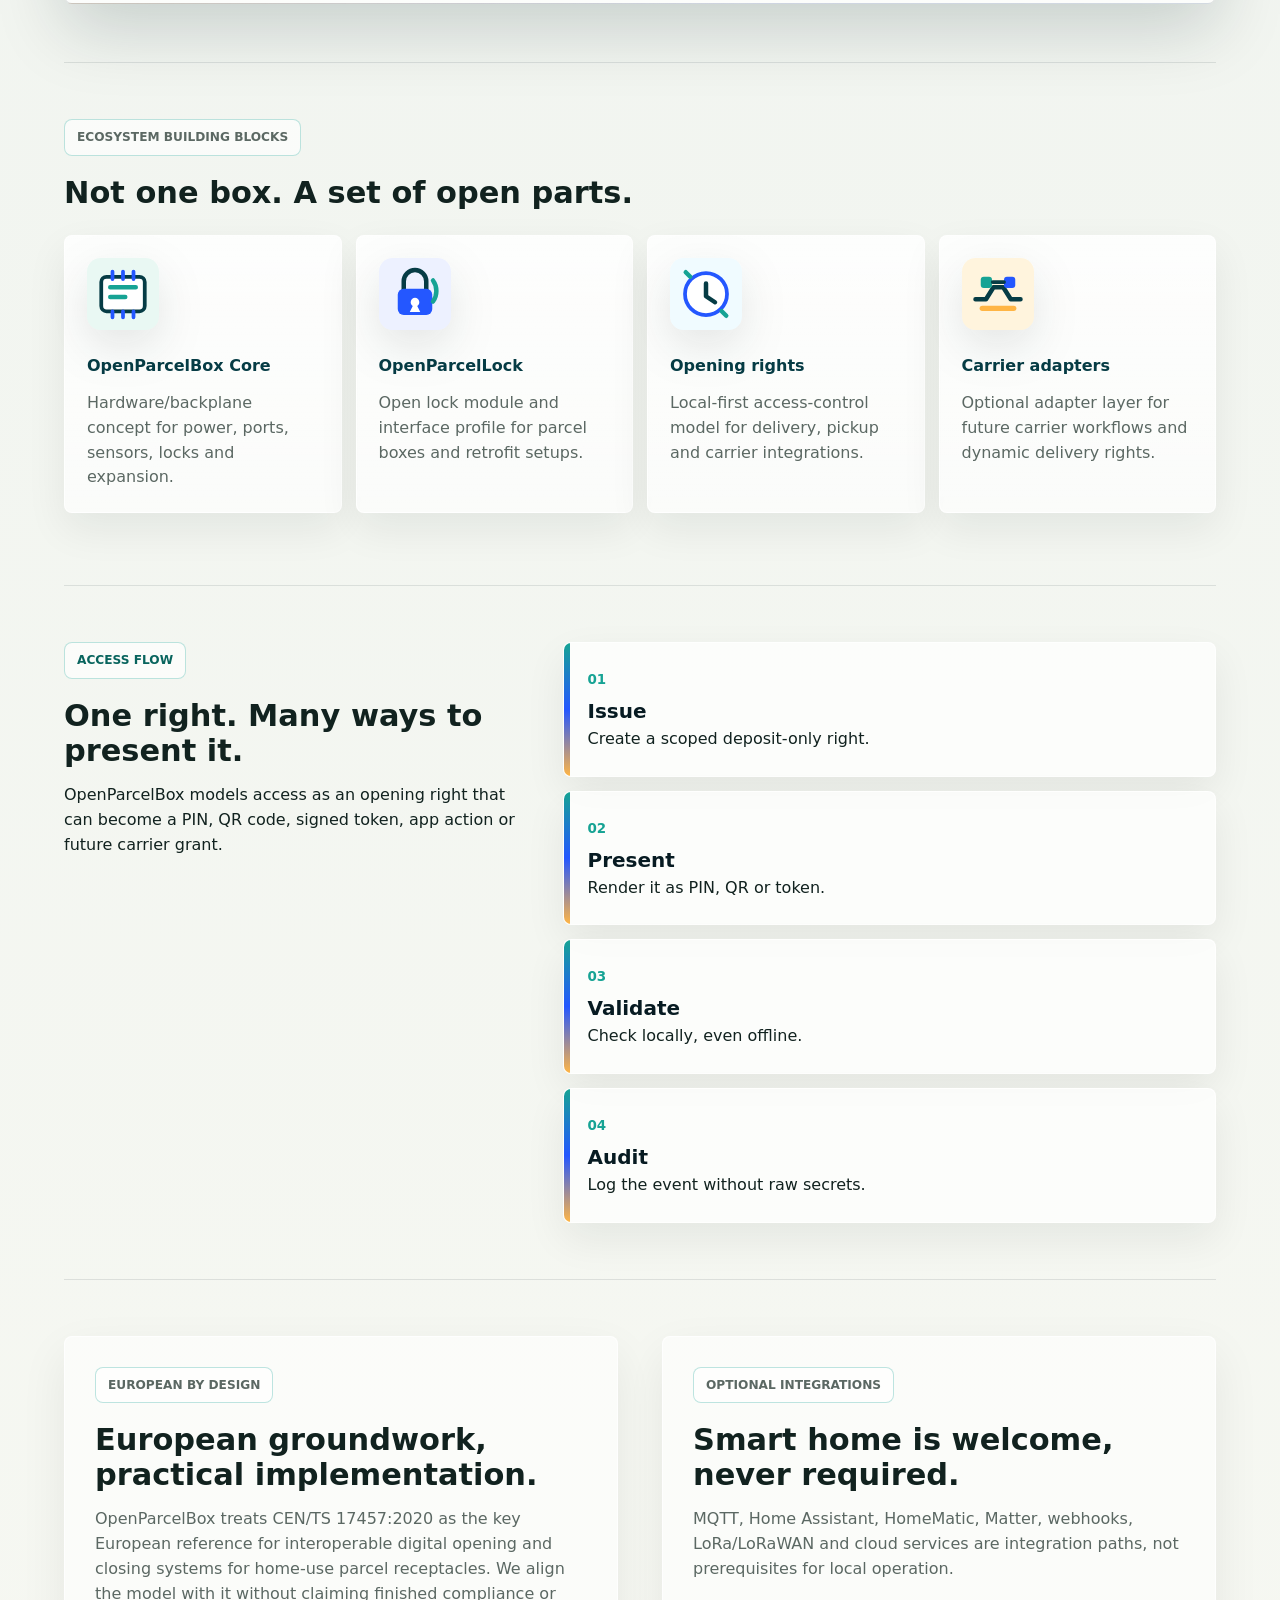
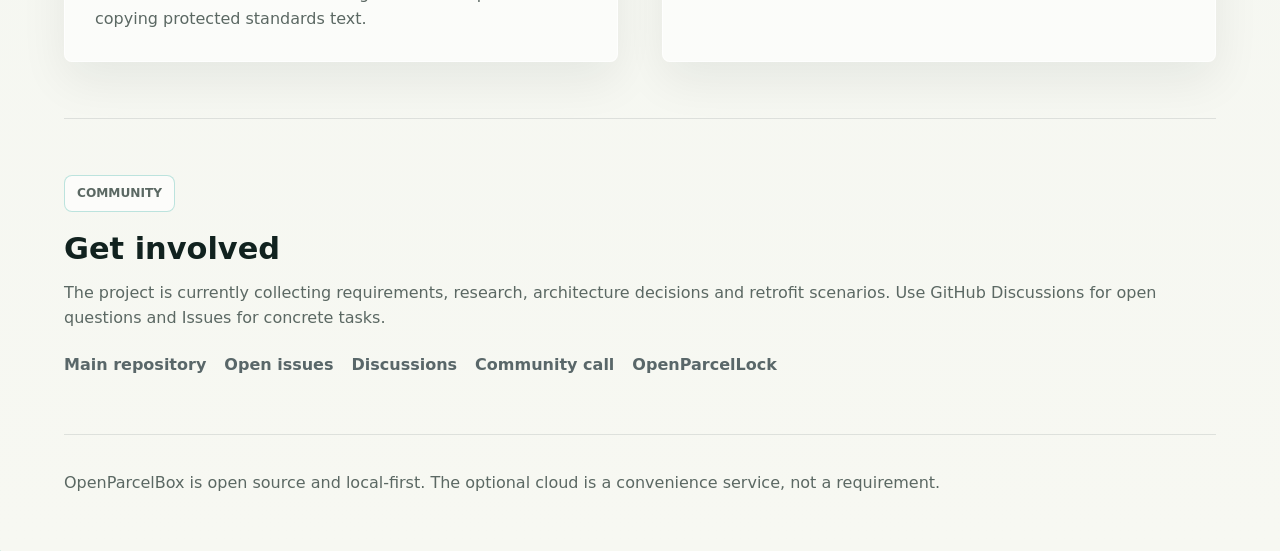
==== commit 0c656dc6: "Add roadmap pages" ====
--- a/index.html
+++ b/index.html
@@ -33,6 +33,7 @@
           <a href="https://github.com/OpenParcelBox/openparcelbox">GitHub</a>
           <a href="https://github.com/OpenParcelBox/openparcelbox/issues">Issues</a>
           <a href="https://github.com/OpenParcelBox/openparcelbox/discussions">Discussions</a>
+          <a href="/roadmap/">Roadmap</a>
           <a href="/community/">Community</a>
           <a href="https://github.com/OpenParcelBox/openparcellock">OpenParcelLock</a>
           <a class="language-link" href="/de/" lang="de">Deutsch</a>
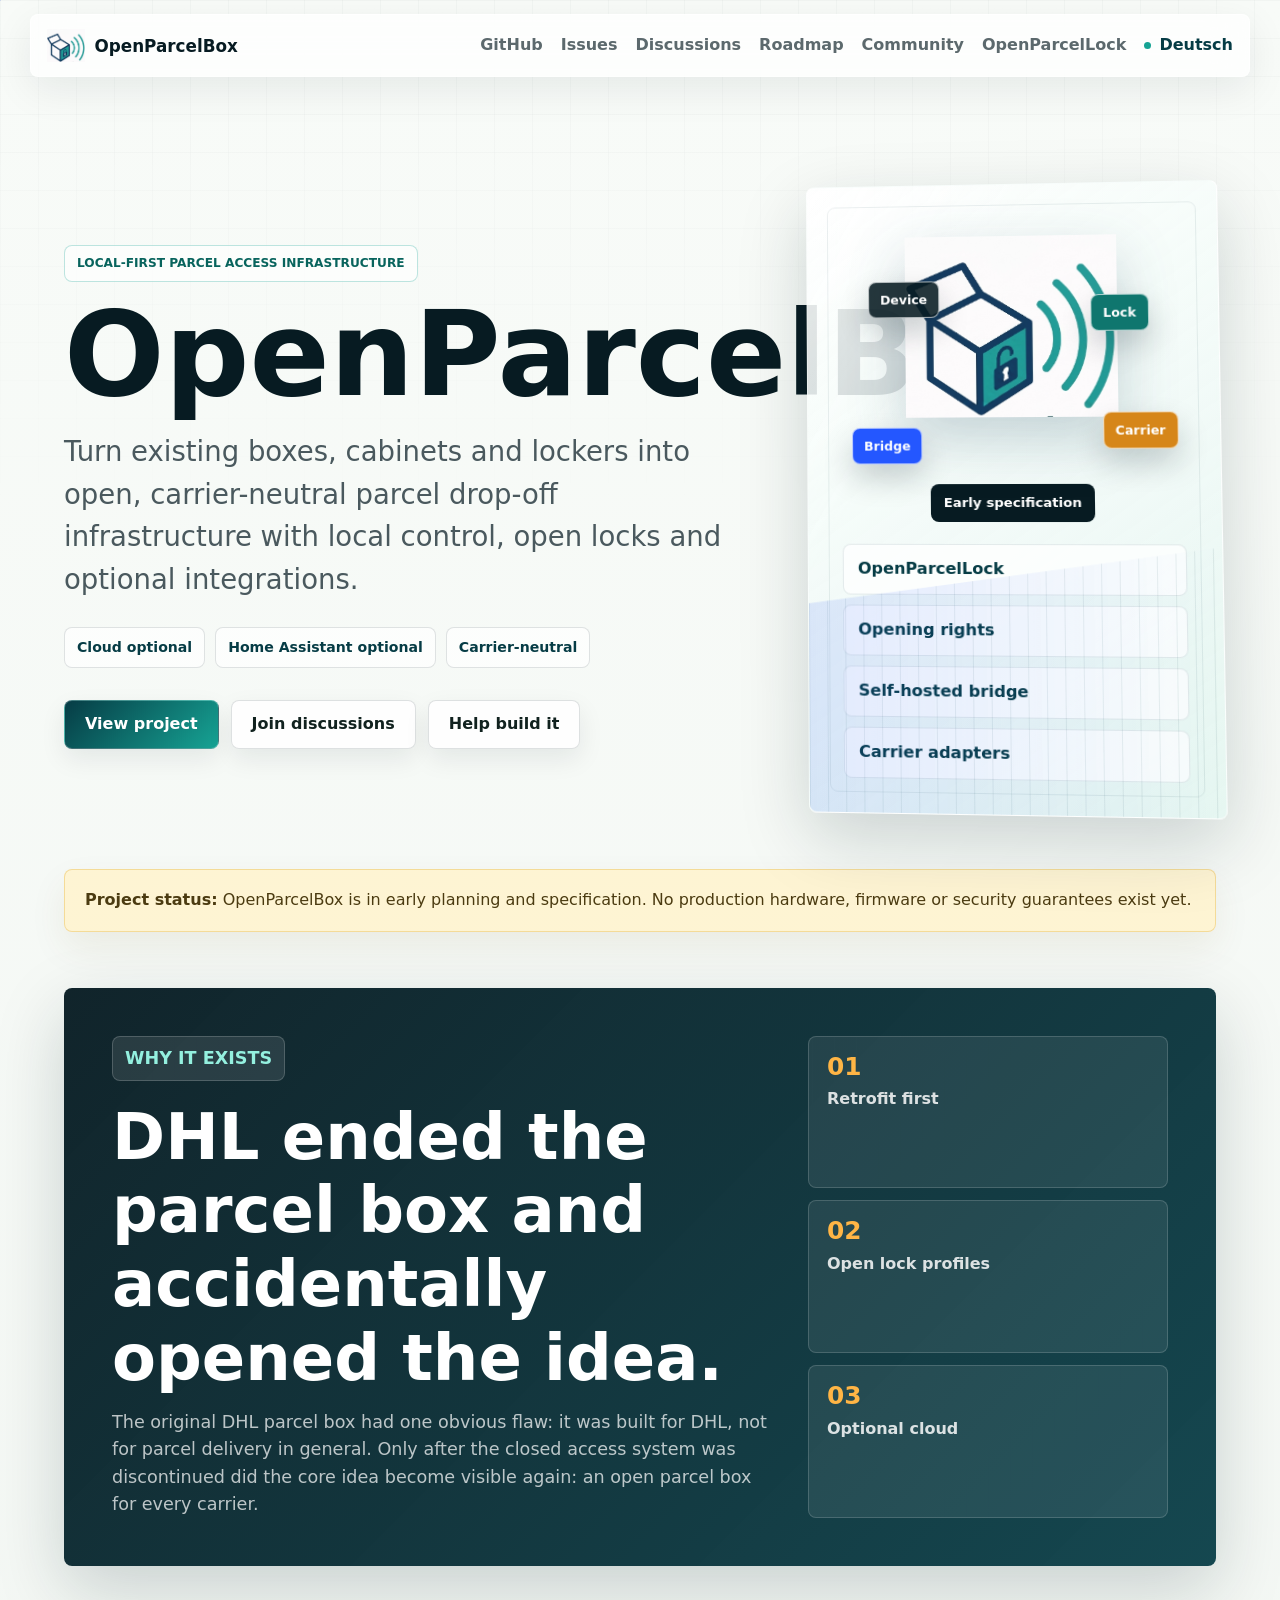
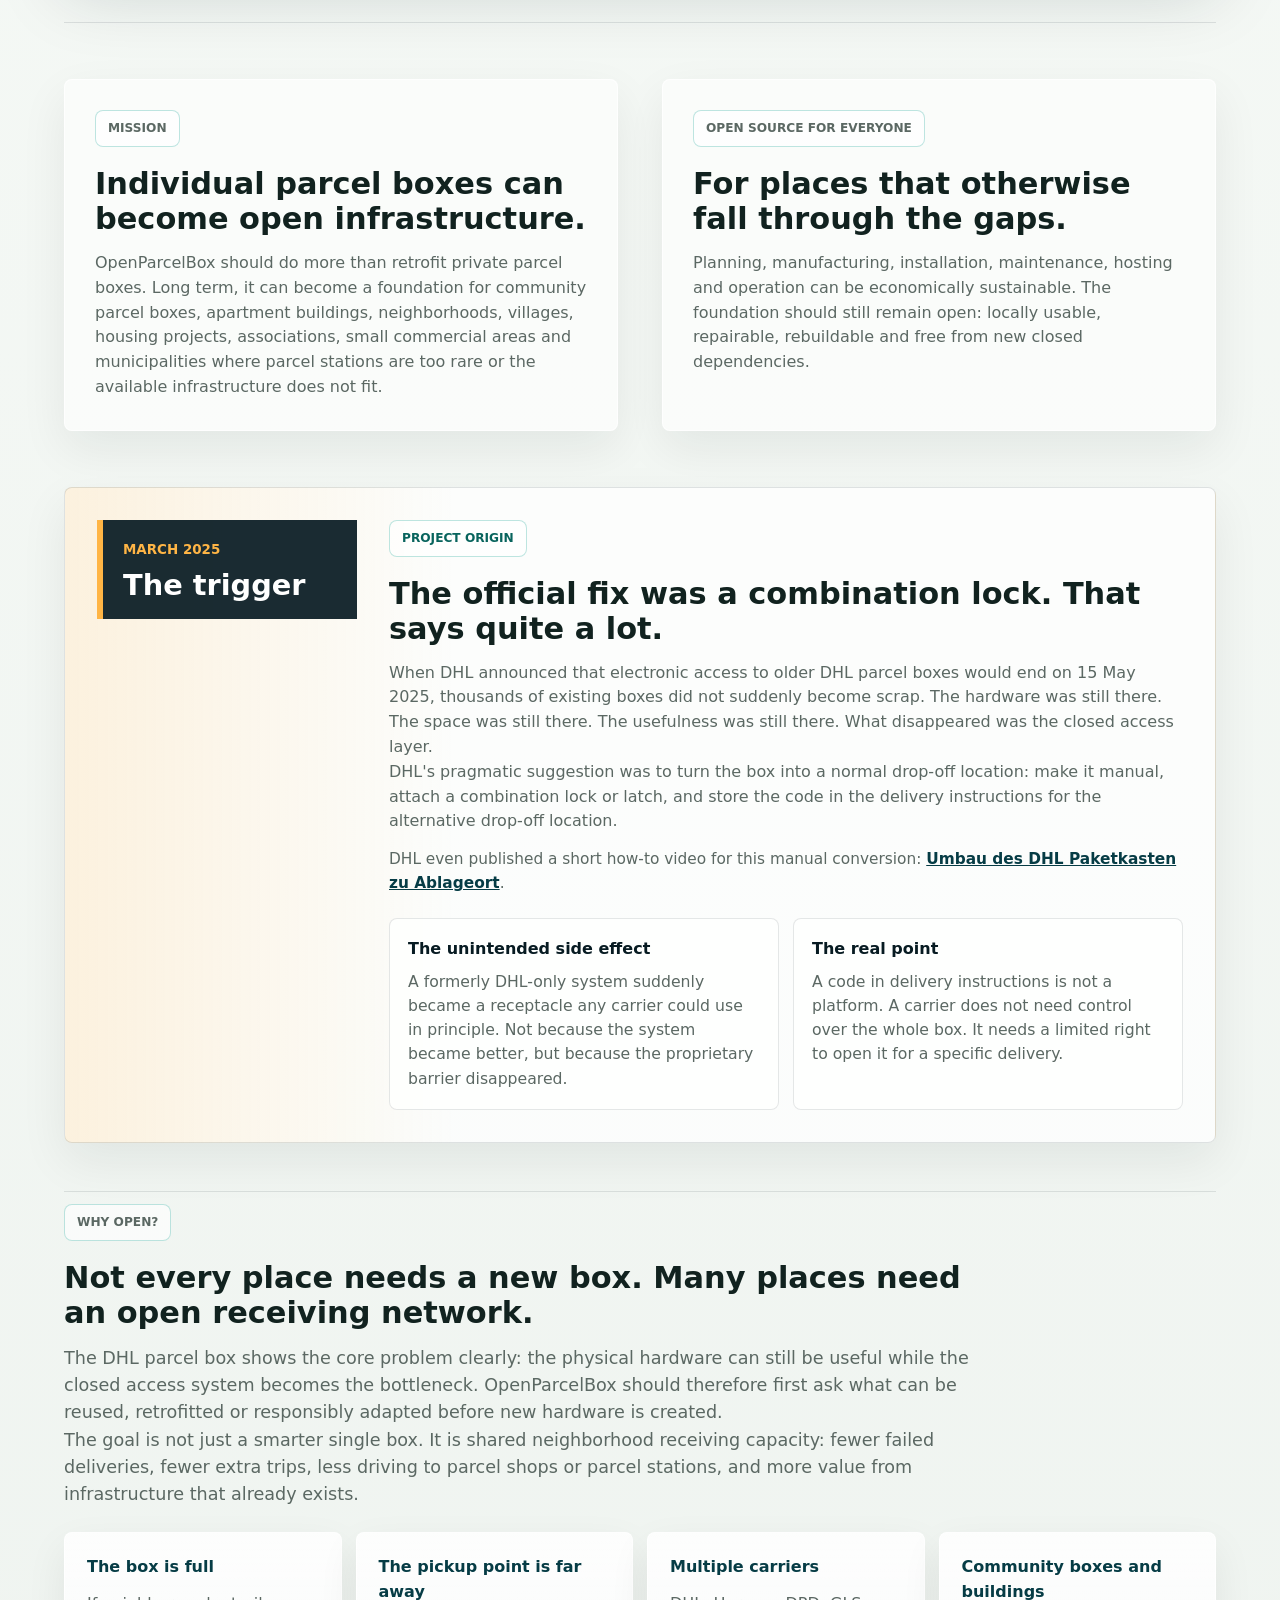
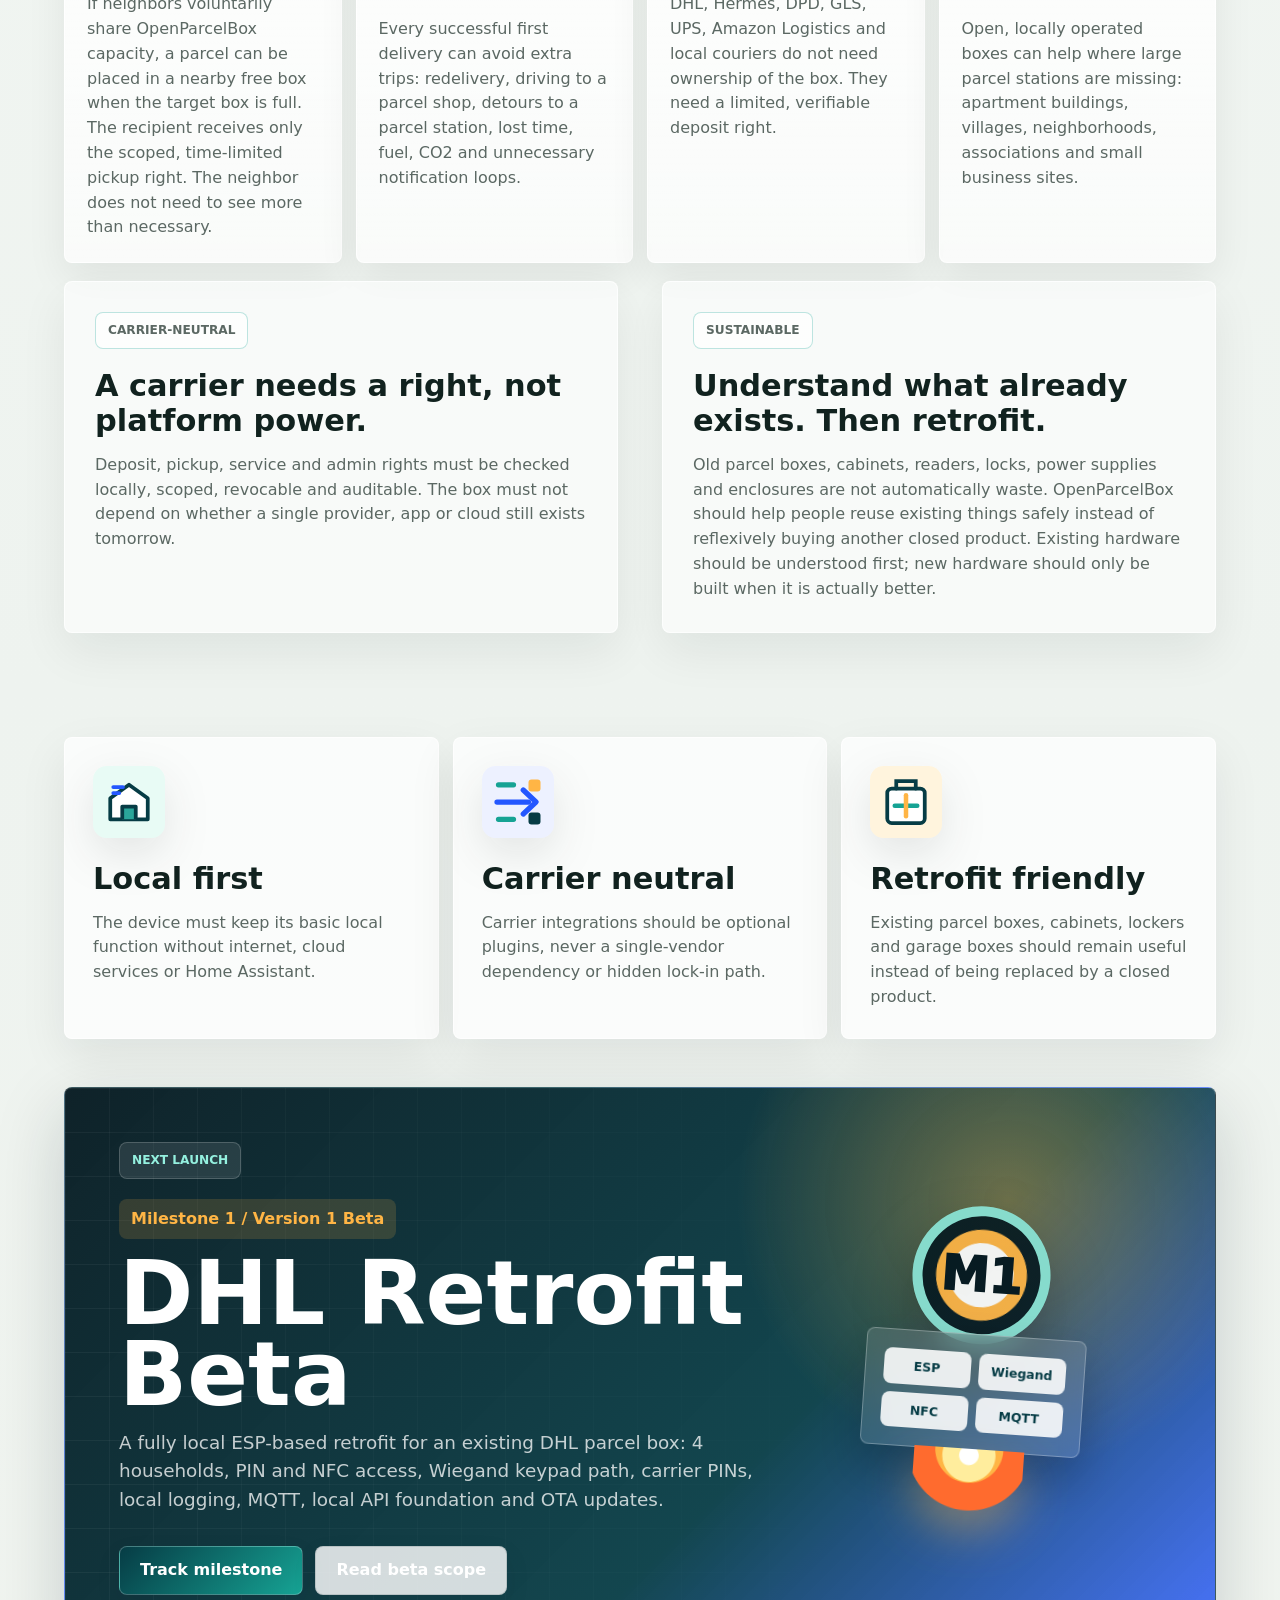
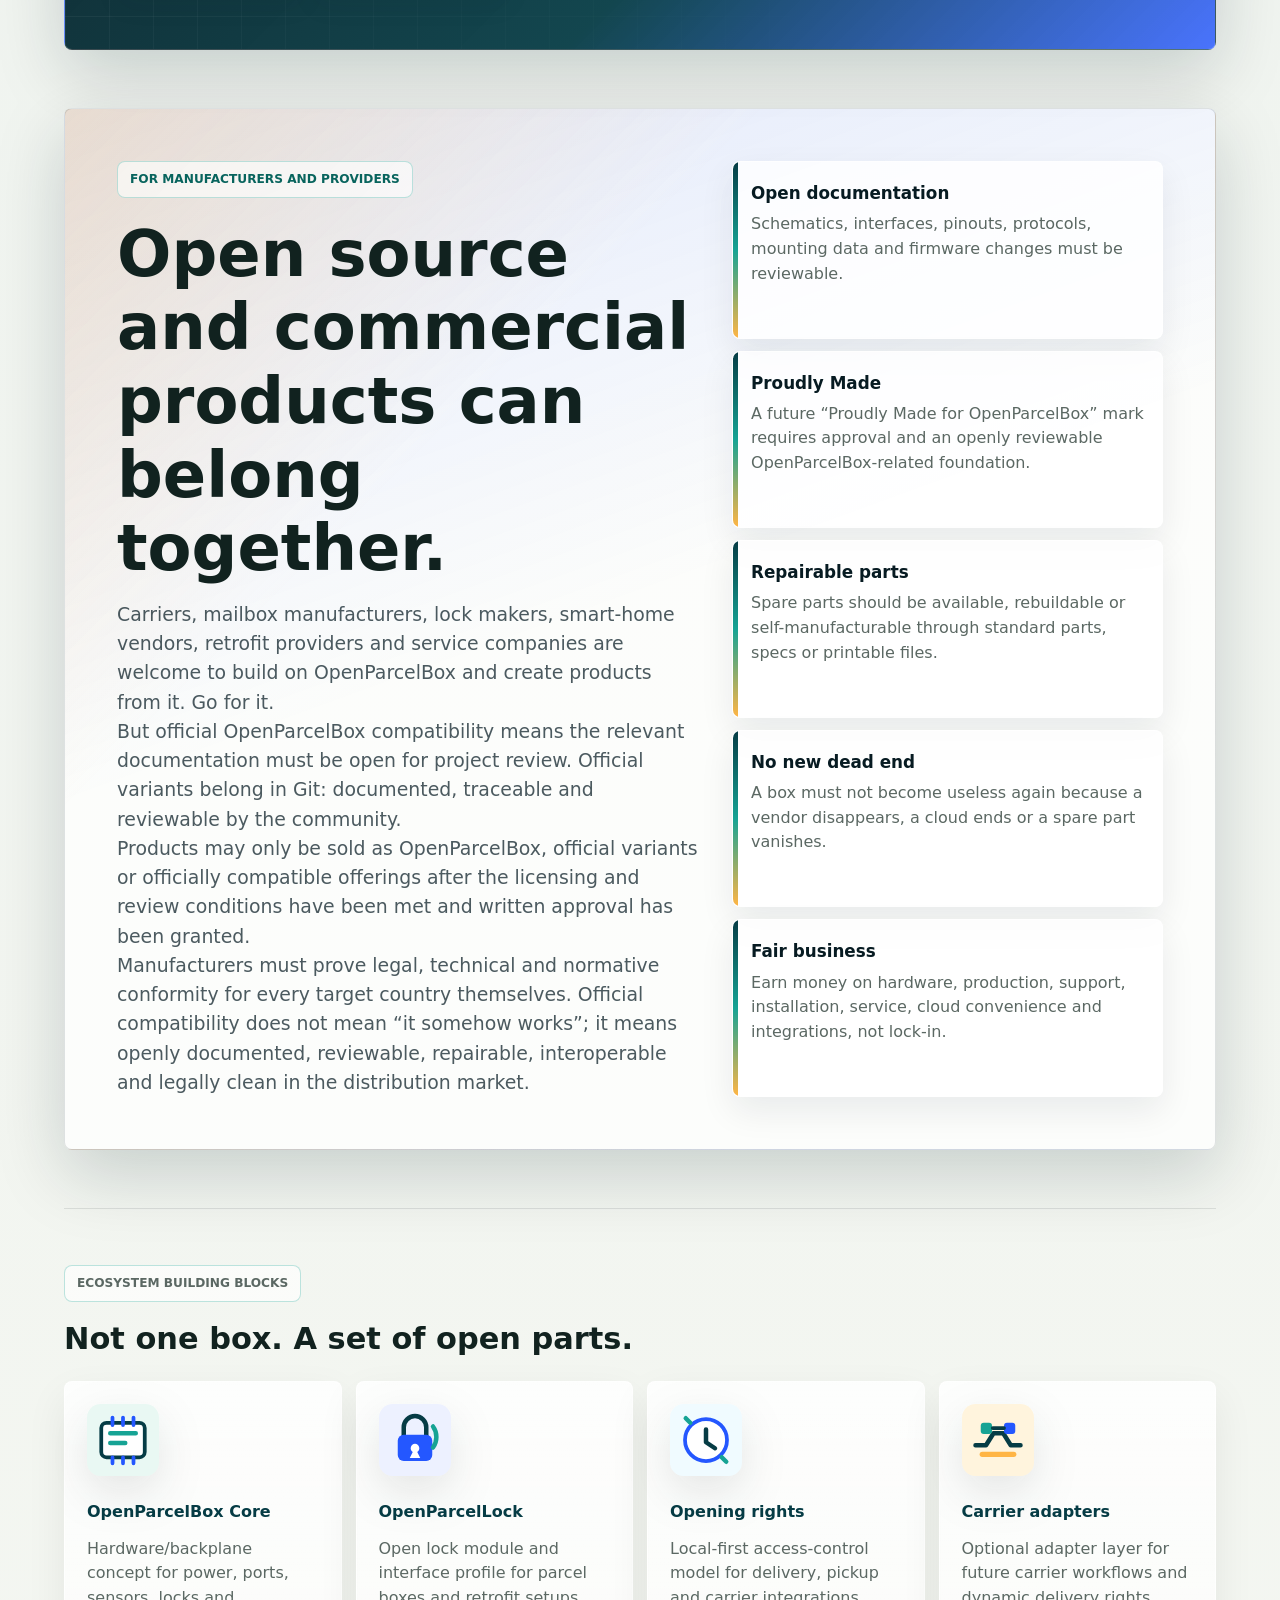
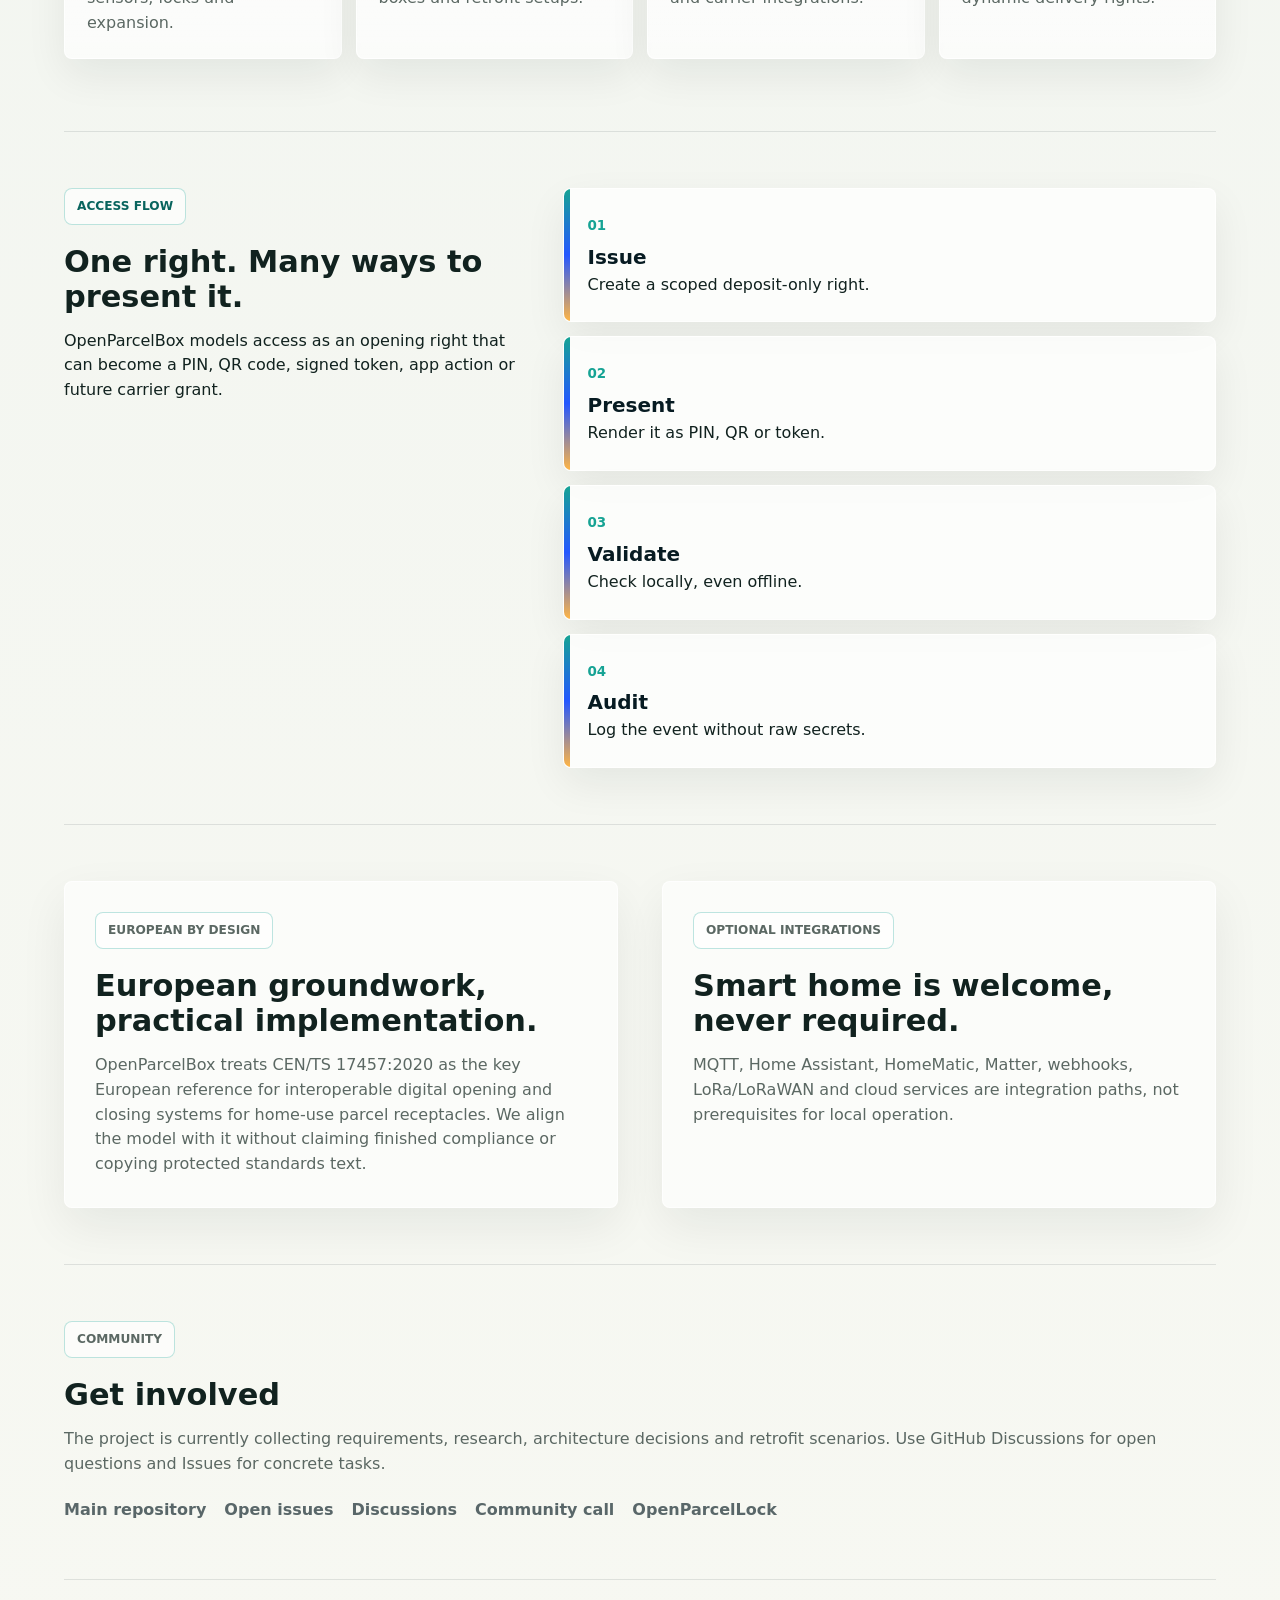
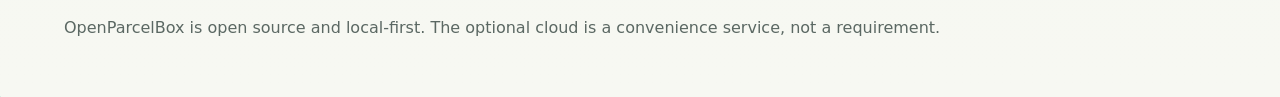
==== commit bfa6cfc0: "Add carrier-neutral impact examples" ====
--- a/index.html
+++ b/index.html
@@ -167,6 +167,77 @@
           </div>
         </section>
 
+        <section class="section carrier-neutral" aria-label="Why OpenParcelBox must be open and carrier-neutral">
+          <div class="section-heading">
+            <p class="eyebrow">Why open?</p>
+            <h2>Not every place needs a new box. Many places need an open receiving network.</h2>
+            <p>
+              The DHL parcel box shows the core problem clearly: the physical hardware can still be
+              useful while the closed access system becomes the bottleneck. OpenParcelBox should
+              therefore first ask what can be reused, retrofitted or responsibly adapted before new
+              hardware is created.
+            </p>
+            <p>
+              The goal is not just a smarter single box. It is shared neighborhood receiving
+              capacity: fewer failed deliveries, fewer extra trips, less driving to parcel shops or
+              parcel stations, and more value from infrastructure that already exists.
+            </p>
+          </div>
+          <div class="cards case-cards">
+            <article class="card">
+              <span>The box is full</span>
+              <p>
+                If neighbors voluntarily share OpenParcelBox capacity, a parcel can be placed in a
+                nearby free box when the target box is full. The recipient receives only the scoped,
+                time-limited pickup right. The neighbor does not need to see more than necessary.
+              </p>
+            </article>
+            <article class="card">
+              <span>The pickup point is far away</span>
+              <p>
+                Every successful first delivery can avoid extra trips: redelivery, driving to a
+                parcel shop, detours to a parcel station, lost time, fuel, CO2 and unnecessary
+                notification loops.
+              </p>
+            </article>
+            <article class="card">
+              <span>Multiple carriers</span>
+              <p>
+                DHL, Hermes, DPD, GLS, UPS, Amazon Logistics and local couriers do not need ownership
+                of the box. They need a limited, verifiable deposit right.
+              </p>
+            </article>
+            <article class="card">
+              <span>Community boxes and buildings</span>
+              <p>
+                Open, locally operated boxes can help where large parcel stations are missing:
+                apartment buildings, villages, neighborhoods, associations and small business sites.
+              </p>
+            </article>
+          </div>
+          <div class="split feature-split why-open">
+            <div>
+              <p class="eyebrow">Carrier-neutral</p>
+              <h2>A carrier needs a right, not platform power.</h2>
+              <p>
+                Deposit, pickup, service and admin rights must be checked locally, scoped,
+                revocable and auditable. The box must not depend on whether a single provider,
+                app or cloud still exists tomorrow.
+              </p>
+            </div>
+            <div>
+              <p class="eyebrow">Sustainable</p>
+              <h2>Understand what already exists. Then retrofit.</h2>
+              <p>
+                Old parcel boxes, cabinets, readers, locks, power supplies and enclosures are not
+                automatically waste. OpenParcelBox should help people reuse existing things safely
+                instead of reflexively buying another closed product. Existing hardware should be
+                understood first; new hardware should only be built when it is actually better.
+              </p>
+            </div>
+          </div>
+        </section>
+
         <section class="grid">
           <article>
             <img class="pictogram" src="/assets/pictogram-local.svg" alt="" width="72" height="72">
--- a/styles.css
+++ b/styles.css
@@ -754,6 +754,27 @@
   box-shadow: 0 22px 54px rgba(7, 27, 34, 0.11);
 }
 
+.section-heading {
+  max-width: 920px;
+}
+
+.section-heading p:not(.eyebrow) {
+  color: var(--muted);
+  font-size: 1.1rem;
+}
+
+.carrier-neutral {
+  padding-top: 12px;
+}
+
+.case-cards .card {
+  min-height: 240px;
+}
+
+.why-open {
+  margin-top: 18px;
+}
+
 .split {
   display: grid;
   grid-template-columns: 1fr 1fr;
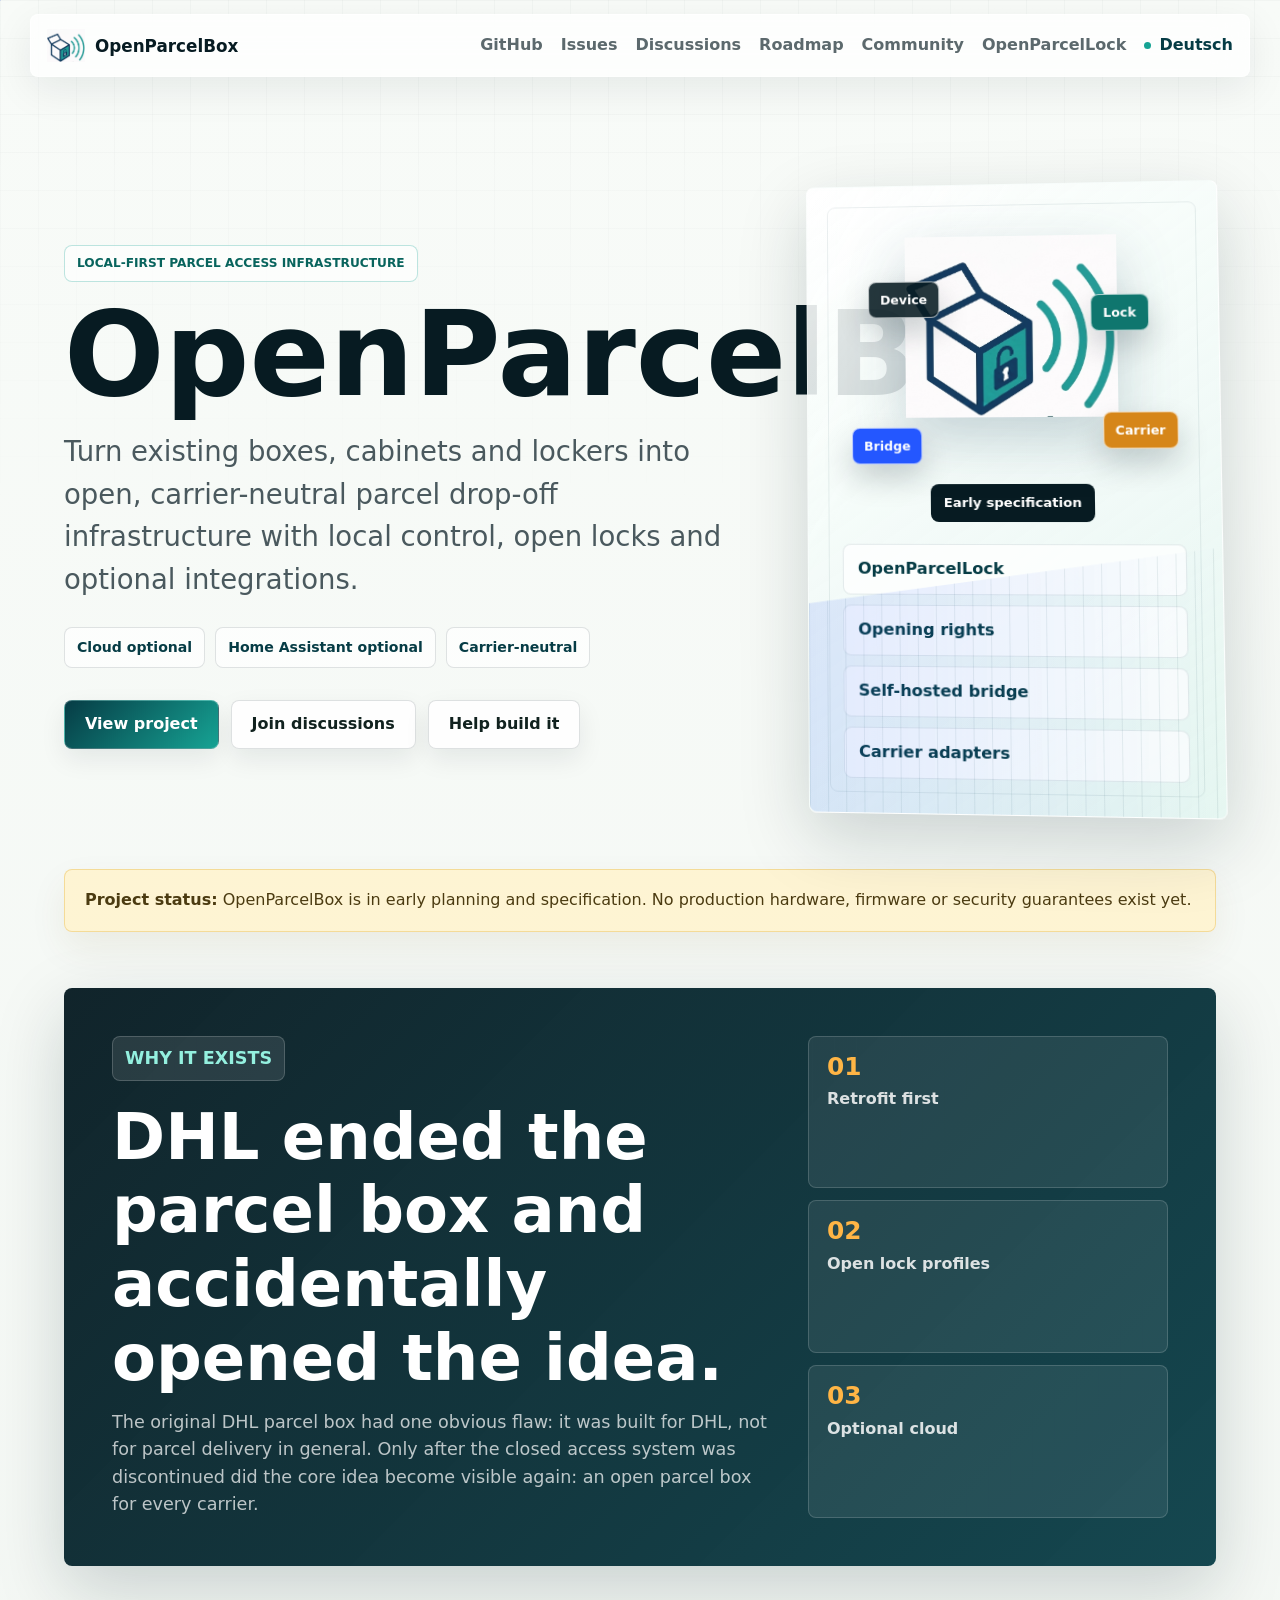
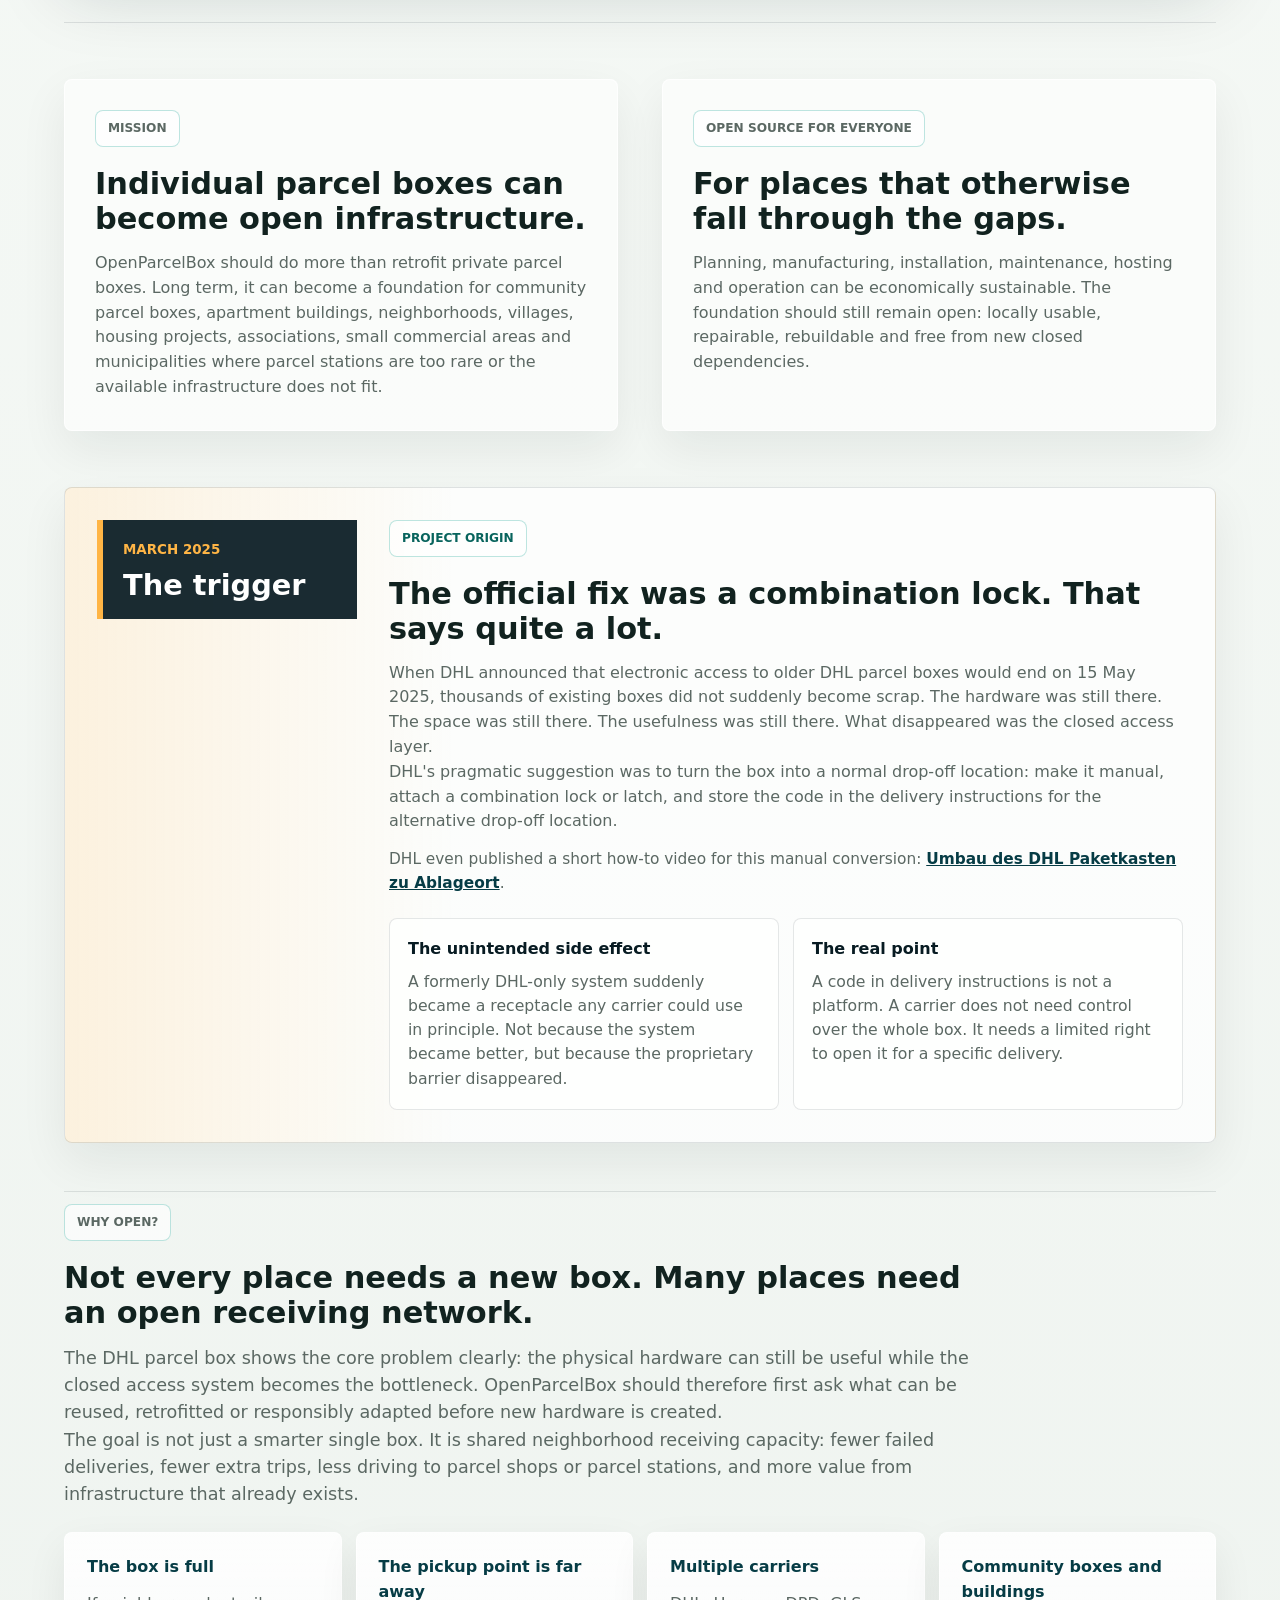
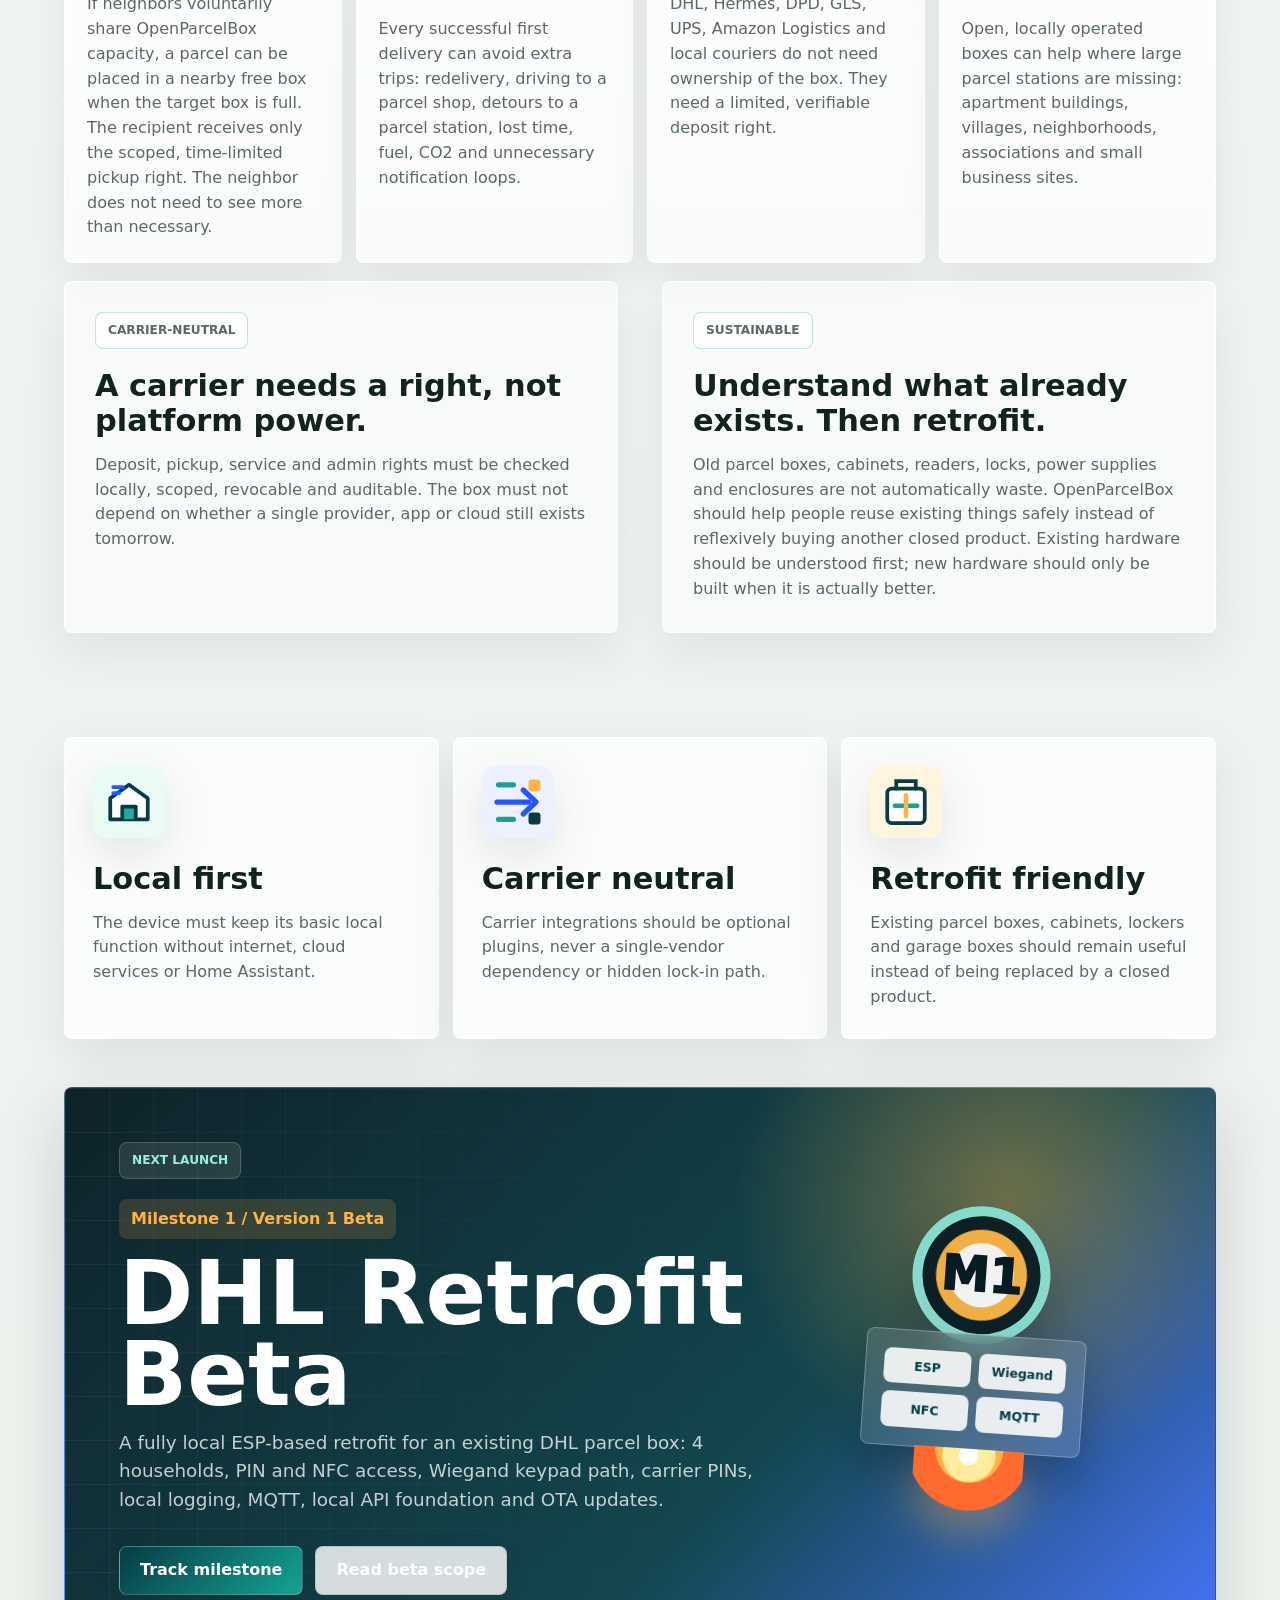
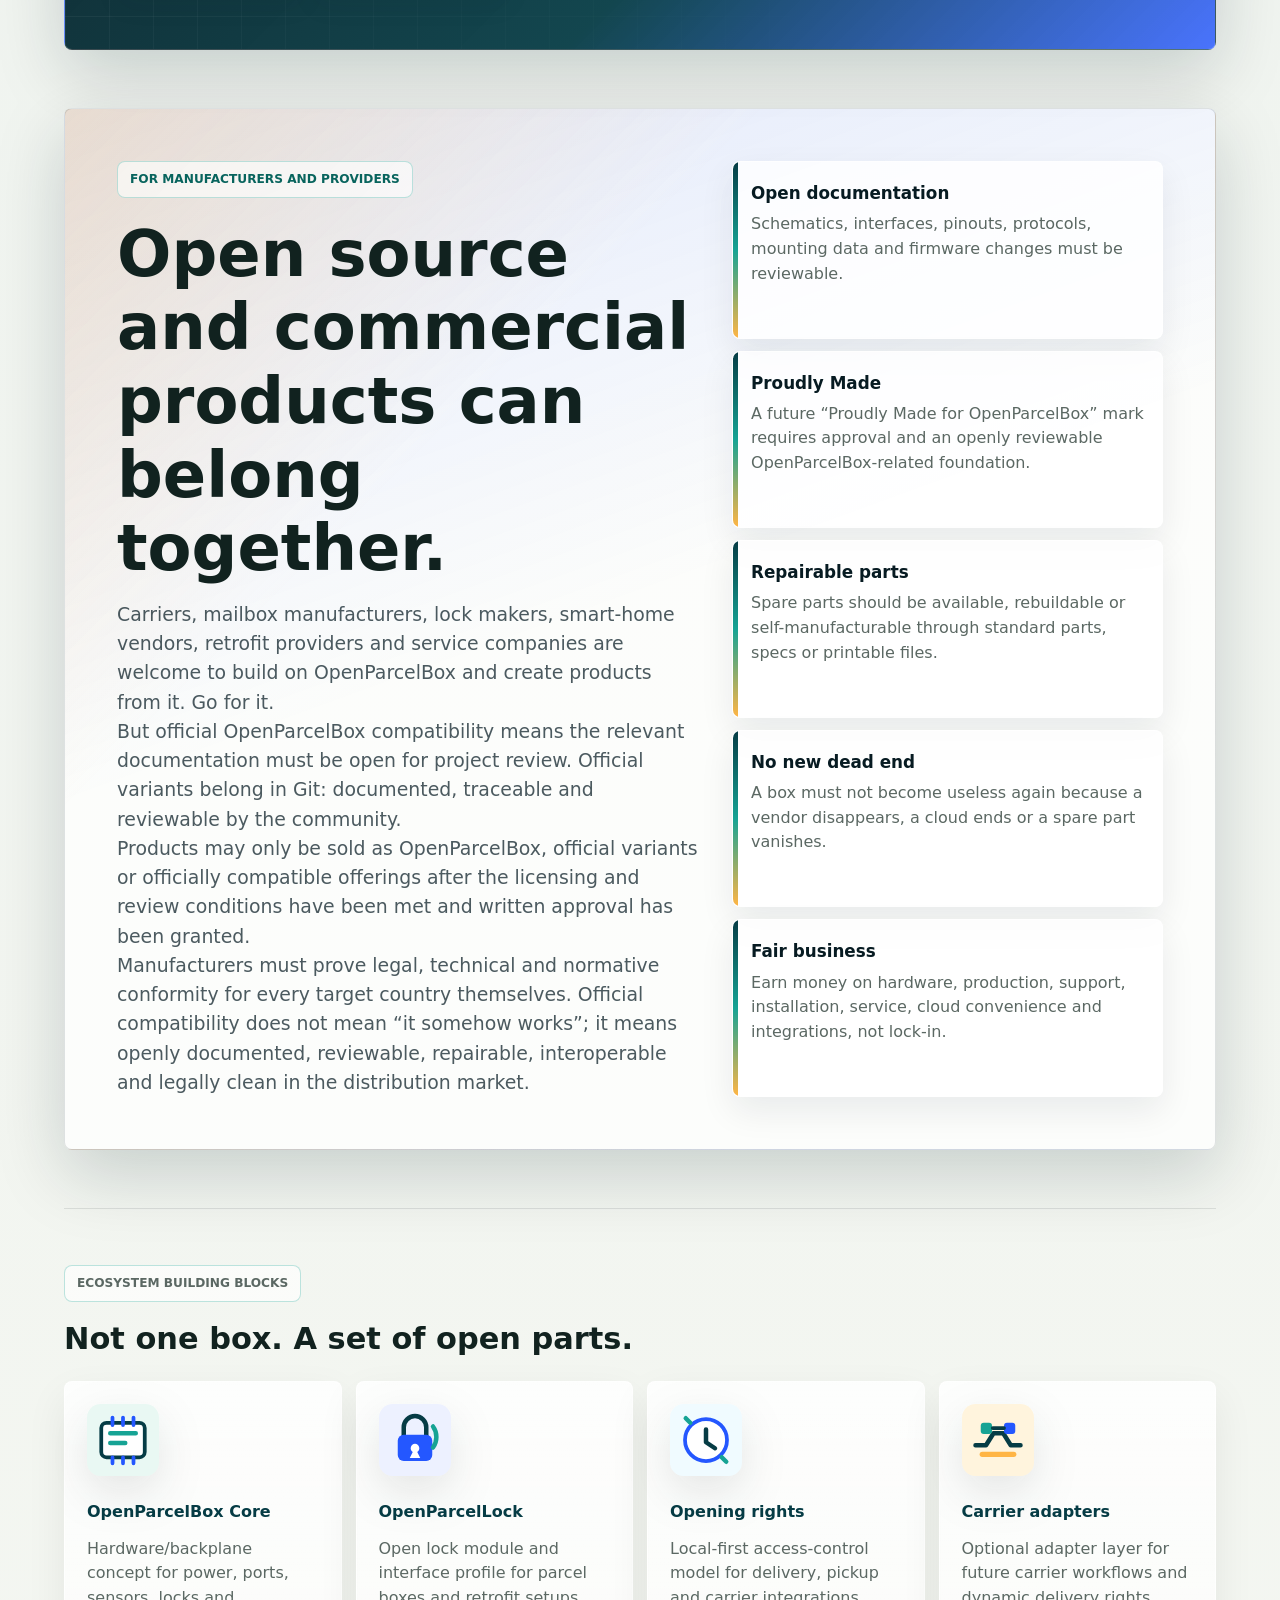
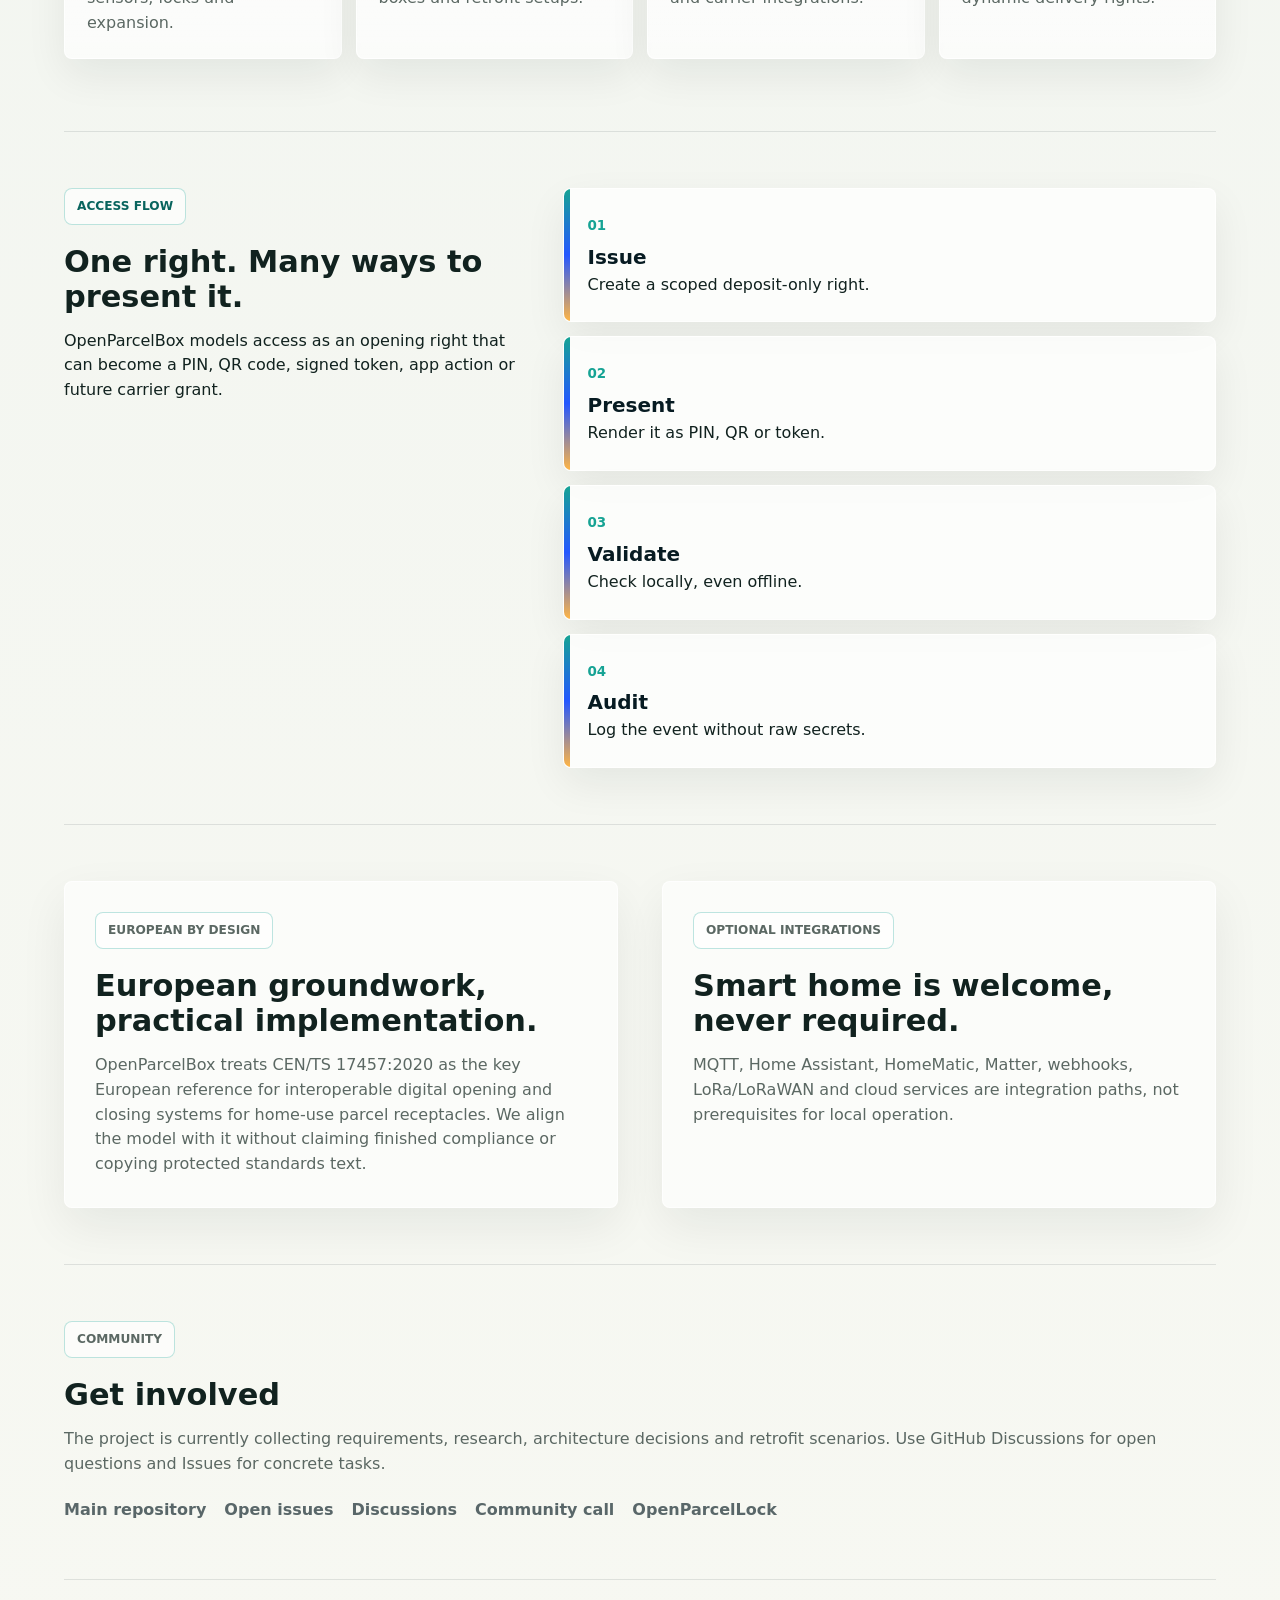
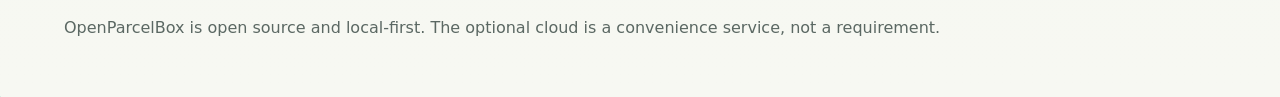
==== commit af10f461: "Update links after website repo rename" ====
--- a/index.html
+++ b/index.html
@@ -30,9 +30,9 @@
           <span>OpenParcelBox</span>
         </a>
         <nav aria-label="Main navigation">
-          <a href="https://github.com/OpenParcelBox/openparcelbox">GitHub</a>
-          <a href="https://github.com/OpenParcelBox/openparcelbox/issues">Issues</a>
-          <a href="https://github.com/OpenParcelBox/openparcelbox/discussions">Discussions</a>
+          <a href="https://github.com/OpenParcelBox/specs">GitHub</a>
+          <a href="https://github.com/OpenParcelBox/specs/issues">Issues</a>
+          <a href="https://github.com/OpenParcelBox/specs/discussions">Discussions</a>
           <a href="/roadmap/">Roadmap</a>
           <a href="/community/">Community</a>
           <a href="https://github.com/OpenParcelBox/openparcellock">OpenParcelLock</a>
@@ -55,8 +55,8 @@
               <span>Carrier-neutral</span>
             </div>
             <div class="actions">
-              <a class="button primary" href="https://github.com/OpenParcelBox/openparcelbox">View project</a>
-              <a class="button" href="https://github.com/OpenParcelBox/openparcelbox/discussions">Join discussions</a>
+              <a class="button primary" href="https://github.com/OpenParcelBox/specs">View project</a>
+              <a class="button" href="https://github.com/OpenParcelBox/specs/discussions">Join discussions</a>
               <a class="button" href="/community/">Help build it</a>
             </div>
           </div>
@@ -276,8 +276,8 @@
               local API foundation and OTA updates.
             </p>
             <div class="actions">
-              <a class="button primary" href="https://github.com/OpenParcelBox/openparcelbox/milestone/9">Track milestone</a>
-              <a class="button" href="https://github.com/OpenParcelBox/openparcelbox/blob/main/docs/roadmap/m1-dhl-retrofit-beta.md">Read beta scope</a>
+              <a class="button primary" href="https://github.com/OpenParcelBox/specs/milestone/9">Track milestone</a>
+              <a class="button" href="https://github.com/OpenParcelBox/specs/blob/main/docs/roadmap/m1-dhl-retrofit-beta.md">Read beta scope</a>
             </div>
           </div>
           <div class="booster-stack" aria-hidden="true">
@@ -331,7 +331,7 @@
         <p class="eyebrow">Ecosystem building blocks</p>
         <h2>Not one box. A set of open parts.</h2>
         <div class="cards">
-          <a class="card" href="https://github.com/OpenParcelBox/openparcelbox">
+          <a class="card" href="https://github.com/OpenParcelBox/specs">
             <img class="pictogram" src="/assets/pictogram-core.svg" alt="" width="72" height="72">
             <span>OpenParcelBox Core</span>
             <p>Hardware/backplane concept for power, ports, sensors, locks and expansion.</p>
@@ -341,12 +341,12 @@
             <span>OpenParcelLock</span>
             <p>Open lock module and interface profile for parcel boxes and retrofit setups.</p>
           </a>
-          <a class="card" href="https://github.com/OpenParcelBox/openparcelbox/issues/2">
+          <a class="card" href="https://github.com/OpenParcelBox/specs/issues/2">
             <img class="pictogram" src="/assets/pictogram-rights.svg" alt="" width="72" height="72">
             <span>Opening rights</span>
             <p>Local-first access-control model for delivery, pickup and carrier integrations.</p>
           </a>
-          <a class="card" href="https://github.com/OpenParcelBox/openparcelbox/issues/8">
+          <a class="card" href="https://github.com/OpenParcelBox/specs/issues/8">
             <img class="pictogram" src="/assets/pictogram-adapter.svg" alt="" width="72" height="72">
             <span>Carrier adapters</span>
             <p>Optional adapter layer for future carrier workflows and dynamic delivery rights.</p>
@@ -401,9 +401,9 @@
           concrete tasks.
         </p>
         <div class="link-list">
-          <a href="https://github.com/OpenParcelBox/openparcelbox">Main repository</a>
-          <a href="https://github.com/OpenParcelBox/openparcelbox/issues">Open issues</a>
-          <a href="https://github.com/OpenParcelBox/openparcelbox/discussions">Discussions</a>
+          <a href="https://github.com/OpenParcelBox/specs">Main repository</a>
+          <a href="https://github.com/OpenParcelBox/specs/issues">Open issues</a>
+          <a href="https://github.com/OpenParcelBox/specs/discussions">Discussions</a>
           <a href="/community/">Community call</a>
           <a href="https://github.com/OpenParcelBox/openparcellock">OpenParcelLock</a>
         </div>
